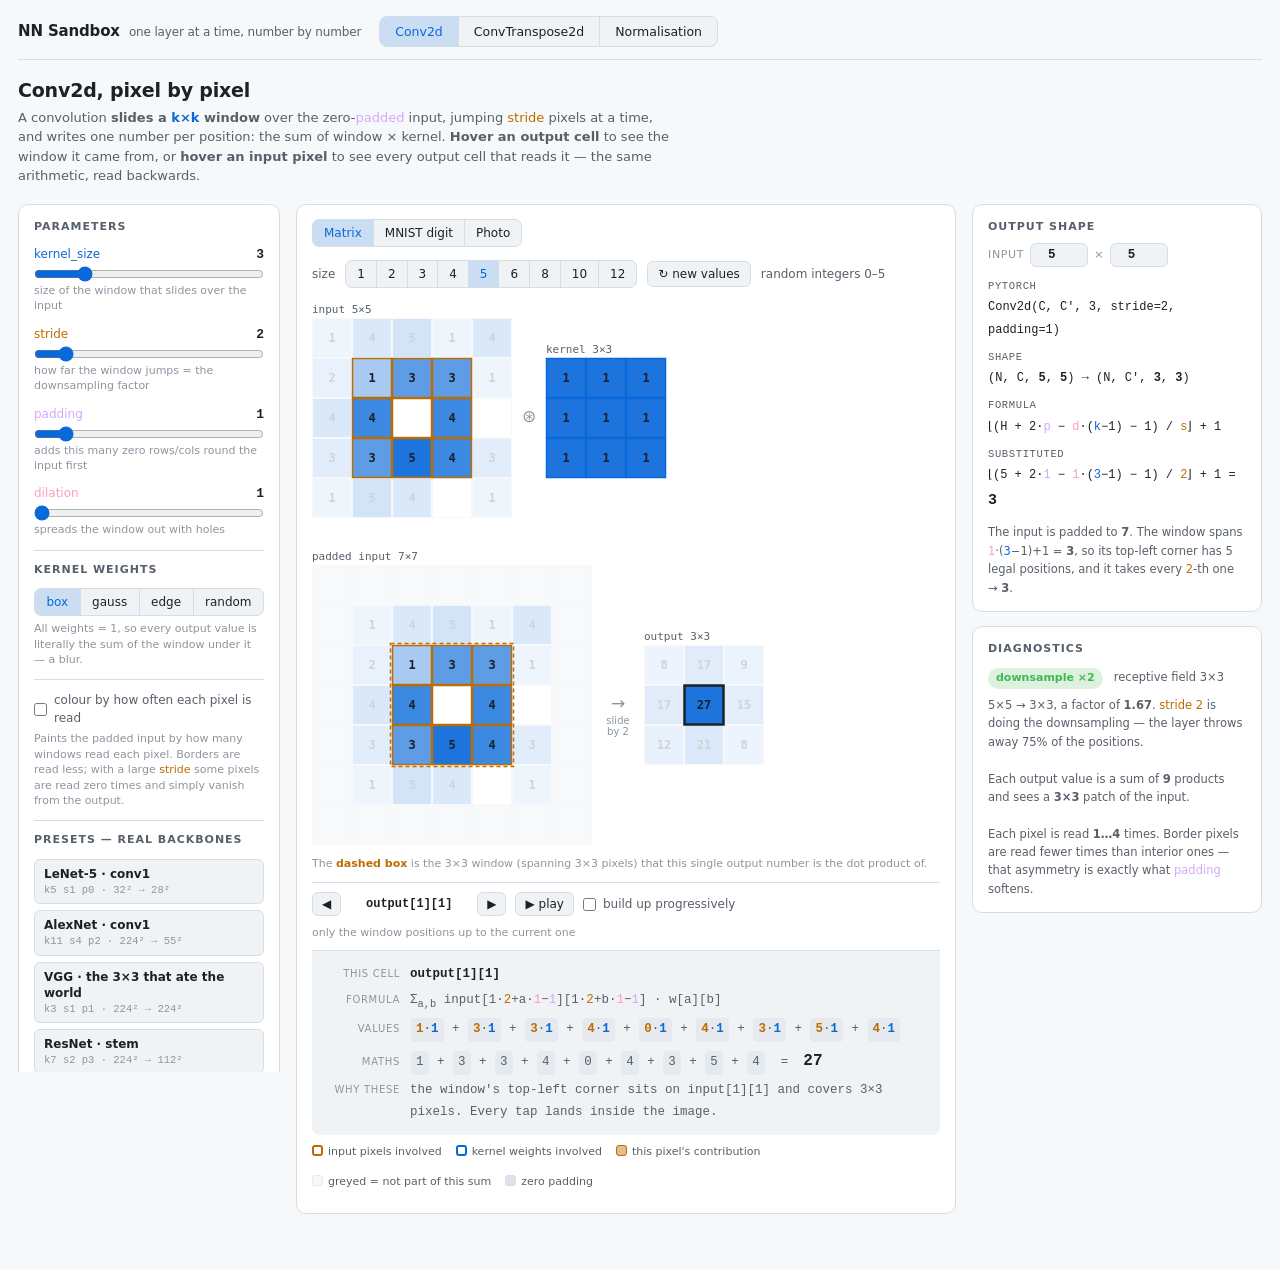
==== index.html @ d362e782 "Split the page into src/, move the references into verify/, trim the README index.html was a 129 KB " ====
<!doctype html>
<html lang="en">
<head>
<meta charset="utf-8">
<meta name="viewport" content="width=device-width, initial-scale=1">
<title>NN Sandbox — see what each layer actually does</title>
<style>
  :root{
    --bg:#0e1116; --panel:#161b22; --panel2:#1c222b; --line:#2a323d;
    --fg:#e6edf3; --dim:#8b949e; --dim2:#6e7681;
    --accent:#4aa3ff; --accent2:#f0a132; --ok:#3fb950; --bad:#f85149;
  }
  @media (prefers-color-scheme: light){
    :root{
      --bg:#f6f8fa; --panel:#ffffff; --panel2:#f0f3f6; --line:#d6dde5;
      --fg:#1c2128; --dim:#57606a; --dim2:#8c959f;
      --accent:#0969da; --accent2:#bc6c00;
    }
  }
  *{box-sizing:border-box}
  body{
    margin:0; padding:16px 18px 56px;
    background:var(--bg); color:var(--fg);
    font:13px/1.5 ui-sans-serif,system-ui,-apple-system,"Segoe UI",Roboto,sans-serif;
  }
  h1{font-size:19px;margin:0 0 3px;letter-spacing:-.01em}
  h2{font-size:11px;text-transform:uppercase;letter-spacing:.09em;color:var(--dim);margin:0 0 10px;font-weight:600}
  .sub{color:var(--dim);margin:0 0 18px;max-width:80ch;font-size:13px}
  code,.mono{font-family:ui-monospace,SFMono-Regular,Menlo,monospace}
  a{color:var(--dim)}

  /* ---------- top bar ---------- */
  .topbar{max-width:1600px;margin:0 auto 16px;display:flex;gap:14px 18px;align-items:center;
          flex-wrap:wrap;border-bottom:1px solid var(--line);padding-bottom:12px}
  .brand{font-weight:700;font-size:15px;letter-spacing:-.01em;white-space:nowrap}
  .brand span{font-weight:400;color:var(--dim);font-size:12px;margin-left:9px}
  .tabs{display:inline-flex;border:1px solid var(--line);border-radius:8px;overflow:hidden;background:var(--panel2)}
  .tabs button{border:0;border-radius:0;padding:7px 15px;background:transparent;font-size:12.5px}
  .tabs button+button{border-left:1px solid var(--line)}
  .tabs button.on{background:color-mix(in srgb,var(--accent) 16%,transparent);color:var(--accent)}
  .view.hidden{display:none}
  .hero{max-width:1600px;margin:0 auto}

  /* ---------- 3-column shell ---------- */
  .app{
    max-width:1600px;margin:0 auto;
    display:grid;grid-template-columns:262px minmax(0,1fr) 290px;
    gap:16px;align-items:start;
  }
  .side{position:sticky;top:16px;max-height:calc(100vh - 32px);overflow-y:auto;overscroll-behavior:contain}
  @media (max-width:900px){
    .app{grid-template-columns:minmax(0,1fr)}
    .side{position:static;max-height:none;overflow:visible}
    .col-mid{order:1} .col-left{order:2} .col-right{order:3}
  }
  .panel{background:var(--panel);border:1px solid var(--line);border-radius:10px;padding:14px 15px;margin-bottom:14px}
  .panel:last-child{margin-bottom:0}

  /* ---------- controls ---------- */
  .ctrl{margin-bottom:11px}
  .ctrl.off{opacity:.35;pointer-events:none}
  .ctrl label{display:flex;justify-content:space-between;align-items:baseline;font-size:12px;color:var(--dim);margin-bottom:3px}
  .ctrl label b{color:var(--fg);font:600 13px/1 ui-monospace,SFMono-Regular,Menlo,monospace}
  .ctrl input[type=range]{width:100%;accent-color:var(--accent);margin:0;display:block}
  .hint{font-size:11px;color:var(--dim2);margin-top:1px;line-height:1.4}
  .k{color:var(--accent)} .s{color:var(--accent2)} .p{color:#d2a8ff}
  .op{color:#7ee787} .d{color:#ff9bc8}
  .N{color:var(--accent2)} .C{color:var(--accent)} .HW{color:#d2a8ff}

  button,.btn{
    background:var(--panel2);color:var(--fg);border:1px solid var(--line);
    border-radius:6px;padding:5px 10px;font-size:12px;cursor:pointer;font-family:inherit;
  }
  button:hover,.btn:hover{border-color:var(--accent);color:var(--accent)}
  button.on{border-color:var(--accent);color:var(--accent);background:color-mix(in srgb,var(--accent) 12%,transparent)}
  button:disabled{opacity:.4;cursor:default}
  button:disabled:hover{border-color:var(--line);color:var(--fg)}
  .stack-btns{display:flex;flex-direction:column;gap:6px;margin-top:4px}
  .stack-btns button{text-align:left;line-height:1.35;padding:6px 9px}
  .stack-btns button b{display:block;font-weight:600}
  .stack-btns button i{display:block;font-style:normal;font-size:10.5px;color:var(--dim2);
                       font-family:ui-monospace,Menlo,monospace;margin-top:1px}
  .stack-btns button:hover i{color:inherit;opacity:.75}
  .seg{display:inline-flex;border:1px solid var(--line);border-radius:7px;overflow:hidden;background:var(--panel2);flex-wrap:wrap}
  .seg button{border:0;border-radius:0;padding:6px 11px;background:transparent;flex:1 1 auto}
  .seg button+button{border-left:1px solid var(--line)}
  .seg button.on{background:color-mix(in srgb,var(--accent) 16%,transparent)}
  .seg.wide{width:100%}
  .divider{border-top:1px solid var(--line);margin:12px 0 11px}
  .chk{display:flex;align-items:center;gap:7px;font-size:12px;color:var(--dim);cursor:pointer}
  .chk input{accent-color:var(--accent);margin:0}
  .row{display:flex;gap:8px;align-items:center;flex-wrap:wrap}

  /* ---------- centre ---------- */
  .modebar{display:flex;gap:12px;align-items:center;flex-wrap:wrap;margin-bottom:12px}
  .subbar{display:flex;gap:10px;align-items:center;flex-wrap:wrap;font-size:12px;color:var(--dim);min-height:30px}
  #vizwrap,#bn_vizwrap,#bn_distwrap{overflow-x:auto}
  #vizwrap{margin-top:6px}
  #bn_distwrap{margin-top:4px}
  #viz,#bn_viz{display:block;cursor:crosshair}
  #bn_dist{display:block}
  .stepbar{display:flex;gap:9px;align-items:center;flex-wrap:wrap;margin-top:10px;padding-top:9px;
           border-top:1px solid var(--line);font-size:12px}
  .stepbar button{padding:4px 9px}
  #sellabel{min-width:118px;text-align:center;color:var(--fg);font-weight:600}
  #readout,#bn_readout{font-family:ui-monospace,SFMono-Regular,Menlo,monospace;font-size:12.5px;color:var(--dim);
           min-height:34px;margin-top:10px;padding:11px 12px 9px;border-top:1px solid var(--line);
           background:var(--panel2);border-radius:0 0 8px 8px}
  #readout b,#bn_readout b{color:var(--fg)}
  .mrow{display:flex;gap:10px;align-items:baseline;padding:2px 0}
  .mlbl{flex:none;width:76px;text-align:right;font-size:10px;text-transform:uppercase;
        letter-spacing:.07em;color:var(--dim2);font-family:ui-sans-serif,system-ui}
  .mval{flex:1;min-width:0;line-height:1.75;word-break:break-word}
  .iv{color:var(--accent2);font-weight:700}       /* input values   */
  .wv{color:var(--accent);font-weight:700}        /* kernel weights */
  .xv{color:var(--accent2);font-weight:700}       /* raw values           */
  .sv{color:#d2a8ff;font-weight:700}              /* the pooled statistic */
  .pv{color:var(--accent);font-weight:700}        /* gamma / beta         */
  .term{padding:1px 5px;margin:1px 1px;border-radius:4px;white-space:nowrap;display:inline-block;
        background:color-mix(in srgb,var(--line) 42%,transparent)}
  .term.on{background:color-mix(in srgb,var(--accent2) 30%,transparent);color:var(--fg)}
  .term.pad{opacity:.45}
  .res{font-size:16px;font-weight:700;color:var(--fg)}
  .more{color:var(--dim2)}
  .legend{display:flex;gap:14px;align-items:center;flex-wrap:wrap;font-size:11px;color:var(--dim);margin-top:9px}
  .sw{width:11px;height:11px;border-radius:3px;display:inline-block;vertical-align:-1px;margin-right:5px}
  .drop{outline:2px dashed var(--accent);outline-offset:5px;border-radius:8px}
  .credit{font-size:10.5px;color:var(--dim2);margin-top:8px;line-height:1.45}

  /* ---------- right ---------- */
  .dims{display:flex;gap:6px;align-items:center;font-size:11px;color:var(--dim2);
        margin:-2px 0 10px;text-transform:uppercase;letter-spacing:.06em;flex-wrap:wrap}
  .dims input{width:58px;background:var(--panel2);color:var(--fg);border:1px solid var(--line);
              border-radius:6px;padding:4px 6px;text-align:center;
              font:700 12.5px ui-monospace,SFMono-Regular,Menlo,monospace}
  #bn_dN,#bn_dC,#bn_dH,#bn_dW{width:44px;padding:4px 3px}
  .dims input:focus{outline:none;border-color:var(--accent)}
  .dims button{padding:3px 7px;font-size:11px}
  .formula{font-family:ui-monospace,SFMono-Regular,Menlo,monospace;font-size:12px;line-height:1.85}
  .formula .lbl{color:var(--dim);display:block;font-size:10.5px;text-transform:uppercase;letter-spacing:.06em;margin-top:7px}
  .big{font-size:15px;font-weight:700}
  .note{color:var(--dim);font-size:11.5px;margin-top:9px;line-height:1.6}
  .flag{display:inline-block;padding:2px 8px;border-radius:99px;font-size:11px;font-weight:600}
  .flag.ok{background:color-mix(in srgb,var(--ok) 18%,transparent);color:var(--ok)}
  .flag.bad{background:color-mix(in srgb,var(--bad) 18%,transparent);color:var(--bad)}
  .err{color:var(--bad);font-weight:600}
  table.stats{width:100%;border-collapse:collapse;font-family:ui-monospace,Menlo,monospace;font-size:11px}
  table.stats th{color:var(--dim2);font-weight:600;text-align:right;padding:2px 4px;font-size:10px;
                 letter-spacing:.03em;white-space:nowrap}
  table.stats td{text-align:right;padding:2px 4px;border-top:1px solid var(--line);color:var(--dim)}
  table.stats td:first-child,table.stats th:first-child{text-align:left;color:var(--fg)}
  table.stats tr.on td{background:color-mix(in srgb,var(--accent) 13%,transparent);color:var(--fg)}
</style>
</head>
<body>

<div class="topbar">
  <div class="brand">NN Sandbox<span>one layer at a time, number by number</span></div>
  <div class="tabs" id="tabs">
    <button data-view="conv">Conv2d</button>
    <button data-view="convT">ConvTranspose2d</button>
    <button data-view="norm">Normalisation</button>
  </div>
</div>

<!-- ================================================================
     VIEW 1 + 2 — Conv2d and ConvTranspose2d share this whole page,
     the only difference is which direction the arithmetic runs.
     ================================================================ -->
<section class="view" id="view-conv">
  <div class="hero">
    <h1 id="cv_title"></h1>
    <p class="sub" id="cv_sub"></p>
  </div>

  <div class="app">

    <!-- ============ LEFT: parameters ============ -->
    <div class="col-left side">
      <div class="panel">
        <h2>Parameters</h2>
        <div id="ctrls"></div>

        <div class="divider"></div>
        <h2>Kernel weights</h2>
        <div class="seg wide" id="kernelseg">
          <button data-kernel="box">box</button>
          <button data-kernel="gauss">gauss</button>
          <button data-kernel="edge">edge</button>
          <button data-kernel="rand">random</button>
        </div>
        <div class="hint" id="kernelhint" style="margin-top:5px"></div>

        <div class="divider"></div>
        <label class="chk"><input type="checkbox" id="showcounts"> <span id="countlabel"></span></label>
        <div class="hint" id="counthint" style="margin-top:4px"></div>
        <div class="hint" id="countscale" style="margin-top:7px;line-height:2"></div>

        <div class="divider"></div>
        <h2 id="presethead">Presets</h2>
        <div class="stack-btns" id="presets"></div>
      </div>
    </div>

    <!-- ============ CENTRE: the image ============ -->
    <div class="col-mid">
      <div class="panel" id="stage">
        <div class="modebar">
          <div class="seg" id="modeseg">
            <button data-mode="matrix">Matrix</button>
            <button data-mode="mnist">MNIST digit</button>
            <button data-mode="photo">Photo</button>
          </div>
          <div class="subbar" id="subbar"></div>
        </div>

        <div id="vizwrap"><canvas id="viz"></canvas></div>
        <div class="hint" id="vizcap" style="margin-top:7px;min-height:16px;line-height:1.5"></div>

        <div class="stepbar">
          <button id="prev" title="previous cell">◀</button>
          <span id="sellabel" class="mono"></span>
          <button id="next" title="next cell">▶</button>
          <button id="play">▶ play</button>
          <label class="chk"><input type="checkbox" id="prog"> build up progressively</label>
          <span class="hint" id="proghint" style="margin:0"></span>
        </div>

        <div id="readout"></div>
        <div class="legend" id="legend"></div>
        <div class="credit" id="credit"></div>
      </div>
    </div>

    <!-- ============ RIGHT: shape + diagnostics ============ -->
    <div class="col-right side">
      <div class="panel">
        <h2>Output shape</h2>
        <div class="dims">
          <span>input</span>
          <input type="number" id="ch" min="1" max="4096" step="1" title="input height — any value, it does not have to be drawable">
          <span>×</span>
          <input type="number" id="cw" min="1" max="4096" step="1" title="input width">
          <button id="csync" title="bring the calculator back to the size of the grids">↺ grid</button>
        </div>
        <div class="formula" id="formula"></div>
        <div class="note" id="shapenote"></div>
      </div>
      <div class="panel">
        <h2>Diagnostics</h2>
        <div id="diag"></div>
      </div>
    </div>

  </div>
</section>

<!-- ================================================================
     VIEW 3 — normalisation layers
     ================================================================ -->
<section class="view hidden" id="view-norm">
<div class="hero">
  <h1>BatchNorm, and what it averages over</h1>
  <p class="sub">
    Every normalisation layer does the same arithmetic — subtract a mean, divide by a standard deviation,
    then rescale with <span class="pv">γ</span> and <span class="pv">β</span>. The only thing that changes
    between BatchNorm, LayerNorm, InstanceNorm and GroupNorm is <b>which numbers get pooled into one mean</b>.
    <b>Hover any cell</b>: everything outside its pooling group is greyed out, and the maths is written underneath.
  </p>
</div>

<div class="app">

  <!-- ============ LEFT: parameters ============ -->
  <div class="col-left side">
    <div class="panel">
      <h2>Tensor</h2>
      <div id="bn_ctrls"></div>

      <div class="divider"></div>
      <h2>Normalisation</h2>
      <div class="seg wide" id="bn_normseg">
        <button data-norm="batch">Batch</button>
        <button data-norm="layer">Layer</button>
        <button data-norm="instance">Instance</button>
        <button data-norm="group">Group</button>
      </div>
      <div class="hint" id="bn_normhint" style="margin-top:5px"></div>
      <div id="bn_groupwrap" style="margin-top:8px">
        <label style="font-size:12px;color:var(--dim)">num_groups</label>
        <div class="seg wide" id="bn_groupseg" style="margin-top:3px"></div>
      </div>

      <div class="divider"></div>
      <h2>eps</h2>
      <div class="seg wide" id="bn_epsseg">
        <button data-eps="-8">1e-8</button>
        <button data-eps="-5">1e-5</button>
        <button data-eps="-2">1e-2</button>
        <button data-eps="0">1</button>
      </div>
      <div class="hint" style="margin-top:5px">Guards the division when a group has (almost) no variance.
        Tick <em>constant channel</em> below to make it matter.</div>

      <div class="divider"></div>
      <h2>affine — γ, β</h2>
      <div class="seg wide" id="bn_affseg">
        <button data-aff="off">off</button>
        <button data-aff="init">γ=1, β=0</button>
        <button data-aff="learned">learned</button>
      </div>
      <div class="hint" id="bn_affhint" style="margin-top:5px"></div>

      <div class="divider"></div>
      <h2>Mode</h2>
      <div class="seg wide" id="bn_modeseg">
        <button data-mode="train">train()</button>
        <button data-mode="eval">eval()</button>
      </div>
      <div id="bn_runwrap">
        <div class="row" style="margin-top:8px">
          <span style="font-size:12px;color:var(--dim)">momentum</span>
          <div class="seg" id="bn_momseg" style="flex:1">
            <button data-mom="0.01">.01</button>
            <button data-mom="0.1">.1</button>
            <button data-mom="0.5">.5</button>
            <button data-mom="1">1</button>
          </div>
        </div>
        <div class="stack-btns">
          <button id="bn_feed">▶ feed another batch</button>
          <button id="bn_reset">↺ reset running stats</button>
        </div>
        <div class="hint" id="bn_runhint" style="margin-top:6px"></div>
      </div>

      <div class="divider"></div>
      <label class="row" style="font-size:12px;color:var(--dim);cursor:pointer">
        <input type="checkbox" id="bn_dead" style="accent-color:var(--accent)"> channel 0 is constant (σ² = 0)
      </label>

      <div class="divider"></div>
      <h2>Presets</h2>
      <div class="stack-btns">
        <button data-preset='{"norm":"batch","N":3,"C":4,"H":3,"Wd":3}'>BatchNorm2d(4)</button>
        <button data-preset='{"norm":"batch","N":1,"C":4,"H":3,"Wd":3}'>BatchNorm, batch of 1</button>
        <button data-preset='{"norm":"layer","N":3,"C":4,"H":3,"Wd":3}'>LayerNorm</button>
        <button data-preset='{"norm":"instance","N":3,"C":4,"H":3,"Wd":3}'>InstanceNorm — style transfer</button>
        <button data-preset='{"norm":"group","G":2,"N":3,"C":4,"H":3,"Wd":3}'>GroupNorm(2, 4)</button>
        <button data-preset='{"norm":"group","G":4,"N":3,"C":4,"H":3,"Wd":3}'>GroupNorm(C) ≡ InstanceNorm</button>
      </div>
    </div>
  </div>

  <!-- ============ CENTRE: the tensor ============ -->
  <div class="col-mid">
    <div class="panel">
      <div id="bn_vizwrap"><canvas id="bn_viz"></canvas></div>
      <div id="bn_readout"></div>
      <div class="legend">
        <span><span class="sw" style="background:var(--accent2)"></span>positive</span>
        <span><span class="sw" style="background:var(--accent)"></span>negative</span>
        <span><span class="sw" style="background:var(--panel2);border:1px solid var(--line);opacity:.6"></span>greyed = pooled into a different mean</span>
        <span>colour scale is shared inside each tensor</span>
      </div>
    </div>
    <div class="panel">
      <h2>Every value on one axis — before and after</h2>
      <div id="bn_distwrap"><canvas id="bn_dist"></canvas></div>
      <div class="note" id="bn_distnote"></div>
    </div>
  </div>

  <!-- ============ RIGHT: shape, cost, diagnostics ============ -->
  <div class="col-right side">
    <div class="panel">
      <h2>Shape &amp; cost</h2>
      <div class="dims">
        <span>N</span><input type="number" id="bn_dN" min="1" max="8192" step="1">
        <span>C</span><input type="number" id="bn_dC" min="1" max="8192" step="1">
        <span>H</span><input type="number" id="bn_dH" min="1" max="8192" step="1">
        <span>W</span><input type="number" id="bn_dW" min="1" max="8192" step="1">
        <button id="bn_dsync" title="bring the calculator back to the drawn tensor">↺ drawn</button>
      </div>
      <div class="formula" id="bn_formula"></div>
      <div class="note" id="bn_shapenote"></div>
    </div>
    <div class="panel">
      <h2>Statistics</h2>
      <div id="bn_stattable"></div>
    </div>
    <div class="panel">
      <h2>Diagnostics</h2>
      <div id="bn_diag"></div>
    </div>
  </div>

</div>
</section>

<script>
"use strict";

/* ==================================================================
   Bundled assets — everything is inline, the page works offline.
   MNIST: 4 samples from the official t10k test set (public domain,
   Yann LeCun & Corinna Cortes). Photo: Yann LeCun by Jeremy Barande,
   CC BY-SA 2.0 via Wikimedia Commons, cropped + greyscaled to 112x112.
   Both stored as base64 of raw 8-bit greyscale bytes.
   ================================================================== */
const DIGIT_B64 = [
  {label:3, b64:"[base64]/gP+/gEAAAAAAAAAAAAAAAAAAAAAAAED//7//////////QAAAAAAAAAAAAAAAAAAAAACA//////////////9AAAAAAAAAAAAAAAAAAAAAQICAgIBAAIC/////gAAAAAAAAAAAAAAAAAAAAAAAAAAAAAAAgP///4AAAAAAAAAAAAAAAAAAAAAAAAAAAECAgL////9AAAAAAAAAAAAAAAAAAAAAAAAAAID///////+/AAAAAAAAAAAAAAAAAAAAAAAAAED///////+/QAAAAAAAAAAAAAAAAAAAAAAAAID/////////AAAAAAAAAAAAAAAAAAAAAAAAAAD//////////79AAAAAAAAAAAAAAAAAAAAAAAAAv///////////vwAAAAAAAAAAAAAAAAAAAAAAAACAgICAgP////+AAAAAAAAAAAAAAAAAAAAAAAAAAAAAAABA////vwAAAAAAAAAAAAAAAAAAAAAAAAAAAAAAAP////8AAAAAAAAAAAAAAAAAAAAAAAAAQAAAAAD/////AAAAAAAAAAAAAAAAAAAAAAAAgP+/AED/////gAAAAAAAAAAAAAAAAAAAAAAAgL///7///////wAAAAAAAAAAAAAAAAAAAAAAAAD//////////4AAAAAAAAAAAAAAAAAAAAAAAAAA/////////0AAAAAAAAAAAAAAAAAAAAAAAAAAAAC/////gEAAAAAAAAAAAAAAAAAAAAAAAAAAAAAAAAAAAAAAAAAAAAAAAAAAAAAAAAAAAAAAAAAAAAAAAAAAAAAAAAAAAAAAAAAAAAAAAAAAAAAAAAAAAAAAAAAAAAAAAAAAAAAAAA=="},
  {label:5, b64:"[base64]/Yx5eSYAAAAAAAAAAAAAAAAAAFvU8PDw9vb9/Pz8/PxPAAAAAAAAAAAAAAAAAIX4/Mr8/Pz8/fz8/Pz8xgAAAAAAAAAAAAAAAADi/Pyh76ysZm4nJyel/PZOAAAAAAAAAAAAAAAA4vz8aCwAAAAAAAAADjU1FAAAAAAAAAAAAAAAAID8/EIAAAAAAAAAAAAAAAAAAAAAAAAAAAAAAABe/PxgKSkTEwAAAAAAAAAAAAAAAAAAAAAAAAAAI9X8/Pz8y8uhaBEAAAAAAAAAAAAAAAAAAAAAAABR/Pz8/Pz8/fzVaQoAAAAAAAAAAAAAAAAAAAAAUfz8/Pz8/P38/Py5AAAAAAAAAAAAAAAAAAAAAAAknuqSt8W//f39/YEAAAAAAAAAAAAAAAAAAAAAAAMLAgYHBovx/Pz5TAAAAAAAAAAAAAAAAAAAAAAAAAAAAAAAF9n8/IAAAAAAAAAAAAAAAAAAAAAAAAAAAAAAAADV/Pz2TgAAAAAAAAAAAAAAAAAAAAAAAAAAAABu9Pz83BQAAAAAAAAAAAAAAAAAAA8OAAAgNru69fz8/NQAAAAAAAAAAAAAAAAAAACewa2t2/z9/Pz8/PNsAAAAAAAAAAAAAAAAAAAAbfX8/Pz8/fz8/PVsAAAAAAAAAAAAAAAAAAAAAACx8fz8/P327u5qAAAAAAAAAAAAAAAAAAAAAAAAABOE/Px4RQAAAAAAAAAAAAAAAAAAAAAAAAAAAAAAAAAAAAAAAAAAAAAAAAAAAAAAAAAAAAAAAAAAAAAAAAAAAAAAAAAAAAAAAAAAAAAAAAAAAAAAAAAAAAAAAAAAAAAAAAAAAAAAAA=="},
  {label:7, b64:"[base64]/+/v7//ooAAAAAAAAAAAAAAAAASnTq6urq7/39/f39/f3kJQAAAAAAAAAAAAAdv/T9/f39/f39/f39/f39/WAAAAAAAAAAAAAAYf39/f39/f39/f39/f39/d4XAAAAAAAAAAAAAFT4/f39/f399Nvbkf39/f3UAAAAAAAAAAAAAAAAVoPdZ2dnZ0sAAA/9/f391AAAAAAAAAAAAAAAAAAAAAAAAAAAAFbI/f39/Y0AAAAAAAAAAAAAAAAAAAAAAAAAABXL/f39/YUCAAAAAAAAAAAAAAAAAAAAAAAAABnD/f39/f02AAAAAAAAAAAAAAAAAAAAAAAAABnC/f39/eGLCgAAAAAAAAAAAAAAAAAAAAAAAAC+/f39/eYvAAAAAAAAAAAAAAAAAAAAAAAAAABX9P39/fkuAAAAAAAAAAAAAAAAAAAAAAAAAAiQ+/39/fmlAAAAAAAAAAAAAAAAAAAAAAAAAABS/f39/f1ZAAAAAAAAAAAAAAAAAAAAAAAAAABZ+P39/f2XBQAAAAAAAAAAAAAAAAAAAAAAAABd8/39/f3BCQAAAAAAAAAAAAAAAAAAAAAAAAAAwP39/f3nQQAAAAAAAAAAAAAAAAAAAAAAAAAAAFfw/f391BoAAAAAAAAAAAAAAAAAAAAAAAAAAAAAof39/U4AAAAAAAAAAAAAAAAAAAAAAAAAAAAAABB8/XcMAAAAAAAAAAAAAAAAAAAAAAAAAAAAAAAAAAAAAAAAAAAAAAAAAAAAAAAAAA=="},
  {label:0, b64:"[base64]/Xs8v7+/v7161QAAAAAAAAAAAAAAAAAAAAAl/7+/tXAsrK0/v7xLgAAAAAAAAAAAAAAAAAAK+v+4kAcDAAAAoD8/60RAAAAAAAAAAAAAAAAADj+/WsAAAAAAAAAhvr+SwAAAAAAAAAAAAAAAAA//p4AAAAAAAAAAADd/p0AAAAAAAAAAAAAAAAAwv5nAAAAAAAAAAAAlv7VAAAAAAAAAAAAAAAAItzvOgAAAAAAAAAAAFT+1QAAAAAAAAAAAAAAAH7+qwAAAAAAAAAAAABU/tUAAAAAAAAAAAAAAADW7zwAAAAAAAAAAAAAVP7VAAAAAAAAAAAAAAAA1scAAAAAAAAAAAAAAFT+1QAAAAAAAAAAAAAAC9vHAAAAAAAAAAAAAABU/tUAAAAAAAAAAAAAAGL+xwAAAAAAAAAAAAAAov7RAAAAAAAAAAAAAABi/scAAAAAAAAAAAAAM+7+SwAAAAAAAAAAAAAAYv7HAAAAAAAAAAAAM6X+wwQAAAAAAAAAAAAAAELxxwAAAAAAAAAAA6f+4zcAAAAAAAAAAAAAAAAA1tUUAAAAAAAumMr+/j8AAAAAAAAAAAAAAAAAANb+zLS0tLS06/7+6pwKAAAAAAAAAAAAAAAAAABRzf7+/v7+/v786ngAAAAAAAAAAAAAAAAAAAAAABrS/v7+/v6ZaAAAAAAAAAAAAAAAAAAAAAAAAAAAAAAAAAAAAAAAAAAAAAAAAAAAAAAAAAAAAAAAAAAAAAAAAAAAAAAAAAAAAAAAAAAAAAAAAAAAAAAAAAAAAAAAAAAAAAAAAAAAAAAAAAAAAAAAAAAAAAAAAAAAAAAAAAAAAAAAAAAAAA=="}
];
const PHOTO_B64 = "ubKsqKWhnJOQipbY8/v79/n9//////39//D09/Tw/f//////3JJzbombgmpYcYlna15vTS9AUUlITVBUXl14h42CksDV4uXY0dHNv6zG5dLQz6yym7/1/c3e3er/w83s0cKjufT8/f/////86LuQnbqyramkoJuTj42U1fP7+Pf5/f/////9/f3y9PX18/3//f/8wGZZh4WBenR8emZmZF1STVpALSIxLzEoKVA+RV9dWmtvgbXe5+bd2sy+tbu/0M+xpoZ+nKym2NrC3arA3NDVqMD8//////////PQloC6sq2qpaGbk46Ok9j0+/n1+Pz//////f397/Dz9PL4/fzylFSAnZyal6yfoaiQdWhOS1hRTjolKCYyOi4yJCRAUE43UE5efbbe4dm/ubWyqazJ3Z2FgnBZcYSOgIeUw8zH1rXP///////////42ZpzubKuqKSgm5OQjZTU9Pv59ff9//////39/fLy8/fy+PnYm3CQn6G3v7+xrZ2PhGhkX0hHW0dASDwgHyYmIS8mMks4OEtIQkxeja3MzcvAwrqz5f/ErKikkmyTy8OYt9rL3efP3f//////////++KufrmyrKiloJySj4uQ0vT5+fT5/f/////8/f/y8/Lw6ua+naSlxMDQzbq8pLCjnIRxWU1RRT5WRUVhSCwfJCwxRE1LVXR8bm9wfGx9kr/SyMnJteX90cTZrbCpt9zrzdHWv8S8oL/7//3////////swom5s66opKCdko+Kj9H0+/n0+Pz//////fz98Ozy4saho9DY0M3DuayjoZiSmJuFeGhZREQ1OEk/XWphTC5CWHdxW01baG9kTWdUX2aN0OPP1rnE0bvZ67zH58u7zdHcxpfL1aHL//3/////////89Cct7KtqKWfmpOPi47R9Pn59ff8//////38/e7146ik0ubi3NGdmqGcl5CFcXNvb350WElDRzhCUjxegpJuVVt3kopvTURYaHFZVlFreZLGwLa5sbbAyMSlxtbDzfPl3cS3v9S22f/8/P///////PXfyLezramkn5uTjoqNz/T5+/T4/P/////9+/v04aqw3N6+qKCQhX6Qjo+KkJOLfHF1hIBrUllQQEtibnh0dYBjXWFod3RjcIFxZ2dwcEJkZ5q+xMLmyZCHW4W/1LCsxpilx8/jy97//Pz9/////Pn37+G5sq2ppKCbkI6Ljcv0+fv1+Pv//////Pj/8rWQpdDPxM3GoIR6gH6PqaSpsayjlJKHj4WLkGpYYltoc3doaF9ZWVpMXmh4kIZvZ3FVWFV0gLPe0ZeLgHq+1r+wlHFwt8nJ0Kay7Pn8////+/v39fTvurOtpqGgm5OOi4vL8/n79Pf7//////v9z5yCpOPcw7ysrrmhoIuNi5yYi36BeWtsZ2NvfIWPeVtDVkxYYlFNUWZjNzs/OD9sbkRefGs3WFl8v66WmJSuw76cyNG6xLqttsu/rrnA5fv//Pj39PT087eyrKajoJySjYqNyPP5+fT3+//////7pG9qo+ezl4mJfG94cYqOnZ+opZukrrKtpaCXkIeHd3B8al5dWF5kVTg7STMxOEI1Nlg6QmFwVFtvZIKQy7DM1rB+Uprayb6ypamzyLqBYY3A4/T38/Lz9PO5sayopZ2ck46Ki8Tw+fn19/v////qfWZzjc2hgIJ+Zltkb3FwfoR+eXp8homNkIB9d3x8empjcHxqam9jSElHRyoqLygsLiU1UTcsMzEuWISBfJPI6uzWhHqSvrKpnK7AvMzJeERMW3mz5/Py8/PyubKtqKOfm5KNiovD8Pj79Pf7/f/YeHN9k35ubGFeYl1VQ1JSTXNvc4SWlod8fXRfSEVeYmRoXV1ucGc/My8oNzcsID8pIiofIDs3QkU2Qj9elo9jrN//2Y3VsdH02cPAu7e8m2I+OjxEaK7c6vDz7rmyramkn5uQjYqKv+75+/T3+//wi3qBh3BUQkQ/N0ROTD86R2Rwb3Fsa316cYCGhHVnXlVHTVhfWmxmYzwhJhsiLSIkMhQoIQ4fJS44LR84Mm+WUo2uxpdwz8zj8tzc0ZqYzKVeOjY4RVZvlLPc7OW5sq6oo52bkIuKh7zu+fnz9fn/t4eNfl0zOi4qNjctMTo/LzJHWHV9eXVsc2thZGxoaGJdRz5DS1ZbUmF+SDIgGS0xJSYXIBYTExIHBwkoJilOhmhqoamcqLWzt6mjqsnIu7a/bz8zMTVFUmR0qtrZurGspaCfm5KLh4e87vj78/T4/KVkaFEuNjgsLzw3LDY7UF5ZZmJdXVFYWF5mXmNoY3BrY2RRSEJJWFlWVm5LKh8vLzM+HxwcKjUsIhsOLR8+OlSFb2ipyLnIyI6ClJSmraq70nU7NjItNjxIWHGsx7exqqahnZuTjYmJu+z4+/T0/O93P05YR0lAKiYvNlVkW1BOSzgfKjYvMjc2Oi0tRFlVWl5hX1tQVGNVUEhUXTosQi81OzIxJRwcHyQTFh8XOCYoZ4lMeaSpw7V5c6mphoCLmLF4Pzs3Li4xMzxUeam3sKqlo52ako2Kh7vu+fzz8//lVGtuZkdFRUI1PFRWRD46PDcvLSkhHBYmMSUxODpAQkBLUEdfX1RqYl9bX2ReTlFLUj9CRDMsKBcXHSIhJjEbBjuLcViEmpqdn7Gzscuhtq6oa0A4Li0tMjY3SWOFt7CqpqGdm5KNiYe67Pj89PT/vH2Gk3NSWD8yO0I6LiwxMykmIRsiKTUsFh82JjZMUlJYZmhnX2t3a2tzenh6hXR8c2hVUlJERD8uGxktKRclICYqYo5ZVoV6lKO7pKrSqMjSvG48LyomJCwxMUJVXbewqqOgnZuQi4mHtu74+/D3voeLiWdORTs3PzU2NywlHBsZIB8WExkYJS4lLkNMWV1xd3mCgY+Nko6OiZeUk5SQqZyPioR0Z15HQCkvMxkLHRgTIkuFiVhiio2TkJ2gh2q75cuPQyklHyAfICQxR1S5sKykoJyakIuHhbXr9/n03o9iTFhVWEw/[base64]/913Q1E/NkBFOENAPykhHRkYFhw4RUdJXm9rcHyOioKGk5+sqq23trG2v8bIwL7EvsDDurm3trKtpJqLgVo2IRsTFCAiIR1Ib3eOa6GbpoBxrd795dHSiigmJiEdHB0hHSW3saymoZ2akIqHha3f9P/UWjs/MktRR0s+OyogKi43Nzs6TWR4eYCYnJSTo6mboaOss7a6u8C+v8bHycnIxsLDxLu5t7qzsK6ml4p0QyAhIRQlICYkLWqFj25qxq5ueJ3V7PDSsZA2Ih8iIiEdHyAoubCspaGdmpCKhoWs4fX/vlIuMlFrUUA+MSgdKjdCSVVibH2SmKCjrrKxrra6ubWwtr+/wsbJzc3LycbMy8nHxMO/vL66ube1qaaahVkuKB0UJjImKCFAfZOwZ6HEcHGlnKOqpX1jLiYgISIhIB0iKrqwqaafnZqQioWCrej1/MlVRXBnSUMpLyQLKTxQVWqQoZ2hrK28wL6+wL+/x8vIw8zQzdDN0M/NyczJy8zIxsfEvru8vL+7tq6qpZNrQCYZDxIqKigsNlhsin6Nx4Fvl5p1XpSTWi8sJR8gHBwiJii5sKqloJyYkIqHhanm9P/aZ3x3SDogKiYGGz5WcIWlsbm2u7vDx8bJycS/v8jRz9DQz83N0NLPzM3MycvJxMLEwLq8u7u8urq1rKWXc0gvIiIXGBkpLzJSbI13fZyCgY/Ls5u3xmcyJiUhIBwcHyEgubCspaGcmJCJh4So4/X96pN1UjYtEyQbDjtbhJOpsrnEwMDDvr6+xMPJz83P0M3Q0M/R0NDNzMvMy8nIxMPAw768u76/vry5trKqmoZbPy4dIS4ZKC41TWFubIWprbyd3N3Zx9qNMiUlHRwZGR8fGbuxqaShnZiQioaBpeH0/+edYkMcFykcECRUh5ioubzAxMnHxMK/wMPGz9HS0tTP0MzMz9HLy8nMycnJx8TDwMC8u7q8vLu8u7mzsKOPdUksLSIhJSUoNj9CQ15+m9bdyd/N1czMoTshJR0dHx8fHRu5sqqmoJuakIeGgaPe8/3mjV4zFhggHxIxfaGms7/Cw8jMyMnMzdDQ0NHQ0dTRzdDPzM3MzMfIycvLycfCxsS+vru/wru7vru6ubGumoBnSCUcJiIlKDZFPkdWc5TGrc3o0cnU0cRZLiIgIB8hJCAbubCppJ+cmJKHhYGh3/L94ZxhJSEqHBwmXp+qt7/Dx8fJ0c3Nz8/Nz9HR0dDRz9DPzM3P0MnDyM3Nzc/DwsjGv7y/vsC+vr+8vLuzrqiPaFQ+KhwiISQ3RFZCTm6lwLOXqKyptbrMj3AoHB0gHyElH7ewqqSfmpeSiYSAoeHw/92GWDcoIB8lR4mxu8THyczPzdDQzM3R0c/Q0dDRz83PzczPz8/JwsnPycnIwsPCwL68vr+/v76/vsC+tbKtl3RSSDUcHSIsOEJMVUlehrXJil2YkoSdsIBEJh0bIiYoKSK5samkn5uXkImGgJ/a7vvLhFoqIB8iM2GfvsbIyM/N0dTQzMvNz83Mz83Py8/MzM/NzczJx8PCxMfGwsLDwLq7vLu7vLy8v8TCvrq3sqGKa1Q/Jh0lLT5QPFZNVoa6upOPvMfJ0Z1VLC0qHSQsLSwmurCpo6Cal46FhYGd2Oz4xmY+IiYkMUh8ssfLzNHR0tbU0MzM0MzPycfLyM3QzczQ0szHwL7DwsDHxL/Cv7y8u7u7ury+u7zAwMK5t7Kfkn5dSTYhKjI+TEhJWlGW0uPEvt7mxMehsUwpMSwlKi8sKLeuqaSdm5aOhoWAnNbq/LtqVDcqMj9ejbrMz9HS0tTS0dDJz9bV0M/Q0c/U1NDPzMvJw7zAwMDExMS/vMC8trq8ubm6u7m/vrzAvr6yoJJ4VURAOzVEST5NUFRYbs30z77n3o2qqrBeJjU4NTI1Ly+3rqihm5eUjYaCgJrU6PXDhFE2NTtIapbCzdLS1NbUz83MzMnIyMjIx8TCxsbIx8fDxMC/vrzCxMC/u7e6u7e3urm5u7q3u7q5wMTCuqiYdU47OkM6TVU7SEhAVnPA+ci3v7Odrs+AMjIzOzg2Mi0ytqyln5qXkouGgX6a1Ofy0oBDPjxCSXOmxtDR0tXW0cnLy8vHxMLCwr++v76/w8PEw8DAw76+ury7ubq7t7a3sbW1tra3t7q6urm8urmpknVRNS42OzxdUTxEX0141fu5i5fQzI2bUDI1MTM3MTIuKrespp+alJCLhYSBm9Hm+dqOUjY7OlGJts3S0tLV0NDP0M3Ix8TDxsLAv8K/vr/CwsLAwMLAu7u5urm5ube2s7K1tba3tbO2u766tra6rY1sST8xJExRRWpZSV5Wd9X8vpOl5dBrTC8sLS8yMS0sKiS1qqWcl5COi4aCfpfS5vTapWM1OEJnk7rN1NHR0NTSzcvHyMbCxL++vLq/v7q5vMLAwL6/vL/Aur67uru3srm1tbu1tre1tbm5t7ezs7WjfFE2OiE2TEVaVk46WXjH+cm/ttLIl0QlKigoLS4oKCUgtamkm5aQjomFgH2TzOX02KRiPDxRb6HCzdTV0NXY0M/Nx8TCwMO8u766wr+5vL7Avr/CwMC/v768u7m2s7GzsbW6ubq3s7e7trWzs7KwqY5iPiktM0lIWE5JSUJvrfLRzcPSt5o/GyQhISUsJSIkILaoo5uUj42KhYKAkMfj8NCjVjtJUWehw9HS1dbR0NHU0sa/v7/Auru/wMK/vLq7ur7AwsDEwsC/vrq1sLCsqq2ytba3srGxurK2tbG1samad04tIS8/UlpaS1RIUq300sbMvLqaMRgiISEgJiQXHCGzqKCblJKPh4WCfZDH4fPepVBHTElklsPS1NjYz9Ha1M/Ewru7v7y+vsC/vry7u7q8wsDAvry/vLatpaiwrrOxsrKxrZ+hjo2gqK2xsrCmnJtfPiElKEJaSD84S2aj78iztaSWqEMZJSYiJiEiFxgftaWgmpKPi4eEfn2Qx9/07KBnYUhLWYW/0tjc1tna2NHPxsC8vMC8u7u/wL/AvLy3ur6/vL66s66mo6awsLGzoZSal5aJh4GGk5als7a1rKyxhzYmEA4mTUI8QEdrqevEqcbVkno3GBsmJCAcGRYZHLOooJqUj4uHhYF9j8Td9OakglVRR016wtbd3t/a1M3Gw761tba1s7a5t7q/[base64]/Qvry7t7e5sqScnKCorrW2trCqqqqmsKmbhoB0VTwvKi0gDxgDAAEFCQoHAQAAAAAKChQJFAw7NTEZGUc1JUtzrOrQ0ea8eC4kKSwqIBsZEBMXGbamnZiTjYqGgn59ib/[base64]/[base64]/PkA/WW9vuaadlo6LiYWBfXl+rMff4d6CTWcWACwhcYJrY4CgoK6ysrKsoY6GfYKNkjEAD5ejpqSdkDwAAFCEenV4gn56gomNj46QkpCPk5qOlB8AdaWck5KXm4d4cECBpKSdjXqxwNTGczIyLzY/RUtQUmRxcLulnZaQjYeFgX55fqzH3t/[base64]/[base64]/wI5aNx0OAwYKDhstLzhIW4RhP3GCc25zc3Fublg+MjdIVGFeam96hnFmfpCUk5qXk5CWmpeSoZ+Wk5OTjpCYnJ+Qjcvi2LLHt6NOCxAPCwoLBgkKBwMCvqiclJCJhYR+eXV3nL/S4dnd4+bwx7HMu7GkqaGakIqLhHp1VVFzgXVjWElVYV9YUE1QRDE4UmZhb3NiY2tncH6EfGN6jo+Njo+Pj4+WkpujnJOUjo+OmJaan6jI2t2wxNW6WhMbGRQTFA8PDgkJC76om5aOh4WAfnl3d5q80d/Z3eXn7N+1yb+wmJ2dnZ2jnYuEX1SHioqFgIGJgm9qYlZNSUVWa2xxd3l4fHRuY256gYZxWnOFhoR9iYuKlJSXnZeXlo+QjZycmKC20NresLaxi0cXHRsXFhMTFhMQEBK/[base64]/1dWsvrmaSBIgGRkXFhQTFBcTEr6onZaPiYaAfXp1dJa60N/Z3ePm6OzmwLqmk6aklJaKa12ChYGLkI6PnZ2XmJuckJignJifoJiamJSYkI6JfHRzbnR4fHpdfZacoIt0i5eOlJqPkJCPk4ebpaC7x9XRsdjRplYXHxcYFxQWExMSDxC/qZ+Wj4eGgXp4dXCSvM3e2d3i5ujr8M+zqpSmpJONb1WHhoSKi5KTnZygpKWlrJyYnJibpJyUk5KSlJOTjoB4d29sfYeEbH2amJaGdYuYjouUlI+TipCAhJegyNHZ1bDJrYVOExgSEhMUEBASEBASv6iclJCJhIF6eXR0krnP3tnd4+bo6+/[base64]/[base64]/n2sLP2dW52t+pThYSDwwMDw4MCgsKCsKonJaOh4WBenhzcI+3zN7Z3eHl5+jq5r+mraGqra2amqGhnIBhUlFYRExjVGxmeI2bepi8to6Ejo+Fi5qjn42Eh4+jpaizsZ+JjoSGk4qHioeLjomGhs/j39zS0trRx9rcqVIQDg4OEA4MDAwMDw/[base64]/[base64]/[base64]/2NDSzdat0dzd6O7a0OLl0casnZaPiYV+fHdxboWwxNrW2N3h4+bl4trc0p+Yl4+NkJaOmqWckJShpqShm5CLj4uTkIWEgIKFjpSQnKSopqSjqaSXiXd3dXd0fnl5c29vcHx+foGa2dDAvr/DwrC2vrnJ2NnUs8LJzdLZ1dHU1tHErJyUjoaEgHp3c26BsMPZ1tjd4eLm5eLa2dm3lpeQgYmQi5Kst6iooKiqqqafkJaFgoF6eoSUl5uhprG1qqaoo6OglIV1gX56dXR3a251b3N8fH6HmtzQt7azsbKyzMu7ydbVs7nR0c/[base64]/GrZ2Xj4eCfXp0cW+AqsPY1tba3+Pl4+Ha2ti+vqaKmo54goqUqrO3t62mpaGprKyqpqampKahnaGakJaPn6OloJyThX1zdXF1d3RqYmdrdXl6gIKOnLPYydbf5+PWz93q69Gzv9Xe49zC1dXQ1M/Gx66dl4+JgX55d3NvgKnA2NXW3OHi5ePi2tnWvLrAnIaQhIKOkpuxrrCln6akpqmpraypqaqlpp2clouNlpykqKGWioFzbnFvfHlnX2dobHp1goGGmKWU2MnH1eHj1Nnn9O/Ru9Hm6+zlz9re1svDxMeunZeQiYB+eXVwbn2qwNnW1drh4+Xj4tnZ1bu6wLWGjpeKgIWdqqWlqaOgqKSssLCytrCuo6GhkouOkJCUm5uWjYd+bGxxdHFuZ2NmZ3F1gYaEj5iohMzLyc3a1cff7/jw2cvY5urq6uHS0tLCv8fHrp+Wj4mCfnl0cW58qr/[base64]/vfy+Hr7O7v3tjq7u/m4siunJaPh4F9eXNwbHyovtbU1Nre4uLi39nY1L65t8a/oYqCgop6i5qhqqSbl5umpqSkn5ujnZOHi4V+jY2Jin54bl1bX19bX2djYmh0eIWHiomPkqOsZ5jerjXdzM/W7v3/58nV6+7v7t7f7u/s6+zIrZ2Xj4eCfHl1cWx5qL/W1dTZ3uHh4uHZ1tS7trbIyKiQfYKAgXiLlp+ampOOkJeam5aXmo+PhHN5gISAhXRsZ1tUWFFaW2FiZGZqeICHhIKSlo6prlaQ1ssYoN7a4eb///Tj0OHr6ujf3+fl5/PwybCflo+Hgn56c3Bseqi/1dTU2d3h4uLh2NXUurezxtGwmIKEgnd1eYmSlJeNj4eJjYaOkpKCfXpzeXdwdHVnUlRVUlZVWGFiZ2dmdHmEhYeQkpOaqqxRj9LPKT7Z6OHU8/j1/d/Q3u7s4eXi3Oz19cmwn5aQh4F9eXRwbHqov9TV1Njd4eHh4dbU0bq1t8bPsJqYfH6Ac2pzhY2LioJ5gnp9foR4cHFoZ2ZqZmdYTExRS0xVWV9kZ2dscHh1gYWKi5iToKqoUZjRzUACmNC1vNbZz9/Wx97z4+Pn7Ofl5uzJsJ+Uj4eAfXl0cGx5pb/[base64]/[base64]/m0tbi4drM4ePhy7Gfl46HhHx6dXBsd6DA2c+ogmJFMi0tLB1AWkKP/9qtu7Gmn4+Lh4eJgXl3dXFnWllYUFJbXWZoa3F3bGhmZ2twdHRxcG51hIqOjY+XnZuXnayghE6N1MawOAAQJhsUHCBVqbCq1ti/vs/LyM3Q0suyn5aOh4F9eXVxa3ijrY9mSzsyKB0YEw8+UktDwv/Vo6mzpKWak4eKi4mAeHd1eWxoZGZocG5vdHp9dG5raGt3dXh1eHBxhYmTio+SlpiXkKGoknNQtda+qC8ADB0cEBQZFjuFnbu6qZqjpK62trXJsZ+Wj4eBfXp0cHB0blJCNiodFBcXBwo7SEJCY/jy0qGPtqylo5qHh46JiYWEgHx5dHR4d3h8eIKHgnVzbGpzenx8fYB6fo+NjZOUmJyUmJitl4dfbtTPup8mAQwZGRASExQUKkxifp+co5ygsru6ybKflo2HgXx6dXFiTEA1JRQLCQwSBQw+QzpDQJP/4sidcbKuqamlmo6Hjo2LhouChIB8gYGEgoaHgn11bm5veoSAfYR+gomOipqfn5qjoJakn5OBVZzfyLeTHAIOExgPEAwPExIdICk+WoapusLDw8mzn5eQioWAdF5IODEoFgoFBQcKAxI+Pjo7REjM/[base64]";
const PHOTO_N = 112;

/* ==================================================================
   MODULE 1 — Conv2d / ConvTranspose2d
   ================================================================== */
const CONV = (function(){

function unb64(s){
  const bin = atob(s), out = new Uint8Array(bin.length);
  for(let i=0;i<bin.length;i++) out[i] = bin.charCodeAt(i);
  return out;
}
const DIGITS = DIGIT_B64.map(o => ({label:o.label, px:unb64(o.b64), n:28}));
let PHOTO = {px:unb64(PHOTO_B64), n:PHOTO_N, credit:true};

/* ================================ state ================================ */
const S = {
  layer:"conv",                 // "conv" (gather) | "convT" (scatter)
  n:5, k:3, s:2, p:1, opad:0, d:1,
  mode:"matrix", kernel:"box", showCounts:false,
  digit:0, res:28,
  sel:{i:1, j:1},        // the cell the stepper / progressive build-up is on
  focus:null,            // {stage,r,c} — the cell whose maths is on show
  tap:null,              // {a,b} — kernel weight under the mouse
  progressive:false,
  matSeed:1,
  calc:{h:null, w:null},  // shape calculator dims; null = follow the drawn grid
};
const isT = () => S.layer === "convT";

const calcH = () => S.calc.h === null ? S.n : S.calc.h;
const calcW = () => S.calc.w === null ? S.n : S.calc.w;
const calcLinked = () => S.calc.h === null && S.calc.w === null;

// every slider spans the same 10 steps so the thumbs line up across parameters
const PARAMS = [
  {id:"k",  name:"kernel_size", min:1, max:11, cls:"k",
   hint:{conv:"size of the window that slides over the input",
         convT:"size of the stamp each input pixel leaves"}},
  {id:"s",  name:"stride", min:1, max:10, cls:"s",
   hint:{conv:"how far the window jumps = the downsampling factor",
         convT:"gap between stamps = the upsampling factor"}},
  {id:"p",  name:"padding", min:0, max:9, cls:"p",
   hint:{conv:"adds this many zero rows/cols round the input first",
         convT:"crops this many rows/cols off every side"}},
  {id:"opad", name:"output_padding", min:0, max:9, cls:"op", only:"convT",
   hint:{conv:"", convT:"adds rows/cols back on bottom & right only"}},
  {id:"d",  name:"dilation", min:1, max:10, cls:"d",
   hint:{conv:"spreads the window out with holes",
         convT:"spreads the stamp out with holes"}},
];

/* --------- presets: parameters lifted straight out of real networks --------- */
const PRESETS = {
  conv:[
    {t:"LeNet-5 · conv1",              q:{k:5,s:1,p:0,d:1},  n:8,  in:32},
    {t:"AlexNet · conv1",              q:{k:11,s:4,p:2,d:1}, n:12, in:224},
    {t:"VGG · the 3×3 that ate the world", q:{k:3,s:1,p:1,d:1}, n:6, in:224},
    {t:"ResNet · stem",                q:{k:7,s:2,p:3,d:1},  n:8,  in:224},
    {t:"Inception · 1×1 bottleneck",   q:{k:1,s:1,p:0,d:1},  n:6,  in:28},
    {t:"MobileNet · depthwise, s2",    q:{k:3,s:2,p:1,d:1},  n:6,  in:112},
    {t:"DeepLab · dilated 3×3",        q:{k:3,s:1,p:2,d:2},  n:7,  in:28},
  ],
  convT:[
    {t:"DCGAN · first layer (z → 4×4)", q:{k:4,s:1,p:0,opad:0,d:1}, n:1, in:1},
    {t:"DCGAN / pix2pix · ×2 block",    q:{k:4,s:2,p:1,opad:0,d:1}, n:4, in:32},
    {t:"U-Net · up-conv 2×2",           q:{k:2,s:2,p:0,opad:0,d:1}, n:4, in:28},
    {t:"Odena et al. · checkerboard",   q:{k:3,s:2,p:1,opad:1,d:1}, n:4, in:32},
    {t:"FSRCNN · ×3 deconv",            q:{k:9,s:3,p:3,opad:0,d:1}, n:4, in:28},
    {t:"size-preserving 3×3",           q:{k:3,s:1,p:1,opad:0,d:1}, n:5, in:32},
  ],
};

const el = id => document.getElementById(id);
let D  = {};        // derived geometry
let IN = null;      // Float32Array n*n     — the input values
let W  = null;      // Float32Array k*k     — the kernel weights
let CAN = null;     // Float32Array ext*ext — the middle grid, as displayed
let FULLCAN = null; // Float32Array ext*ext — the middle grid, complete
let OUT = null;     // Float32Array out*out — conv only; convT reads its output off CAN
let CNT = null;     // Int32Array ext — per-axis count (stamps landing / windows reading)
let MX = {};        // per-stage max, for colour normalisation
let L = {};         // pixel layout
let baseCv = null;  // cached background render

// the stepper walks input pixels for a transposed conv (one stamp at a time)
// and output pixels for a plain conv (one window position at a time)
const stepStage = () => isT() ? "in" : "out";
const stepN     = () => isT() ? S.n : Math.max(D.out, 0);
const selIdx    = () => S.sel.i*stepN() + S.sel.j;

/* ============================== geometry ==============================
   Both layers are described by the same four grids:
     input  →  (kernel)  →  middle grid  →  output
   convT: the middle grid is the canvas every input pixel stamps into,
          and the output is that canvas cropped by `padding`.
   conv:  the middle grid is the zero-padded input, and the output is what
          the sliding window computes from it.
   `contrib[r]` is, per axis, the list of {i, tap} pairs linking a middle-grid
   position to the input pixels that write it (convT) or the output pixels
   that read it (conv). Everything else is derived from that one table.
   ====================================================================== */
function derive(){
  const {n,k,s,p,opad,d} = S;
  const span = d*(k-1)+1;
  const contrib = [];
  let full, out, ext;

  if(isT()){
    full = (n-1)*s + span;
    out  = full - 2*p + opad;
    ext  = Math.max(full, p + Math.max(out,0));
    CNT  = new Int32Array(ext);
    for(let r=0;r<ext;r++){
      const list = [];
      const lo = Math.max(0, Math.ceil((r - d*(k-1))/s));
      const hi = Math.min(n-1, Math.floor(r/s));
      for(let i=lo;i<=hi;i++){ const t = r - i*s; if(t % d === 0) list.push({i, tap:t/d}); }
      contrib.push(list); CNT[r] = list.length;
    }
  } else {
    full = n + 2*p;                              // the padded input
    out  = Math.floor((full - span)/s) + 1;
    ext  = full;
    CNT  = new Int32Array(ext);
    for(let r=0;r<ext;r++){
      const list = [];
      for(let a=0;a<k;a++){
        const t = r - a*d;
        if(t < 0 || t % s) continue;
        const R = t/s;
        if(R >= 0 && R < out) list.push({i:R, tap:a});
      }
      contrib.push(list); CNT[r] = list.length;
    }
  }

  // how many products land on / read each cell — the checkerboard & coverage story
  let mn = Infinity, mx = 0;
  if(out > 0){
    if(isT()){
      for(let r=p;r<p+out;r++) for(let c=p;c<p+out;c++){
        const v = (r<full?CNT[r]:0) * (c<full?CNT[c]:0);
        if(v<mn) mn=v; if(v>mx) mx=v;
      }
    } else {
      for(let r=p;r<p+n;r++) for(let c=p;c<p+n;c++){
        const v = CNT[r]*CNT[c];
        if(v<mn) mn=v; if(v>mx) mx=v;
      }
    }
  }
  D = {span, full, out, ext, contrib,
       valid: out > 0, opOk: !isT() || opad < Math.max(s,d),
       min: mn===Infinity?0:mn, max: mx};
}

// one axis of the same geometry for any input length — the shape calculator
// works on sizes far too big to draw, so it cannot lean on derive().
function axisStats(hin){
  const {k,s,p,opad,d} = S;
  const span = d*(k-1)+1;
  if(isT()){
    const full = (hin-1)*s + span;
    return {span, full, out: full - 2*p + opad, valid: full - 2*p + opad > 0, drop:0};
  }
  const full = hin + 2*p;
  const out  = Math.floor((full - span)/s) + 1;
  return {span, full, out, valid: out > 0, drop: out > 0 ? (full - span) % s : 0};
}

/* =============================== kernel =============================== */
let seed = 7;
function rnd(){ seed = (seed*1664525 + 1013904223) >>> 0; return seed / 4294967296; }
function buildKernel(){
  const k = S.k; W = new Float32Array(k*k);
  if(S.kernel === "box"){ W.fill(1); }
  else if(S.kernel === "gauss"){
    const c = (k-1)/2, sig = Math.max(k/3, .5);
    for(let a=0;a<k;a++) for(let b=0;b<k;b++)
      W[a*k+b] = Math.round(10*Math.exp(-(((a-c)**2 + (b-c)**2)/(2*sig*sig))))/10;
  } else if(S.kernel === "edge"){
    W.fill(-1);
    const c = Math.floor((k-1)/2);
    W[c*k+c] = k*k - 1;
    if(k === 1) W[0] = 1;
  } else {
    seed = 7 + k*97;
    for(let i=0;i<k*k;i++) W[i] = Math.floor(rnd()*4);      // small integers, readable arithmetic
    if(W.every(v => v === 0)) W[(k*k-1)>>1] = 1;
  }
  el("kernelhint").innerHTML = ({
    box:  isT() ? "All weights = 1, so a canvas value is literally the sum of the input pixels that landed on it."
                : "All weights = 1, so every output value is literally the sum of the window under it — a blur.",
    gauss:isT() ? "Bell-shaped weights — the smooth, bilinear-ish upsample."
                : "Bell-shaped weights — a Gaussian blur.",
    edge: "Negative surround, positive centre — a Laplacian. Flat regions cancel to 0, edges survive."
          + (S.mode === "matrix" ? "" : " Switch to Matrix to read the signs."),
    rand: "Arbitrary small integers, closer to what a trained layer holds.",
  })[S.kernel];
}

/* =============================== input ================================ */
function boxResample(src, sn, dn){
  const out = new Float32Array(dn*dn), scale = sn/dn;
  for(let r=0;r<dn;r++){
    const y0 = r*scale, y1 = (r+1)*scale;
    for(let c=0;c<dn;c++){
      const x0 = c*scale, x1 = (c+1)*scale;
      let acc = 0, wsum = 0;
      for(let y=Math.floor(y0); y<Math.min(sn, Math.ceil(y1)); y++){
        const wy = Math.min(y+1,y1) - Math.max(y,y0);
        for(let x=Math.floor(x0); x<Math.min(sn, Math.ceil(x1)); x++){
          const wx = Math.min(x+1,x1) - Math.max(x,x0);
          acc += src[y*sn+x]*wy*wx; wsum += wy*wx;
        }
      }
      out[r*dn+c] = wsum ? acc/wsum : 0;
    }
  }
  return out;
}

function buildInput(){
  const n = S.n;
  if(S.mode === "matrix"){
    seed = S.matSeed*7919 + 13;                            // deterministic per reroll
    IN = new Float32Array(n*n);
    for(let i=0;i<n*n;i++) IN[i] = Math.floor(rnd()*6);    // integers 0…5
    return;
  }
  const src = S.mode === "mnist" ? DIGITS[S.digit] : PHOTO;
  const f = new Float32Array(src.n*src.n);
  for(let i=0;i<f.length;i++) f[i] = src.px[i]/255;
  IN = (src.n === n) ? f : boxResample(f, src.n, n);
}

/* ============================== the maths ============================== */
// convT — scatter: every input pixel adds value * kernel into the canvas at i*stride.
// `limit` stops after that many input pixels, for the progressive build-up.
function scatterInto(limit){
  const {n,k,s,d} = S, ext = D.ext;
  const acc = new Float32Array(ext*ext);
  const stop = limit === undefined ? n*n : limit;
  for(let t=0; t<stop; t++){
    const i = (t/n)|0, j = t%n, v = IN[t];
    if(v === 0) continue;
    for(let a=0;a<k;a++){
      const r = i*s + a*d;
      for(let b=0;b<k;b++) acc[r*ext + j*s + b*d] += v*W[a*k+b];
    }
  }
  return acc;
}

function compute(){
  const ext = D.ext;
  if(isT()){
    FULLCAN = scatterInto();
    CAN = S.progressive ? scatterInto(selIdx()+1) : FULLCAN;
    OUT = null;
  } else {
    // conv — gather: the middle grid is just the zero-padded input
    CAN = new Float32Array(ext*ext);
    for(let i=0;i<S.n;i++) for(let j=0;j<S.n;j++) CAN[(i+S.p)*ext + j+S.p] = IN[i*S.n+j];
    FULLCAN = CAN;
    const o = Math.max(D.out, 0);
    OUT = new Float32Array(o*o);
    for(let r=0;r<o;r++) for(let c=0;c<o;c++){
      let acc = 0;
      for(let a=0;a<S.k;a++){
        const rr = (r*S.s + a*S.d)*ext;
        for(let b=0;b<S.k;b++) acc += CAN[rr + c*S.s + b*S.d] * W[a*S.k+b];
      }
      OUT[r*o+c] = acc;
    }
  }
  const amax = arr => { let m = 0; for(let i=0;i<arr.length;i++) m = Math.max(m, Math.abs(arr[i])); return m || 1; };
  MX = {in: amax(IN), ker: amax(W),
        can: isT() ? amax(FULLCAN) : amax(IN),
        out: isT() ? amax(FULLCAN) : amax(OUT)};
  D.vmax = MX.can;
}

// convT — every (input pixel, kernel tap) pair that feeds canvas[R][C]
function termsFor(R, C){
  const out = [];
  if(R >= D.full || C >= D.full) return out;
  for(const a of (D.contrib[R] || [])) for(const b of (D.contrib[C] || []))
    out.push({i:a.i, j:b.i, a:a.tap, b:b.tap,
              v:IN[a.i*S.n + b.i], w:W[a.tap*S.k + b.tap]});
  return out;
}

/* ============================== rendering ============================== */
const dark = () => matchMedia("(prefers-color-scheme: dark)").matches;
function palette(){
  const d = dark();
  return {
    line:  d ? "#2a323d" : "#d6dde5",
    dim:   d ? "#8b949e" : "#57606a",
    dim2:  d ? "#6e7681" : "#8c959f",
    fg:    d ? "#e6edf3" : "#1c2128",
    panel: d ? "#161b22" : "#ffffff",
    void_: d ? "#3a4552" : "#dbe2ea",
    accent:d ? "#4aa3ff" : "#0969da",
    amber: d ? "#f0a132" : "#bc6c00",
    amberRGB: d ? "240,161,50" : "188,108,0",
    ok:    "#3fb950",
    veil:  d ? "rgba(22,27,34,.82)" : "rgba(255,255,255,.80)",
  };
}
function heat(v, max){
  if(!v) return null;
  const t = Math.min(1, Math.abs(v)/(max || 1));
  const rgb = v > 0 ? (dark()?"74,163,255":"9,105,218") : (dark()?"248,81,73":"207,34,46");
  return `rgba(${rgb},${(0.16 + 0.74*t).toFixed(3)})`;
}
function grey(v){
  const g = Math.max(0, Math.min(255, Math.round(255*v)));
  return `rgb(${g},${g},${g})`;
}
const fmt = v => Number.isInteger(v) ? String(v)
               : Math.abs(v) >= 10 ? v.toFixed(0) : String(Math.round(v*10)/10);

function cellValue(stage, r, c){
  if(stage === "in")  return IN[r*S.n+c];
  if(stage === "ker") return W[r*S.k+c];
  if(isT()){
    const R = stage === "out" ? r + S.p : r;
    const C = stage === "out" ? c + S.p : c;
    if(R >= D.full || C >= D.full) return null;           // beyond the canvas: exact zero
    return CAN[R*D.ext + C];
  }
  if(stage === "can"){
    const i = r - S.p, j = c - S.p;
    if(i < 0 || j < 0 || i >= S.n || j >= S.n) return null;  // the zero padding
    return IN[i*S.n + j];
  }
  if(!OUT || !D.valid) return null;
  if(S.progressive && r*D.out + c > selIdx()) return null;   // not computed yet
  return OUT[r*D.out + c];
}
function cellCount(stage, r, c){
  if(isT()){
    const R = stage === "out" ? r + S.p : r;
    const C = stage === "out" ? c + S.p : c;
    if(R >= D.full || C >= D.full) return null;
    return CNT[R]*CNT[C];
  }
  return CNT[r]*CNT[c];
}
function cellFill(stage, r, c, P){
  const counted = S.showCounts && (stage === "can" || (isT() && stage === "out"));
  if(counted){
    const n = cellCount(stage, r, c);
    return n === null ? P.void_ : (n === 0 ? P.void_ : heat(n, D.max || 1));
  }
  const v = cellValue(stage, r, c);
  if(v === null) return P.void_;
  if(S.mode === "matrix" || stage === "ker") return heat(v, MX[stage] ?? 1);
  return grey(v / (MX[stage] ?? 1));
}

function layout(){
  const avail = Math.max(300, el("vizwrap").clientWidth - 2);
  const gOp = 34, gArrow = 52, capH = 17, rowGap = 30;
  const outCols = Math.max(D.out, 0);
  const r1 = S.n + S.k, r2 = D.ext + outCols;
  const cs = Math.max(3, Math.min(40, Math.min(
    Math.floor((avail - gOp - 4) / Math.max(r1,1)),
    Math.floor((avail - gArrow - 4) / Math.max(r2,1)))));

  const h1 = Math.max(S.n, S.k)*cs, h2 = Math.max(D.ext, outCols)*cs;
  const y1 = capH, y2 = capH + h1 + rowGap + capH;
  const m1 = n => y1 + (h1 - n*cs)/2, m2 = n => y2 + (h2 - n*cs)/2;
  const xK = S.n*cs + gOp, xO = D.ext*cs + gArrow;

  L = {cs, gOp, gArrow, y1, y2, h1, h2,
    w: Math.max(xK + S.k*cs, xO + outCols*cs),
    h: y2 + h2 + 4,
    stages: [
      {key:"in",  x:0,  y:m1(S.n),   cols:S.n,   label:`input ${S.n}×${S.n}`},
      {key:"ker", x:xK, y:m1(S.k),   cols:S.k,   label:`kernel ${S.k}×${S.k}`},
      {key:"can", x:0,  y:m2(D.ext), cols:D.ext,
       label: isT() ? `canvas ${D.full}×${D.full}` : `padded input ${D.full}×${D.full}`},
      {key:"out", x:xO, y:m2(outCols), cols:outCols,
       label:`output ${Math.max(D.out,0)}×${Math.max(D.out,0)}`},
    ]};
}
const stage = key => L.stages.find(s => s.key === key);

function fitCanvas(cv, w, h){
  const dpr = window.devicePixelRatio || 1;
  cv.width = Math.round(w*dpr); cv.height = Math.round(h*dpr);
  cv.style.width = w+"px"; cv.style.height = h+"px";
  const c = cv.getContext("2d"); c.setTransform(dpr,0,0,dpr,0,0);
  return c;
}

function renderBase(){
  const P = palette(), cs = L.cs;
  baseCv = baseCv || document.createElement("canvas");
  const g = fitCanvas(baseCv, L.w, L.h);
  g.clearRect(0,0,L.w,L.h);
  const showNums = cs >= 15;

  for(const st of L.stages){
    if(st.cols <= 0) continue;
    g.textAlign = "left"; g.textBaseline = "alphabetic";
    g.font = "11px ui-monospace,Menlo,monospace"; g.fillStyle = P.dim;
    g.fillText(st.label, st.x, Math.max(11, st.y - 5));
    g.textAlign = "center"; g.textBaseline = "middle";

    for(let r=0;r<st.cols;r++) for(let c=0;c<st.cols;c++){
      const x = st.x + c*cs, y = st.y + r*cs;
      const f = cellFill(st.key, r, c, P);
      if(f){ g.fillStyle = f; g.fillRect(x, y, cs, cs); }
      if(cs >= 7){ g.strokeStyle = P.line; g.lineWidth = 1; g.strokeRect(x+.5, y+.5, cs-1, cs-1); }
      if(!showNums) continue;
      // the number in a cell is ALWAYS its value — `showCounts` only repaints the background
      const v = cellValue(st.key, r, c);
      if(v === null || v === 0) continue;
      const txt = fmt(v);
      g.font = `600 ${Math.min(12, Math.max(7, Math.floor(cs*0.92/Math.max(txt.length,1.6))))}px ui-monospace,Menlo,monospace`;
      const isGrey = S.mode !== "matrix" && !S.showCounts && st.key !== "ker";
      g.fillStyle = isGrey ? (v/(MX[st.key] ?? 1) > 0.55 ? "#000" : "#fff") : P.fg;
      g.fillText(txt, x + cs/2, y + cs/2 + .5);
    }
  }

  if(isT() && D.valid){                                   // the crop rectangle
    const st = stage("can");
    g.strokeStyle = P.ok; g.lineWidth = 2;
    g.strokeRect(st.x + S.p*cs - 1, st.y + S.p*cs - 1, D.out*cs + 2, D.out*cs + 2);
  }

  g.fillStyle = P.dim2; g.textAlign = "center"; g.textBaseline = "middle";
  g.font = "17px ui-sans-serif,system-ui";
  g.fillText(isT() ? "×" : "⊛", S.n*cs + L.gOp/2, L.y1 + L.h1/2);
  g.fillText("→", D.ext*cs + L.gArrow/2, L.y2 + L.h2/2);
  g.font = "10px ui-sans-serif,system-ui";
  g.fillText(isT() ? "crop" : "slide",   D.ext*cs + L.gArrow/2, L.y2 + L.h2/2 + 16);
  g.fillText(isT() ? "−"+S.p : "by "+S.s, D.ext*cs + L.gArrow/2, L.y2 + L.h2/2 + 27);
  g.textAlign = "left"; g.textBaseline = "alphabetic";
}

/* ---------- what is relevant to the cell under the mouse ----------
   Two shapes of answer, and both layers have both:
     "scatter"  hovering an input pixel  → where does this number GO
     "gather"   hovering an output cell  → where does this number COME FROM
   `contrib` holds, per destination cell, the single product this source pixel
   puts there — that is what gets drawn in amber, so a stamp is never confused
   with the running total underneath it.
   ------------------------------------------------------------------ */
function relevance(){
  const f = S.focus;
  if(!f) return null;
  const key = (r,c) => r+","+c;
  const R = {in:new Set(), ker:new Set(), can:new Set(), out:new Set(),
             terms:[], contrib:new Map(), kind:null};
  const put = (stg,r,c,v) => R.contrib.set(stg+":"+r+","+c, v);

  if(isT()){
    if(f.stage === "in"){
      R.kind = "scatter"; R.src = {i:f.r, j:f.c};
      const v = IN[f.r*S.n + f.c];
      R.in.add(key(f.r, f.c));
      for(let a=0;a<S.k;a++) for(let b=0;b<S.k;b++){
        const w = W[a*S.k+b], cr = f.r*S.s + a*S.d, cc = f.c*S.s + b*S.d;
        R.ker.add(key(a,b)); R.can.add(key(cr,cc)); put("can", cr, cc, v*w);
        if(D.valid && cr>=S.p && cc>=S.p && cr-S.p<D.out && cc-S.p<D.out){
          R.out.add(key(cr-S.p, cc-S.p)); put("out", cr-S.p, cc-S.p, v*w);
        }
        R.terms.push({a, b, w, v, R:cr, C:cc});
      }
      return R;
    }
    R.kind = "gather";
    const cr = f.stage === "out" ? f.r + S.p : f.r;
    const cc = f.stage === "out" ? f.c + S.p : f.c;
    R.can.add(key(cr,cc));
    if(D.valid && cr>=S.p && cc>=S.p && cr-S.p<D.out && cc-S.p<D.out) R.out.add(key(cr-S.p, cc-S.p));
    R.terms = termsFor(cr, cc);
    for(const t of R.terms){ R.in.add(key(t.i,t.j)); R.ker.add(key(t.a,t.b)); }
    R.dst = {R:cr, C:cc};
    return R;
  }

  /* ---- plain convolution ---- */
  if(f.stage === "out"){
    R.kind = "gather"; R.dst = {r:f.r, c:f.c};
    R.out.add(key(f.r, f.c));
    for(let a=0;a<S.k;a++) for(let b=0;b<S.k;b++){
      const cr = f.r*S.s + a*S.d, cc = f.c*S.s + b*S.d;
      const i = cr - S.p, j = cc - S.p;
      const inside = i>=0 && j>=0 && i<S.n && j<S.n;
      R.ker.add(key(a,b)); R.can.add(key(cr,cc));
      if(inside) R.in.add(key(i,j));
      R.terms.push({a, b, w:W[a*S.k+b], v: inside ? IN[i*S.n+j] : 0, i, j, R:cr, C:cc, pad:!inside});
    }
    return R;
  }

  // input pixel (or a padding cell of the middle grid) — where does it go
  const i = f.stage === "in" ? f.r : f.r - S.p;
  const j = f.stage === "in" ? f.c : f.c - S.p;
  const inside = i>=0 && j>=0 && i<S.n && j<S.n;
  const cr = i + S.p, cc = j + S.p;
  const v = inside ? IN[i*S.n+j] : 0;
  R.kind = "scatter"; R.src = {i, j, cr, cc, pad:!inside};
  R.can.add(key(cr, cc));
  if(inside) R.in.add(key(i, j));
  for(const A of (D.contrib[cr] || [])) for(const B of (D.contrib[cc] || [])){
    const w = W[A.tap*S.k + B.tap];
    R.ker.add(key(A.tap, B.tap)); R.out.add(key(A.i, B.i));
    put("out", A.i, B.i, v*w);
    R.terms.push({a:A.tap, b:B.tap, w, v, R:A.i, C:B.i});
  }
  return R;
}

function paint(){
  const ctx = fitCanvas(el("viz"), L.w, L.h);
  const P = palette(), cs = L.cs, dpr = window.devicePixelRatio || 1;
  ctx.clearRect(0,0,L.w,L.h);
  ctx.drawImage(baseCv, 0, 0, L.w, L.h);

  const rel = relevance();
  renderMath(rel);
  el("vizcap").innerHTML = rel ? captionFor(rel) : "";
  if(!rel) return;

  // grey out everything, then punch the relevant cells back through
  ctx.fillStyle = P.veil;
  for(const st of L.stages){
    if(st.cols > 0) ctx.fillRect(st.x, st.y, st.cols*cs, st.cols*cs);
  }
  const inBox = (st,r,c) => st && st.cols>0 && r>=0 && c>=0 && r<st.cols && c<st.cols;
  const restore = (st, r, c) => {
    if(!inBox(st,r,c)) return;
    const x = st.x + c*cs, y = st.y + r*cs;
    ctx.drawImage(baseCv, x*dpr, y*dpr, cs*dpr, cs*dpr, x, y, cs, cs);
  };
  const outline = (st, r, c, col, wgt) => {
    if(!inBox(st,r,c)) return;
    ctx.strokeStyle = col; ctx.lineWidth = wgt;
    ctx.strokeRect(st.x + c*cs + .5, st.y + r*cs + .5, cs-1, cs-1);
  };
  const each = (set, fn) => set.forEach(k => { const [r,c] = k.split(",").map(Number); fn(r,c); });

  each(rel.in,  (r,c) => { restore(stage("in"),  r, c); outline(stage("in"),  r, c, P.amber, 1.5); });
  each(rel.ker, (r,c) => { restore(stage("ker"), r, c); outline(stage("ker"), r, c, P.accent, 1.5); });
  each(rel.can, (r,c) => restore(stage("can"), r, c));
  each(rel.out, (r,c) => restore(stage("out"), r, c));

  // ---- the one thing that makes a scatter readable: show the CONTRIBUTION,
  //      not the accumulated cell value, wherever this pixel writes.
  if(rel.contrib.size){
    let cmax = 0;
    rel.contrib.forEach(v => cmax = Math.max(cmax, Math.abs(v)));
    rel.contrib.forEach((val, kk) => {
      const [stg, rc] = kk.split(":");
      const [r, c] = rc.split(",").map(Number);
      const st = stage(stg);
      if(!inBox(st,r,c)) return;
      const x = st.x + c*cs, y = st.y + r*cs;
      const t = Math.min(1, Math.abs(val)/(cmax || 1));
      ctx.fillStyle = P.panel; ctx.fillRect(x, y, cs, cs);
      ctx.fillStyle = `rgba(${P.amberRGB},${(0.12 + 0.62*t).toFixed(3)})`;
      ctx.fillRect(x, y, cs, cs);
      ctx.strokeStyle = P.amber; ctx.lineWidth = 1.3;
      ctx.strokeRect(x + .5, y + .5, cs-1, cs-1);
      if(cs >= 15){
        const txt = fmt(val);
        ctx.font = `600 ${Math.min(12, Math.max(7, Math.floor(cs*0.92/Math.max(txt.length,1.6))))}px ui-monospace,Menlo,monospace`;
        ctx.fillStyle = P.fg; ctx.textAlign = "center"; ctx.textBaseline = "middle";
        ctx.fillText(txt, x + cs/2, y + cs/2 + .5);
        ctx.textAlign = "left"; ctx.textBaseline = "alphabetic";
      }
    });
  }

  // the cell being asked about gets the strong outline
  if(rel.kind === "scatter"){
    if(isT()) outline(stage("in"), rel.src.i, rel.src.j, P.fg, 2.5);
    else { outline(stage("in"), rel.src.i, rel.src.j, P.fg, 2.5);
           outline(stage("can"), rel.src.i + S.p, rel.src.j + S.p, P.fg, 2.5); }
  } else if(isT()){
    outline(stage("can"), rel.dst.R, rel.dst.C, P.fg, 2.5);
    each(rel.out, (r,c) => outline(stage("out"), r, c, P.fg, 2.5));
  } else {
    outline(stage("out"), rel.dst.r, rel.dst.c, P.fg, 2.5);
    each(rel.can, (r,c) => outline(stage("can"), r, c, P.amber, 1.5));
    // the whole window, dilation holes included
    const st = stage("can");
    ctx.strokeStyle = P.amber; ctx.lineWidth = 1.5; ctx.setLineDash([4,3]);
    ctx.strokeRect(st.x + rel.dst.c*S.s*cs - 1.5, st.y + rel.dst.r*S.s*cs - 1.5,
                   D.span*cs + 3, D.span*cs + 3);
    ctx.setLineDash([]);
  }

  // hovering a kernel weight isolates the single term that uses it
  if(S.tap){
    const t = rel.terms.find(t => t.a === S.tap.a && t.b === S.tap.b);
    outline(stage("ker"), S.tap.a, S.tap.b, P.fg, 2.5);
    if(t){
      if(rel.kind === "scatter") outline(stage(isT() ? "can" : "out"), t.R, t.C, P.fg, 2.5);
      else if(isT())             outline(stage("in"), t.i, t.j, P.fg, 2.5);
      else                       outline(stage("can"), t.R, t.C, P.fg, 2.5);
    }
  }

  if(isT() && D.valid){                                   // keep the crop box readable
    ctx.globalAlpha = .5; ctx.strokeStyle = P.ok; ctx.lineWidth = 2;
    const st = stage("can");
    ctx.strokeRect(st.x + S.p*cs - 1, st.y + S.p*cs - 1, D.out*cs + 2, D.out*cs + 2);
    ctx.globalAlpha = 1;
  }

}

// one line of plain English under the grids, so the amber is never a mystery
function captionFor(rel){
  const A = t => `<b style="color:var(--accent2);font-weight:600">${t}</b>`;
  if(rel.kind === "scatter"){
    if(rel.src.pad)
      return `This cell is ${A("zero padding")} — the window reads it like any other pixel,
              but 0·w = 0, so it contributes nothing anywhere.`;
    const at = `<b>input[${rel.src.i}][${rel.src.j}]</b>`;
    return isT()
      ? `${A("Amber")} = what ${at} <em>alone</em> adds to each of those cells. The grey numbers
         underneath are the running totals of all ${S.n*S.n} stamps, so they are normally
         <em>bigger</em> — tick <em>build up progressively</em> to watch them fill in one stamp at a time.`
      : `${A("Amber")} = ${at}'s <em>share</em> of each of those output cells. The rest of each of
         those sums comes from its ${D.span*D.span - 1} neighbours in the same window.`;
  }
  return isT()
    ? `${A("Amber")} = the input pixels whose stamps reached this one cell, blue = the weight each of
       them used. Every other pixel's stamp missed it.`
    : `The ${A("dashed box")} is the ${S.k}×${S.k} window (spanning ${D.span}×${D.span} pixels) that this
       single output number is the dot product of.`;
}

/* ======================= the formula, written out ======================= */
const iv = v => `<span class="iv">${fmt(v)}</span>`;
const wv = v => `<span class="wv">${fmt(v)}</span>`;
function row(label, html){ return `<div class="mrow"><span class="mlbl">${label}</span><span class="mval">${html}</span></div>`; }

function renderMath(rel){
  if(!rel){ el("readout").innerHTML = `<div class="mrow" style="color:var(--dim2)">
      Hover a number — in the input, the kernel, the middle grid or the output — to see the maths behind it.</div>`; return; }
  const chipOn = x => S.tap && S.tap.a === x.a && S.tap.b === x.b;
  const chip = (x, body, cls) => `<span class="term${chipOn(x)?' on':''}${cls?' '+cls:''}">${body}</span>`;

  /* ------------- scatter: where does this input pixel go ------------- */
  if(rel.kind === "scatter"){
    const {i,j} = rel.src;
    if(rel.src.pad){
      el("readout").innerHTML =
        row("this cell", `<b>padded_input[${rel.src.cr}][${rel.src.cc}]</b> — a zero added by
             <span class="p">padding ${S.p}</span>, not part of the image`) +
        row("maths", `<span style="color:var(--dim2)">The zeros <span class="p">padding</span> adds are read by
             the window just like real pixels, but 0·w = 0, so they only shrink nothing and shift everything.
             They are why the border of the output exists at all.</span>`);
      return;
    }
    const v = IN[i*S.n+j];
    const chips = rel.terms.map(t => isT()
      ? chip(t, `canvas[${t.R}][${t.C}] += ${iv(v)}·${wv(t.w)} = <b>${fmt(v*t.w)}</b>`)
      : chip(t, `output[${t.R}][${t.C}] += ${iv(v)}·${wv(t.w)} = <b>${fmt(v*t.w)}</b>`));
    const shown = chips.slice(0,9).join(" ") + (chips.length>9 ? ` <span class="more">+ ${chips.length-9} more</span>` : "");

    if(isT()){
      const r0 = i*S.s, c0 = j*S.s, r1 = r0+D.span-1, c1 = c0+D.span-1;
      el("readout").innerHTML =
        row("this cell", `<b>input[${i}][${j}] = ${iv(v)}</b> — it is <em>scattered</em>, not gathered`) +
        row("formula",   `canvas[${i}·<span class="s">${S.s}</span>+a·<span class="d">${S.d}</span>][${j}·<span class="s">${S.s}</span>+b·<span class="d">${S.d}</span>] &nbsp;+=&nbsp; input[${i}][${j}] · w[a][b] &nbsp; for all ${S.k}×${S.k} taps`) +
        row("maths",     shown) +
        row("lands on",  D.valid
            ? `canvas rows <b>${r0}…${r1}</b>, cols <b>${c0}…${c1}</b> &nbsp;→&nbsp; output rows <b>${r0-S.p}…${r1-S.p}</b>, cols <b>${c0-S.p}…${c1-S.p}</b>`
              + (r0-S.p<0||c0-S.p<0 ? ` <span class="err">— partly cropped away</span>` : "")
            : `<span class="err">no valid output</span>`);
      return;
    }

    const rs = rel.terms.map(t => t.R), cs2 = rel.terms.map(t => t.C);
    el("readout").innerHTML =
      row("this cell", `<b>input[${i}][${j}] = ${iv(v)}</b> — one pixel, <em>read</em> by ${rel.terms.length} output cell${rel.terms.length===1?"":"s"}`) +
      row("formula",   `output[R][C] &nbsp;+=&nbsp; input[${i}][${j}] · w[a][b] &nbsp; whenever
                        R·<span class="s">${S.s}</span>+a·<span class="d">${S.d}</span> = ${i}+<span class="p">${S.p}</span>`) +
      row("maths",     shown || `<span class="err">no window covers it</span>`) +
      row("read by",   rel.terms.length
          ? `output rows <b>${Math.min(...rs)}…${Math.max(...rs)}</b>, cols <b>${Math.min(...cs2)}…${Math.max(...cs2)}</b>
             — ${rel.terms.length} of the ${S.k*S.k} taps, because the rest of the windows fall off the image.`
          : `<span class="err">this pixel is never read</span> — with <span class="s">stride ${S.s}</span> wider than the
             window span ${D.span}, entire rows and columns are skipped and their information is lost.`);
    return;
  }

  /* ------------- gather: what is this output cell made of ------------- */
  if(!isT()){
    const {r,c} = rel.dst;
    const t = rel.terms;
    const total = t.reduce((a,x) => a + x.v*x.w, 0);
    const pads = t.filter(x => x.pad).length;
    const numeric  = t.map(x => chip(x, `${iv(x.v)}·${wv(x.w)}`, x.pad ? "pad" : "")).join(" + ");
    const products = t.map(x => chip(x, fmt(x.v*x.w), x.pad ? "pad" : "")).join(" + ") || "0";
    el("readout").innerHTML =
      row("this cell", `<b>output[${r}][${c}]</b>`) +
      row("formula",   `Σ<sub>a,b</sub> input[${r}·<span class="s">${S.s}</span>+a·<span class="d">${S.d}</span>−<span class="p">${S.p}</span>][${c}·<span class="s">${S.s}</span>+b·<span class="d">${S.d}</span>−<span class="p">${S.p}</span>] · w[a][b]`) +
      row("values",    numeric) +
      row("maths",     `${products} &nbsp;=&nbsp; <span class="res">${fmt(total)}</span>`) +
      row("why these", `the window's top-left corner sits on input[${r*S.s-S.p}][${c*S.s-S.p}] and covers
         ${D.span}×${D.span} pixels${S.d>1?` with <span class="d">dilation ${S.d}</span> holes`:""}.
         ${pads ? `<span style="color:var(--dim2)">${pads} of the ${S.k*S.k} taps land on the zero
          <span class="p">padding</span> and contribute nothing.</span>` : "Every tap lands inside the image."}`);
    return;
  }

  const {R, C} = rel.dst;
  const beyond = R >= D.full || C >= D.full;
  const inCrop = D.valid && R>=S.p && C>=S.p && R-S.p<D.out && C-S.p<D.out;
  const where = inCrop ? `<b>output[${R-S.p}][${C-S.p}]</b> &nbsp;=&nbsp; canvas[${R}][${C}]`
                       : `canvas[${R}][${C}] <span class="err">— cropped away by padding, never reaches the output</span>`;

  if(beyond){
    el("readout").innerHTML = row("this cell", where) +
      row("maths", `<span style="color:var(--dim2)">outside the canvas → exactly <b>0</b>. These are the rows/cols
           <span class="op">output_padding</span> tacks on; nothing ever stamps here.</span>`);
    return;
  }

  const t = rel.terms;
  const total = t.reduce((a,x) => a + x.v*x.w, 0);
  const symbolic = t.map(x => chip(x, `input[${x.i}][${x.j}]·w[${x.a}][${x.b}]`)).join(" + ") || "—";
  const numeric  = t.map(x => chip(x, `${iv(x.v)}·${wv(x.w)}`)).join(" + ") || "—";
  const products = t.map(x => chip(x, fmt(x.v*x.w))).join(" + ") || "0";

  el("readout").innerHTML =
    row("this cell", where) +
    row("formula",   symbolic) +
    row("values",    numeric) +
    row("maths",     `${products} &nbsp;=&nbsp; <span class="res">${fmt(total)}</span>`) +
    row("why these", t.length
      ? `only these ${t.length} input pixel${t.length===1?"":"s"} have a stamp — anchored at
         i·<span class="s">${S.s}</span> — that covers row ${R}, col ${C}. Every other one misses it.`
      : `no input pixel's stamp reaches row ${R}, col ${C}, so it stays <b>0</b>.`);
}

function renderCountScale(){
  const box = el("countscale");
  if(!S.showCounts || !D.valid){ box.innerHTML = ""; return; }
  const swatches = [];
  for(let n=D.min; n<=D.max && swatches.length<8; n++)
    swatches.push(`<span style="display:inline-flex;align-items:center;gap:3px;margin-right:7px">
      <i style="width:13px;height:13px;border-radius:3px;border:1px solid var(--line);
                background:${heat(n, D.max||1) || "transparent"}"></i>${n}</span>`);
  box.innerHTML = `<b style="color:var(--fg)">${isT() ? "terms summed per output cell" : "times each pixel is read"}</b><br>${swatches.join("")}`;
}

/* ============================== side panels ============================== */
function renderFormula(){
  const {k,s,p,opad,d} = S;
  const h = calcH(), w = calcW();
  const A = axisStats(h), B = (w === h) ? A : axisStats(w);

  const subT = (hin, r) =>
    `(${hin}−1)·<span class="s">${s}</span> − 2·<span class="p">${p}</span> + <span class="d">${d}</span>·(<span class="k">${k}</span>−1) + <span class="op">${opad}</span> + 1
     = <span class="big ${r.valid?'':'err'}">${Math.max(r.out,0)}</span>`;
  const subC = (hin, r) =>
    `⌊(${hin} + 2·<span class="p">${p}</span> − <span class="d">${d}</span>·(<span class="k">${k}</span>−1) − 1) / <span class="s">${s}</span>⌋ + 1
     = <span class="big ${r.valid?'':'err'}">${Math.max(r.out,0)}</span>`;
  const sub = isT() ? subT : subC;

  el("formula").innerHTML =
    `<span class="lbl">pytorch</span>${isT()
        ? `ConvTranspose2d(C, C', ${k}, stride=${s}, padding=${p}${opad?`, output_padding=${opad}`:""}${d>1?`, dilation=${d}`:""})`
        : `Conv2d(C, C', ${k}, stride=${s}, padding=${p}${d>1?`, dilation=${d}`:""})`}
     <span class="lbl">shape</span>(N, C, <b>${h}</b>, <b>${w}</b>) → (N, C', <b>${Math.max(A.out,0)}</b>, <b>${Math.max(B.out,0)}</b>)
     <span class="lbl">formula</span>${isT()
        ? `(H−1)·<span class="s">s</span> − 2·<span class="p">p</span> + <span class="d">d</span>·(<span class="k">k</span>−1) + <span class="op">op</span> + 1`
        : `⌊(H + 2·<span class="p">p</span> − <span class="d">d</span>·(<span class="k">k</span>−1) − 1) / <span class="s">s</span>⌋ + 1`}
     <span class="lbl">${w===h?"substituted":"height"}</span>${sub(h, A)}` +
    (w===h ? "" : `<span class="lbl">width</span>${sub(w, B)}`);

  const tail = calcLinked() ? "" :
    `<br><br><span style="color:var(--dim2)">The grids show <b>${S.n}×${S.n}</b> — too big or not square to draw
     cell by cell, so these numbers are for <b>${h}×${w}</b> only. <em>↺ grid</em> puts them back in sync.</span>`;

  if(isT()){
    el("shapenote").innerHTML = (A.valid && B.valid
      ? `The canvas before cropping is <b>${A.full}${w===h?"×"+A.full:" high"}</b>: ${h} stamps spaced by ${s}
         span ${(h-1)*s}, plus one stamp width ${A.span}. Cropping <span class="p">${p}</span> per side and adding
         <span class="op">${opad}</span> back on bottom/right leaves <b>${A.out}</b>${w===h?"":" rows; the width works the same way"}.`
      : `<span class="err">Invalid: padding removes more than the canvas holds
         (${A.full} − 2·${p} + ${opad} ≤ 0).</span> Lower <span class="p">padding</span>.`) + tail;
  } else {
    el("shapenote").innerHTML = (A.valid && B.valid
      ? `The input is padded to <b>${A.full}</b>. The window spans <span class="d">${d}</span>·(<span class="k">${k}</span>−1)+1
         = <b>${A.span}</b>, so its top-left corner has ${A.full - A.span + 1} legal positions, and it takes every
         <span class="s">${s}</span>-th one → <b>${A.out}</b>.` +
        (A.drop ? ` The division does not come out even: the last <b>${A.drop}</b> row(s)/col(s) are never covered
                    by any window — that is what the ⌊floor⌋ silently throws away.` : ``)
      : `<span class="err">Invalid: the ${A.span}×${A.span} window does not fit inside the padded
         ${A.full}×${A.full} input.</span> Raise <span class="p">padding</span> or lower
         <span class="k">kernel_size</span>.`) + tail;
  }
}

function renderDiag(){
  const {k,s,d,p,opad,n} = S;
  if(isT()){
    const even = (s === 1) || (k % s === 0);
    const uniform = D.valid && D.min === D.max;
    el("diag").innerHTML = `
      <div style="margin-bottom:7px">
        <span class="flag ${even?'ok':'bad'}">${even?'even overlap':'uneven overlap'}</span>
        <span style="color:var(--dim);font-size:11.5px;margin-left:7px">
          <span class="k">k</span> % <span class="s">s</span> = ${k%s}</span>
      </div>
      <div class="note" style="margin-top:0">
        ${even
          ? `Every interior output position receives the same number of stamps, so no periodic pattern is baked in.`
          : `<span class="k">kernel_size</span> is not a multiple of <span class="s">stride</span>: some output
             pixels sum more terms than their neighbours, in a repeating pattern — the classic
             <b>checkerboard artifact</b>. Turn on <em>colour by number of terms</em> to see it.
             Fix with <span class="k">k</span> = ${s*Math.max(1,Math.round(k/s))}, or upsample + plain conv.`}
        <br><br>
        Contributions per output pixel: <b>${D.min}…${D.max}</b>${uniform?" (uniform)":""}.
        Borders always get fewer — that part is normal.
        ${!D.opOk ? `<br><br><span class="err">output_padding must be &lt; max(stride, dilation) = ${Math.max(s,d)};
                     PyTorch would raise here.</span>` : ""}
        ${opad>p ? `<br><br><span style="color:var(--dim2)">output_padding (${opad}) exceeds padding (${p}), so the last
                  ${opad-p} row(s)/col(s) of the output fall outside the canvas and are exactly zero.</span>` : ""}
      </div>`;
    return;
  }

  const same = D.valid && D.out === n && s === 1;
  const skips = D.min === 0;
  const factor = D.valid ? (n/D.out) : 0;
  const notes = [];
  notes.push(same
    ? `Output size = input size: <span class="p">padding</span> ${p} exactly compensates a span of ${D.span}
       (the “same” convolution — it needs p = d·(k−1)/2, so it only works for odd effective kernels).`
    : `${D.valid ? `${n}×${n} → ${D.out}×${D.out}, a factor of <b>${factor % 1 ? factor.toFixed(2) : factor}</b>.` : ""}
       ${s > 1 ? `<span class="s">stride ${s}</span> is doing the downsampling — the layer throws away
                  ${(100*(1-1/(s*s))).toFixed(0)}% of the positions.` : ""}`);
  notes.push(`Each output value is a sum of <b>${k*k}</b> products and sees a
     <b>${D.span}×${D.span}</b> patch of the input${d>1?` — <span class="d">dilation ${d}</span> buys that
     receptive field with the same ${k*k} weights, at the cost of the holes in between`:``}.`);
  notes.push(skips
    ? `<span class="err">Some input pixels are read 0 times.</span> stride ${s} exceeds the window span ${D.span},
       so whole rows and columns never reach the output.`
    : `Each pixel is read <b>${D.min}…${D.max}</b> times. Border pixels are read fewer times than interior ones —
       that asymmetry is exactly what <span class="p">padding</span> softens.`);
  if(p > D.span/2)
    notes.push(`<span style="color:var(--dim2)">padding ${p} is larger than half the window span, so some output
       positions see only zeros. PyTorch allows it; it is rarely what you want.</span>`);

  el("diag").innerHTML = `
    <div style="margin-bottom:7px">
      <span class="flag ${skips?'bad':'ok'}">${skips ? 'pixels skipped' : same ? 'size preserved' : s>1 ? `downsample ×${s}` : 'full coverage'}</span>
      <span style="color:var(--dim);font-size:11.5px;margin-left:7px">receptive field ${D.span}×${D.span}</span>
    </div>
    <div class="note" style="margin-top:0">${notes.join("<br><br>")}</div>`;
}

/* ============================== controls ============================== */
function buildControls(){
  el("ctrls").innerHTML = PARAMS.map(P => `
    <div class="ctrl" id="ctrl_${P.id}">
      <label for="r_${P.id}"><span class="${P.cls||''}">${P.name}</span><b id="v_${P.id}"></b></label>
      <input type="range" id="r_${P.id}" min="${P.min}" max="${P.max}" step="1">
      <div class="hint" id="h_${P.id}"></div>
    </div>`).join("");

  PARAMS.forEach(P => el("r_"+P.id).addEventListener("input", e => {
    S[P.id] = +e.target.value;      // no cross-clamping: invalid combos are explained in Diagnostics
    S.tap = null;
    refresh();
  }));

  ["ch","cw"].forEach(id => el(id).addEventListener("change", () =>
    setCalc(+el("ch").value, +el("cw").value)));
  el("csync").addEventListener("click", () => { relink(); refresh(); });

  document.querySelectorAll("#kernelseg button").forEach(b => b.addEventListener("click", () => {
    S.kernel = b.dataset.kernel; refresh();
  }));
  document.querySelectorAll("#modeseg button").forEach(b =>
    b.addEventListener("click", () => setMode(b.dataset.mode)));

  el("showcounts").addEventListener("change", e => { S.showCounts = e.target.checked; refresh(); });
  el("prog").addEventListener("change", e => { S.progressive = e.target.checked; refresh(); });
  el("prev").addEventListener("click", () => step(-1));
  el("next").addEventListener("click", () => step(+1));
  el("play").addEventListener("click", play);
}

function presetOut(q, hin){
  const span = q.d*(q.k-1)+1;
  return isT() ? (hin-1)*q.s + span - 2*q.p + (q.opad||0)
               : Math.floor((hin + 2*q.p - span)/q.s) + 1;
}
function renderPresets(){
  const list = PRESETS[S.layer];
  el("presethead").textContent = `Presets — real ${isT() ? "generators" : "backbones"}`;
  el("presets").innerHTML = list.map((P,i) => {
    const q = P.q;
    return `<button data-i="${i}"><b>${P.t}</b><i>k${q.k} s${q.s} p${q.p}${q.opad?` op${q.opad}`:""}${q.d>1?` d${q.d}`:""}
            · ${P.in}² → ${presetOut(q, P.in)}²</i></button>`;
  }).join("");
  el("presets").querySelectorAll("button").forEach(b => b.addEventListener("click", () => {
    const P = list[+b.dataset.i];
    Object.assign(S, {opad:0}, P.q);
    if(S.mode === "matrix") S.n = Math.max(1, Math.min(P.n, 12));
    // the calculator carries the architecture's real input size, unless the
    // grid already happens to be that size
    if(P.in === S.n) relink(); else S.calc = {h:P.in, w:P.in};
    S.focus = null; S.tap = null;
    refresh(true);
  }));
}

function relink(){ S.calc = {h:null, w:null}; }

// a size the grids can actually draw is applied to them; anything else stays
// in the calculator alone.
function setCalc(h, w){
  const cl = v => Math.max(1, Math.min(4096, Math.round(v) || 1));
  h = cl(h); w = cl(w);
  const drawable = h === w &&
    (S.mode === "matrix" ? (h >= 1 && h <= 12) : [8,14,28].includes(h));
  if(drawable){
    relink();
    if(S.mode !== "matrix") S.res = h;
    S.n = h; S.focus = null; refresh(true);
  } else {
    S.calc = {h, w}; refresh();
  }
}

function step(dir){
  stop();
  const m = Math.max(stepN(), 1), total = m*m;
  const t = (selIdx() + dir + total) % total;
  S.sel = {i:(t/m)|0, j:t%m};
  S.focus = {stage:stepStage(), r:S.sel.i, c:S.sel.j}; S.tap = null;
  refresh();
}

let timer = null;
function stop(){ clearInterval(timer); timer = null; el("play").textContent = "▶ play"; el("play").classList.remove("on"); }
function play(){
  if(timer){ stop(); return; }
  const m = Math.max(stepN(), 1), total = m*m;
  el("play").textContent = "⏸ pause"; el("play").classList.add("on");
  S.sel = {i:0, j:0}; S.focus = {stage:stepStage(), r:0, c:0}; refresh();
  timer = setInterval(() => {
    const t = selIdx() + 1;
    if(t >= total){ stop(); return; }
    S.sel = {i:(t/m)|0, j:t%m};
    S.focus = {stage:stepStage(), r:S.sel.i, c:S.sel.j};
    refresh();
  }, Math.max(16, Math.round(7000/total)));
}

function setMode(m){
  stop();
  S.mode = m;
  S.n = m === "matrix" ? Math.min(S.n, 12) : S.res;
  S.focus = null; S.tap = null; relink();
  refresh(true);
}

function renderSubbar(){
  const b = el("subbar");
  if(S.mode === "matrix"){
    b.innerHTML = `<span>size</span><div class="seg" id="sizeseg">` +
      [1,2,3,4,5,6,8,10,12].map(v => `<button data-size="${v}" class="${v===S.n?'on':''}">${v}</button>`).join("") +
      `</div><button id="reroll">↻ new values</button><span>random integers 0–5</span>`;
  } else if(S.mode === "mnist"){
    b.innerHTML = `<span>digit</span><div class="seg" id="digseg">` +
      DIGITS.map((dg,i) => `<button data-dig="${i}" class="${i===S.digit?'on':''}">${dg.label}</button>`).join("") +
      `</div><button id="nextdig">next ›</button>` + resHTML();
  } else {
    b.innerHTML = `<button id="pick">upload image…</button>
      <span>or drop one anywhere on this panel</span>` + resHTML() +
      `<input type="file" id="file" accept="image/*" hidden>`;
  }

  if(el("reroll")) el("reroll").addEventListener("click", () => { S.matSeed++; refresh(true); });
  document.querySelectorAll("#sizeseg button").forEach(x =>
    x.addEventListener("click", () => { S.n = +x.dataset.size; S.focus = null; relink(); refresh(true); }));
  const dseg = el("digseg");
  if(dseg) dseg.querySelectorAll("button").forEach(x =>
    x.addEventListener("click", () => { S.digit = +x.dataset.dig; refresh(true); }));
  if(el("nextdig")) el("nextdig").addEventListener("click", () => {
    S.digit = (S.digit+1) % DIGITS.length; refresh(true); });
  if(el("pick")) el("pick").addEventListener("click", () => el("file").click());
  if(el("file")) el("file").addEventListener("change", e => {
    if(e.target.files && e.target.files[0]) loadPhoto(e.target.files[0]); });
  document.querySelectorAll("#resseg button").forEach(x =>
    x.addEventListener("click", () => { S.res = +x.dataset.res; S.n = S.res; relink(); refresh(true); }));

  el("credit").innerHTML = S.mode === "photo" && PHOTO.credit
    ? `Default photo: Yann LeCun by Jérémy Barande / Institut Polytechnique de Paris,
       <a href="https://creativecommons.org/licenses/by-sa/2.0" target="_blank" rel="noopener">CC BY-SA 2.0</a>,
       via Wikimedia Commons — cropped and converted to greyscale.`
    : S.mode === "mnist"
    ? `Digits: 4 samples from the MNIST test set (Yann LeCun &amp; Corinna Cortes), bundled as raw bytes.`
    : "";
}
function resHTML(){
  return `<span style="margin-left:6px">resolution</span><div class="seg" id="resseg">` +
    [8,14,28].map(r => `<button data-res="${r}" class="${r===S.res?'on':''}">${r}</button>`).join("") + `</div>`;
}

function loadPhoto(file){
  const fr = new FileReader();
  fr.onload = () => {
    const img = new Image();
    img.onload = () => {
      const cv = document.createElement("canvas");
      cv.width = cv.height = PHOTO_N;
      const g = cv.getContext("2d");
      const side = Math.min(img.width, img.height);
      g.drawImage(img, (img.width-side)/2, (img.height-side)/2, side, side, 0, 0, PHOTO_N, PHOTO_N);
      const px = g.getImageData(0,0,PHOTO_N,PHOTO_N).data;
      const grey = new Uint8Array(PHOTO_N*PHOTO_N);
      for(let i=0;i<grey.length;i++)
        grey[i] = (0.299*px[i*4] + 0.587*px[i*4+1] + 0.114*px[i*4+2])|0;
      PHOTO = {px:grey, n:PHOTO_N, credit:false};
      S.mode = "photo"; S.n = S.res; S.focus = null; refresh(true);
    };
    img.src = fr.result;
  };
  fr.readAsDataURL(file);
}

function renderHeader(){
  el("cv_title").textContent = isT() ? "ConvTranspose2d, pixel by pixel" : "Conv2d, pixel by pixel";
  el("cv_sub").innerHTML = isT()
    ? `A transposed convolution does <em>not</em> slide a kernel over its input. It does the opposite:
       every <b>input</b> pixel <b>stamps a copy of the kernel</b> into a bigger canvas, at spacing
       <span class="s">stride</span>. Overlapping stamps add up, then <span class="p">padding</span>
       <b>crops</b> the result.
       <b>Hover any number</b> and the page works out that number, greying out everything not involved in it.`
    : `A convolution <b>slides a <span class="k">k×k</span> window</b> over the zero-<span class="p">padded</span>
       input, jumping <span class="s">stride</span> pixels at a time, and writes one number per position: the sum
       of window × kernel. <b>Hover an output cell</b> to see the window it came from, or <b>hover an input pixel</b>
       to see every output cell that reads it — the same arithmetic, read backwards.`;

  el("legend").innerHTML = [
    `<span><span class="sw" style="border:2px solid var(--accent2)"></span>input pixels involved</span>`,
    `<span><span class="sw" style="border:2px solid var(--accent)"></span>kernel weights involved</span>`,
    `<span><span class="sw" style="background:color-mix(in srgb,var(--accent2) 45%,transparent);border:1px solid var(--accent2)"></span>this pixel's contribution</span>`,
    `<span><span class="sw" style="background:var(--panel2);border:1px solid var(--line);opacity:.6"></span>greyed = not part of this sum</span>`,
    isT() ? `<span><span class="sw" style="border:2px solid var(--ok)"></span>kept after <span class="p">padding</span> crop</span>` : "",
    `<span><span class="sw" style="background:#dbe2ea;border:1px solid var(--line)"></span>${isT() ? "outside the canvas — exact zero" : "zero padding"}</span>`,
  ].join("");

  el("countlabel").textContent = isT() ? "colour by number of terms" : "colour by how often each pixel is read";
  el("counthint").innerHTML = isT()
    ? `Cell <em>numbers</em> never change — only the background. Pale = few products summed into that cell,
       strong = many. When it is uneven across the output you get checkerboarding.`
    : `Paints the padded input by how many windows read each pixel. Borders are read less; with a large
       <span class="s">stride</span> some pixels are read zero times and simply vanish from the output.`;
  el("proghint").textContent = isT() ? "only the stamps up to the current pixel"
                                     : "only the window positions up to the current one";
}

function syncControls(){
  PARAMS.forEach(P => {
    el("r_"+P.id).value = S[P.id];
    el("v_"+P.id).textContent = S[P.id];
    el("h_"+P.id).textContent = P.hint[S.layer];
    el("ctrl_"+P.id).style.display = (P.only && P.only !== S.layer) ? "none" : "";
  });
  el("showcounts").checked = S.showCounts;
  renderCountScale();
  el("ch").value = calcH(); el("cw").value = calcW();
  el("csync").style.display = calcLinked() ? "none" : "";
  el("prog").checked = S.progressive;
  const lbl = isT() ? "input" : "output";
  el("sellabel").textContent = `${lbl}[${S.sel.i}][${S.sel.j}]`;
  document.querySelectorAll("#modeseg button").forEach(b =>
    b.classList.toggle("on", b.dataset.mode === S.mode));
  document.querySelectorAll("#kernelseg button").forEach(b =>
    b.classList.toggle("on", b.dataset.kernel === S.kernel));
}

/* ============================== interaction ============================== */
function hit(ev){
  const rect = el("viz").getBoundingClientRect();
  const x = ev.clientX - rect.left, y = ev.clientY - rect.top, cs = L.cs;
  for(const st of L.stages){
    if(st.cols <= 0) continue;
    const c = Math.floor((x - st.x)/cs), r = Math.floor((y - st.y)/cs);
    if(c>=0 && r>=0 && c<st.cols && r<st.cols) return {stage:st.key, r, c};
  }
  return null;
}

function wire(){
  const cv = el("viz");
  cv.addEventListener("mousemove", e => {
    const h = hit(e);
    if(!h) return;                                        // between grids: keep the last reading
    if(h.stage === "ker"){                                // kernel hover only picks out one term
      const t = {a:h.r, b:h.c};
      if(!S.tap || S.tap.a !== t.a || S.tap.b !== t.b){ S.tap = t; paint(); }
      return;
    }
    S.tap = null;
    const f = S.focus;
    if(f && f.stage === h.stage && f.r === h.r && f.c === h.c) return;
    S.focus = h;
    if(h.stage === stepStage()){                          // also drives the progressive build-up
      stop(); S.sel = {i:h.r, j:h.c};
      if(S.progressive){ compute(); syncControls(); renderBase(); }
      else syncControls();
    }
    paint();
  });

  const st = el("stage");
  ["dragenter","dragover"].forEach(t => st.addEventListener(t, e => {
    e.preventDefault(); st.classList.add("drop"); }));
  ["dragleave","drop"].forEach(t => st.addEventListener(t, e => {
    e.preventDefault(); st.classList.remove("drop"); }));
  st.addEventListener("drop", e => {
    const f = e.dataTransfer.files && e.dataTransfer.files[0];
    if(f && f.type.startsWith("image/")) loadPhoto(f);
  });

  addEventListener("keydown", e => {
    if(document.getElementById("view-conv").classList.contains("hidden")) return;
    const m = Math.max(stepN(), 1);
    const map = {ArrowLeft:-1, ArrowRight:1, ArrowUp:-m, ArrowDown:m};
    if(!(e.key in map) || e.target.tagName === "INPUT") return;
    e.preventDefault(); step(map[e.key]);
  });

  let t; addEventListener("resize", () => { clearTimeout(t); t = setTimeout(() => {
    if(!document.getElementById("view-conv").classList.contains("hidden")) refresh();
  }, 120); });
  matchMedia("(prefers-color-scheme: dark)").addEventListener("change", () => {
    if(!document.getElementById("view-conv").classList.contains("hidden")) refresh();
  });
}

/* ================================ main ================================ */
// the most instructive cell to open on: for convT the output cell with the most
// contributors, for conv a window sitting fully inside the image
function bestExample(){
  if(!D.valid) return null;
  const mid = (D.out-1)/2;
  if(!isT()){
    // prefer a window sitting entirely inside the image, as close to the middle
    // as that allows — a border window full of padding zeros explains nothing
    const lo = Math.ceil(S.p/S.s), hi = Math.floor((S.p + S.n - D.span)/S.s);
    let r = Math.round(mid);
    if(hi >= lo) r = Math.max(lo, Math.min(hi, r));
    r = Math.max(0, Math.min(D.out-1, r));
    return {stage:"out", r, c:r};
  }
  let best = null, bestScore = -1;
  for(let r=0;r<D.out;r++) for(let c=0;c<D.out;c++){
    const R = r+S.p, C = c+S.p;
    if(R>=D.full || C>=D.full) continue;
    const score = CNT[R]*CNT[C]*100 - (Math.abs(r-mid) + Math.abs(c-mid));
    if(score > bestScore){ bestScore = score; best = {stage:"out", r, c}; }
  }
  return best;
}

function clampFocus(){
  const f = S.focus;
  if(!f) return;
  const st = stage(f.stage);
  if(!st || st.cols <= 0 || f.r >= st.cols || f.c >= st.cols) S.focus = null;
}

function refresh(rebuildInput){
  derive();
  buildKernel();
  if(rebuildInput || !IN || IN.length !== S.n*S.n) buildInput();
  const m = Math.max(stepN(), 1);
  S.sel = {i: Math.min(S.sel.i, m-1), j: Math.min(S.sel.j, m-1)};
  compute();
  syncControls();
  renderSubbar();
  renderFormula();
  renderDiag();
  layout();
  clampFocus();
  if(!S.focus && D.valid) S.focus = bestExample();         // open on a real worked example
  renderBase();
  paint();
}

buildControls();
wire();

return {
  show(layer){
    stop();
    if(layer !== S.layer){
      S.layer = layer;
      S.focus = null; S.tap = null; S.sel = {i:0, j:0};
      relink();
    }
    renderHeader();
    renderPresets();
    refresh(true);
  }
};
})();

/* ==================================================================
   MODULE 2 — BatchNorm / LayerNorm / InstanceNorm / GroupNorm
   ================================================================== */
const NORM = (function(){


/* ================================ state ================================ */
const S = {
  N:3, C:4, H:3, Wd:3,
  norm:"batch", G:2,
  epsExp:-5, aff:"init", mode:"train", mom:0.1,
  dead:false,
  batch:1,                       // which sample of the data distribution we are showing
  steps:0,                       // training batches fed so far
  focus:null,                    // {t,n,c,h,w}
  calc:{N:null, C:null, H:null, W:null},
};

const DIMS = [
  {id:"N",  name:"batch N",   cls:"N",  hint:"how many samples are in the batch"},
  {id:"C",  name:"channels C", cls:"C",  hint:"num_features — one γ, β per channel"},
  {id:"H",  name:"height H",  cls:"HW", hint:"spatial size"},
  {id:"Wd", name:"width W",   cls:"HW", hint:"spatial size"},
];

const el = id => document.getElementById("bn_" + id);
const eps = () => Math.pow(10, S.epsExp);

let X = null, Y = null;          // Float32Array N*C*H*W
let MU = null, VA = null;        // per (n,c): the statistic actually used
let GRP = [], GID = null;        // pooling groups, and (n,c) -> group index
let RM = null, RV = null;        // running_mean, running_var
let GAM = null, BET = null;      // gamma, beta per channel
let L = {};                      // pixel layout

const idx  = (n,c,h,w) => ((n*S.C + c)*S.H + h)*S.Wd + w;
const nc   = (n,c) => n*S.C + c;
const calc = k => S.calc[k] === null ? S[k === "W" ? "Wd" : k] : S.calc[k];
const calcLinked = () => Object.values(S.calc).every(v => v === null);

/* ============================== the data ==============================
   Each channel has its own fixed distribution (mean, spread). A "batch" is
   a fresh sample from it — so running statistics converge to something real
   as you feed more batches.
   ====================================================================== */
function prng(s){ let x = s>>>0; return () => (x = (x*1664525 + 1013904223)>>>0) / 4294967296; }
function gauss(r){ const u = Math.max(r(), 1e-9); return Math.sqrt(-2*Math.log(u))*Math.cos(2*Math.PI*r()); }
const r1 = v => Math.round(v*10)/10;

function channelDist(c){
  const r = prng(9001 + c*7919);
  r(); r();
  return {mu: r1(r()*18 - 8), sd: r1(0.4 + r()*2.6)};
}

function buildData(){
  const {N,C,H,Wd} = S;
  X = new Float32Array(N*C*H*Wd);
  const r = prng(1234567 + S.batch*104729);
  for(let c=0;c<C;c++){
    const {mu, sd} = channelDist(c);
    const s = (S.dead && c === 0) ? 0 : sd;
    for(let n=0;n<N;n++) for(let h=0;h<H;h++) for(let w=0;w<Wd;w++)
      X[idx(n,c,h,w)] = r1(mu + s*gauss(r));
  }
}

function buildAffine(){
  GAM = new Float32Array(S.C).fill(1);
  BET = new Float32Array(S.C);
  if(S.aff !== "learned") return;
  const r = prng(555);
  for(let c=0;c<S.C;c++){ GAM[c] = r1(0.4 + r()*1.6); BET[c] = r1(r()*4 - 2); }
}

function resetRunning(){
  RM = new Float32Array(S.C);          // PyTorch initialises these to 0 and 1
  RV = new Float32Array(S.C).fill(1);
  S.steps = 0;
}

/* ============================ pooling groups ============================
   The one thing that separates the four normalisation layers.
   ====================================================================== */
function groupKey(n,c){
  switch(S.norm){
    case "batch":    return "c"+c;
    case "layer":    return "n"+n;
    case "instance": return "n"+n+"|c"+c;
    default:         return "n"+n+"|g"+Math.floor(c/(S.C/S.G));
  }
}
function groupLabel(g){
  const cs = [...new Set(g.members.map(m => m.c))].sort((a,b)=>a-b);
  const ns = [...new Set(g.members.map(m => m.n))].sort((a,b)=>a-b);
  const cpart = cs.length === S.C ? "all c" : cs.length === 1 ? "c"+cs[0] : `c${cs[0]}–${cs[cs.length-1]}`;
  const npart = ns.length === S.N ? "all n" : "n"+ns[0];
  return `${npart} · ${cpart}`;
}

function buildGroups(){
  const {N,C,H,Wd} = S;
  const map = new Map();
  GRP = []; GID = new Int32Array(N*C);
  for(let n=0;n<N;n++) for(let c=0;c<C;c++){
    const key = groupKey(n,c);
    if(!map.has(key)){ map.set(key, GRP.length); GRP.push({key, members:[]}); }
    const gi = map.get(key);
    GRP[gi].members.push({n,c});
    GID[nc(n,c)] = gi;
  }
  for(const g of GRP){
    let sum = 0, n = 0;
    for(const m of g.members) for(let h=0;h<H;h++) for(let w=0;w<Wd;w++){ sum += X[idx(m.n,m.c,h,w)]; n++; }
    const mean = sum/n;
    let ss = 0;
    for(const m of g.members) for(let h=0;h<H;h++) for(let w=0;w<Wd;w++){
      const d = X[idx(m.n,m.c,h,w)] - mean; ss += d*d;
    }
    g.count = n;
    g.mean  = mean;
    g.var   = ss/n;                       // biased — this is what normalises
    g.varU  = n > 1 ? ss/(n-1) : 0;       // unbiased — this is what running_var stores
    g.label = groupLabel(g);
  }
}

/* ============================== the maths ============================== */
function normalise(){
  const {N,C,H,Wd} = S;
  Y = new Float32Array(N*C*H*Wd);
  MU = new Float32Array(N*C); VA = new Float32Array(N*C);
  const frozen = S.norm === "batch" && S.mode === "eval";
  for(let n=0;n<N;n++) for(let c=0;c<C;c++){
    const g = GRP[GID[nc(n,c)]];
    const mu = frozen ? RM[c] : g.mean;
    const va = frozen ? RV[c] : g.var;
    MU[nc(n,c)] = mu; VA[nc(n,c)] = va;
    const inv = 1/Math.sqrt(va + eps());
    for(let h=0;h<H;h++) for(let w=0;w<Wd;w++){
      const i = idx(n,c,h,w);
      Y[i] = GAM[c]*(X[i] - mu)*inv + BET[c];
    }
  }
}

// one training step: a fresh batch moves the running estimates towards the truth
function feedBatch(){
  S.batch++;
  buildData(); buildGroups();
  if(S.mode === "train" && S.norm === "batch"){
    const m = S.mom;
    for(let c=0;c<S.C;c++){
      const g = GRP[GID[nc(0,c)]];
      RM[c] = (1-m)*RM[c] + m*g.mean;
      RV[c] = (1-m)*RV[c] + m*g.varU;      // note: unbiased here, biased above
    }
    S.steps++;
  }
  refresh();
}

/* ============================== rendering ============================== */
const dark = () => matchMedia("(prefers-color-scheme: dark)").matches;
function palette(){
  const d = dark();
  return {
    line:  d ? "#2a323d" : "#d6dde5",
    text:  d ? "#e6edf3" : "#1c2128",
    dim:   d ? "#8b949e" : "#57606a",
    dim2:  d ? "#6e7681" : "#8c959f",
    panel: d ? "#161b22" : "#ffffff",
    veil:  d ? "rgba(22,27,34,.80)" : "rgba(255,255,255,.80)",
    pos:   d ? [240,161,50]  : [188,108,0],
    neg:   d ? [74,163,255]  : [9,105,218],
    accent:d ? "#4aa3ff" : "#0969da",
    amber: d ? "#f0a132" : "#bc6c00",
  };
}
function tint(v, max, P){
  const t = Math.min(1, Math.abs(v)/(max || 1));
  const rgb = v >= 0 ? P.pos : P.neg;
  return `rgba(${rgb[0]},${rgb[1]},${rgb[2]},${0.10 + 0.80*t})`;
}
const fmt = (v, d=2) => {
  if(!isFinite(v)) return "∞";
  if(Math.abs(v) < 5e-3) v = 0;
  const s = Math.abs(v - Math.round(v)) < 1e-9 ? String(Math.round(v)) : v.toFixed(d);
  return s === "-0" ? "0" : s;
};

function fitCanvas(cv, w, h){
  const dpr = devicePixelRatio || 1;
  cv.width = Math.round(w*dpr); cv.height = Math.round(h*dpr);
  cv.style.width = w+"px"; cv.style.height = h+"px";
  const g = cv.getContext("2d");
  g.setTransform(dpr,0,0,dpr,0,0);
  return g;
}

const HEAD = 17, TOPLBL = 13, GUT = 24;

function layout(){
  const avail = Math.max(360, (el("vizwrap").clientWidth || 900) - 2);
  const {N,C,H,Wd} = S;
  let best = null;
  for(const side of [true,false]){
    for(let cs=34; cs>=3; cs--){
      const g  = Math.max(3, Math.round(cs*0.4));
      const tw = GUT + C*Wd*cs + (C-1)*g;
      const th = HEAD + TOPLBL + N*H*cs + (N-1)*g;
      const w  = side ? tw*2 + 54 : tw;
      if(w <= avail){ best = {cs, g, tw, th, side}; break; }
    }
    if(best) break;
  }
  if(!best){
    const cs = 3, g = 3;
    best = {cs, g, tw: GUT + C*Wd*cs + (C-1)*g, th: HEAD + TOPLBL + N*H*cs + (N-1)*g, side:false};
  }
  best.ax = 0; best.ay = 0;
  best.bx = best.side ? best.tw + 54 : 0;
  best.by = best.side ? 0 : best.th + 26;
  L = best;
  L.w = best.side ? best.tw*2 + 54 : best.tw;
  L.h = best.side ? best.th : best.th*2 + 26;
}

function blockXY(ox, oy, n, c){
  return {x: ox + GUT + c*(S.Wd*L.cs + L.g), y: oy + HEAD + TOPLBL + n*(S.H*L.cs + L.g)};
}

function drawTensor(g, T, ox, oy, title, max, P, live){
  const {N,C,H,Wd} = S, cs = L.cs;
  g.fillStyle = P.dim; g.font = "600 11px ui-sans-serif,system-ui";
  g.textAlign = "left"; g.textBaseline = "alphabetic";
  g.fillText(title, ox, oy + 11);

  g.font = "10px ui-monospace,Menlo,monospace"; g.fillStyle = P.dim2;
  for(let c=0;c<C;c++){
    const b = blockXY(ox, oy, 0, c);
    if(Wd*cs > 14) g.fillText("c"+c, b.x, oy + HEAD + TOPLBL - 3);
  }
  g.textAlign = "right";
  for(let n=0;n<N;n++){
    const b = blockXY(ox, oy, n, 0);
    if(H*cs > 11) g.fillText("n"+n, ox + GUT - 5, b.y + H*cs/2 + 3);
  }
  g.textAlign = "center"; g.textBaseline = "middle";

  const showNums = cs >= 17;
  for(let n=0;n<N;n++) for(let c=0;c<C;c++){
    const b = blockXY(ox, oy, n, c);
    const on = !live || live.has(nc(n,c));
    for(let h=0;h<H;h++) for(let w=0;w<Wd;w++){
      const v = T[idx(n,c,h,w)];
      const x = b.x + w*cs, y = b.y + h*cs;
      g.fillStyle = P.panel; g.fillRect(x, y, cs, cs);
      g.fillStyle = tint(v, max, P);
      g.globalAlpha = on ? 1 : 0.16;
      g.fillRect(x, y, cs, cs);
      g.globalAlpha = 1;
      if(showNums){
        const txt = fmt(v, 1);
        g.fillStyle = on ? P.text : P.dim2;
        g.globalAlpha = on ? 1 : 0.45;
        g.font = `600 ${Math.min(11, Math.max(6, Math.floor(cs*0.95/Math.max(txt.length, 1.7))))}px ui-monospace,Menlo,monospace`;
        g.fillText(txt, x + cs/2, y + cs/2 + 0.5);
        g.globalAlpha = 1;
      }
    }
    g.strokeStyle = on ? P.accent : P.line;
    g.lineWidth = on ? 1.6 : 1;
    g.globalAlpha = on ? 1 : 0.5;
    g.strokeRect(b.x - .5, b.y - .5, Wd*cs + 1, H*cs + 1);
    g.globalAlpha = 1;
  }
}

function paint(){
  const P = palette();
  layout();
  const g = fitCanvas(el("viz"), L.w, L.h);
  g.clearRect(0,0,L.w,L.h);

  let mx = 0, my = 0;
  for(let i=0;i<X.length;i++){ mx = Math.max(mx, Math.abs(X[i])); my = Math.max(my, Math.abs(Y[i])); }

  const f = S.focus;
  const live = f ? new Set(GRP[GID[nc(f.n,f.c)]].members.map(m => nc(m.n,m.c))) : null;

  drawTensor(g, X, L.ax, L.ay, `x — input (${S.N}, ${S.C}, ${S.H}, ${S.Wd})`, mx, P, live);
  drawTensor(g, Y, L.bx, L.by, `y — normalised`, my, P, live);

  // the arrow between the two tensors
  g.fillStyle = P.dim; g.font = "11px ui-sans-serif,system-ui";
  g.textAlign = "center"; g.textBaseline = "middle";
  if(L.side){
    const x = L.tw + 27, y = L.ay + L.th/2;
    g.fillText("→", x, y - 8);
    g.font = "10px ui-monospace,Menlo,monospace";
    g.fillText("γ·x̂+β", x, y + 8);
  } else {
    g.fillText("↓  γ·x̂ + β", L.tw/2, L.th + 13);
  }

  // ring the hovered cell
  if(f){
    const ox = f.t === "x" ? L.ax : L.bx, oy = f.t === "x" ? L.ay : L.by;
    const b = blockXY(ox, oy, f.n, f.c);
    g.strokeStyle = P.amber; g.lineWidth = 2;
    g.strokeRect(b.x + f.w*L.cs - 1, b.y + f.h*L.cs - 1, L.cs + 2, L.cs + 2);
  }
  renderMath();
  paintDist(P, mx, my);
}

/* --------- every value of every group on one axis, before and after --------- */
const DROWS = 12;
function paintDist(P, mx, my){
  const shown = Math.min(GRP.length, DROWS);
  const avail = Math.max(320, (el("distwrap").clientWidth || 700) - 2);
  const gut = 62, gap = 22;
  const pw = Math.floor((avail - gut - gap)/2);
  const rh = 15, top = 20;
  const h = top + shown*rh + 10;
  const g = fitCanvas(el("dist"), avail, h);
  g.clearRect(0,0,avail,h);

  const spanX = Math.max(mx, 1e-6), spanY = Math.max(my, 1e-6);
  const px = (v, x0, span) => x0 + pw/2 + (v/span)*(pw/2 - 6);

  g.font = "10px ui-sans-serif,system-ui"; g.fillStyle = P.dim2;
  g.textAlign = "center"; g.textBaseline = "middle";
  g.fillText(`before  (±${fmt(spanX,1)})`, gut + pw/2, 9);
  g.fillText(`after  (±${fmt(spanY,1)})`, gut + pw + gap + pw/2, 9);

  const fi = S.focus ? GID[nc(S.focus.n, S.focus.c)] : -1;
  for(let i=0;i<shown;i++){
    const grp = GRP[i], y = top + i*rh + rh/2;
    const on = i === fi || fi < 0;
    g.textAlign = "right"; g.fillStyle = on ? P.text : P.dim2;
    g.globalAlpha = on ? 1 : .45;
    g.font = "10px ui-monospace,Menlo,monospace";
    g.fillText(grp.label, gut - 6, y);

    [[0, X, spanX, P.pos], [1, Y, spanY, P.neg]].forEach(([side, T, span, rgb]) => {
      const x0 = gut + side*(pw + gap);
      g.strokeStyle = P.line; g.lineWidth = 1;
      g.beginPath(); g.moveTo(x0, y + 5.5); g.lineTo(x0 + pw, y + 5.5); g.stroke();
      g.strokeStyle = P.dim2;                              // the zero mark
      g.beginPath(); g.moveTo(px(0, x0, span), y - 5); g.lineTo(px(0, x0, span), y + 5.5); g.stroke();
      g.fillStyle = `rgba(${rgb[0]},${rgb[1]},${rgb[2]},${on ? .7 : .2})`;
      for(const m of grp.members) for(let hh=0;hh<S.H;hh++) for(let ww=0;ww<S.Wd;ww++){
        const v = T[idx(m.n, m.c, hh, ww)];
        g.beginPath(); g.arc(px(v, x0, span), y, 2.1, 0, 6.2832); g.fill();
      }
    });
    g.globalAlpha = 1;
  }

  const b = S.aff === "learned";
  el("distnote").innerHTML =
    `Each dot is one number of the tensor. Left: the raw values, one row per pooling group — the groups sit at
     different centres and have different spreads. Right: the same numbers after the layer${
       b ? `, rescaled by the learned <span class="pv">γ</span>, <span class="pv">β</span>` : ""}.
     ${b ? "Turn affine off" : "With affine off or at init"} every row is centred on 0 with variance 1 —
     that <em>is</em> the whole operation.
     ${GRP.length > DROWS ? `<br>Showing the first ${DROWS} of ${GRP.length} groups.` : ""}`;
}

/* ======================= the formula, written out ======================= */
const xv = v => `<span class="xv">${fmt(v)}</span>`;
const sv = v => `<span class="sv">${fmt(v)}</span>`;
const pv = v => `<span class="pv">${fmt(v)}</span>`;
function mrow(label, html){ return `<div class="mrow"><span class="mlbl">${label}</span><span class="mval">${html}</span></div>`; }

function groupWhy(g){
  const {N,C,H,Wd} = S;
  switch(S.norm){
    case "batch":
      return `channel <b>${g.members[0].c}</b> — one mean for the whole channel, pooling
              <b>N·H·W = ${N}·${H}·${Wd} = ${g.count}</b> values across every sample in the batch.`;
    case "layer":
      return `sample <b>${g.members[0].n}</b> — one mean for that sample's entire feature stack, pooling
              <b>C·H·W = ${C}·${H}·${Wd} = ${g.count}</b> values. No other sample is involved.`;
    case "instance":
      return `sample <b>${g.members[0].n}</b>, channel <b>${g.members[0].c}</b> — one mean per feature map,
              pooling <b>H·W = ${H}·${Wd} = ${g.count}</b> values.`;
    default: {
      const cs = g.members.map(m => m.c);
      return `sample <b>${g.members[0].n}</b>, channels <b>${Math.min(...cs)}…${Math.max(...cs)}</b> — one mean per
              group of ${S.C/S.G} channels, pooling <b>(C/G)·H·W = ${g.count}</b> values.`;
    }
  }
}

function renderMath(){
  const f = S.focus;
  if(!f){ el("readout").innerHTML = `<span style="color:var(--dim2)">Hover a cell to see the arithmetic that produced it.</span>`; return; }
  const {n,c,h,w} = f;
  const g  = GRP[GID[nc(n,c)]];
  const mu = MU[nc(n,c)], va = VA[nc(n,c)];
  const x  = X[idx(n,c,h,w)], y = Y[idx(n,c,h,w)];
  const sd = Math.sqrt(va + eps());
  const frozen = S.norm === "batch" && S.mode === "eval";
  const src = frozen ? "running_" : "";
  const E = S.epsExp === 0 ? "1" : `1e${S.epsExp}`;

  el("readout").innerHTML =
    mrow("this cell", `<b>y[${n}][${c}][${h}][${w}]</b>`) +
    mrow("formula",
      `<span class="pv">γ[${c}]</span> · ( <span class="xv">x[${n}][${c}][${h}][${w}]</span> −
       <span class="sv">${src}μ[${c}]</span> ) / √( <span class="sv">${src}σ²[${c}]</span> + ε )
       + <span class="pv">β[${c}]</span>`) +
    mrow("values",
      `${pv(GAM[c])} · ( ${xv(x)} − ${sv(mu)} ) / √( ${sv(va)} + ${E} ) + ${pv(BET[c])}`) +
    mrow("maths",
      `${pv(GAM[c])} · ${fmt(x-mu)} / ${fmt(sd, 3)} + ${pv(BET[c])}
       &nbsp;=&nbsp; <span class="res">${fmt(y)}</span>`) +
    mrow(frozen ? "eval" : "why these",
      frozen
        ? `<span style="color:var(--dim)">eval() ignores this batch entirely — <span class="sv">running_μ</span> and
           <span class="sv">running_σ²</span> come from the ${S.steps} batch${S.steps===1?"":"es"} fed so far.</span>`
        : `<span style="color:var(--dim)">${groupWhy(g)}</span>`);
}

/* ============================== side panels ============================== */
function counts(N,C,H,W){
  switch(S.norm){
    case "batch":    return {stats:C,   pool:N*H*W,       expr:"N·H·W"};
    case "layer":    return {stats:N,   pool:C*H*W,       expr:"C·H·W"};
    case "instance": return {stats:N*C, pool:H*W,         expr:"H·W"};
    default:         return {stats:N*S.G, pool:(C/S.G)*H*W, expr:"(C/G)·H·W"};
  }
}
const th = v => v.toLocaleString("en-US");

function renderFormula(){
  const N = calc("N"), C = calc("C"), H = calc("H"), W = calc("W");
  const q = counts(N,C,H,W);
  const learn = S.aff === "off" ? 0 : (S.norm === "layer" ? 2*C*H*W : 2*C);
  const buf   = S.norm === "batch" ? 2*C : 0;
  const name  = ({batch:`BatchNorm2d(${C})`, layer:`LayerNorm([${C}, ${H}, ${W}])`,
                  instance:`InstanceNorm2d(${C})`, group:`GroupNorm(${S.G}, ${C})`})[S.norm];

  el("formula").innerHTML =
    `<span class="lbl">pytorch</span>${name}
     <span class="lbl">shape</span>(<b>${N}</b>, <b>${C}</b>, <b>${H}</b>, <b>${W}</b>) →
       (<b>${N}</b>, <b>${C}</b>, <b>${H}</b>, <b>${W}</b>) <span style="color:var(--dim2)">unchanged</span>
     <span class="lbl">statistics</span><span class="big">${th(q.stats)}</span> pairs of (μ, σ²)
     <span class="lbl">each pools</span>${q.expr} = <b>${th(q.pool)}</b> values
     <span class="lbl">learnable</span>${learn ? `γ, β = ${th(learn)} floats` : "none (affine off)"}
     <span class="lbl">buffers</span>${buf ? `running_mean, running_var = ${th(buf)} floats` : "none"}`;

  const notes = [];
  if(S.norm === "batch")
    notes.push(`Normalisation never changes the shape — the interesting number is <b>${th(q.pool)}</b>,
                how many values each mean is estimated from. Halve the batch and that estimate gets noisier;
                that is the whole reason BatchNorm struggles with small batches.`);
  else
    notes.push(`Every statistic is computed inside one sample, so the batch size does not enter at all —
                each mean still pools <b>${th(q.pool)}</b> values whether N is 1 or 1000.`);
  if(S.norm === "layer")
    notes.push(`PyTorch's <code>LayerNorm</code> gives γ and β one entry per element of
                <code>normalized_shape</code>, hence ${th(learn)} and not ${th(2*C)}. This page applies
                per-channel γ, β for all four layers so the only thing that changes is the pooling.`);
  if(!calcLinked())
    notes.push(`<span style="color:var(--dim2)">The tensor drawn on the left is
                ${S.N}×${S.C}×${S.H}×${S.Wd} — these numbers are for the shape you typed.
                <em>↺ drawn</em> puts them back in sync.</span>`);
  el("shapenote").innerHTML = notes.join("<br><br>");
}

function renderStatTable(){
  const fi = S.focus ? GID[nc(S.focus.n, S.focus.c)] : -1;
  const showRun = S.norm === "batch";
  const rows = GRP.slice(0, 16).map((g,i) => `
    <tr class="${i===fi?'on':''}">
      <td>${g.label}</td><td>${g.count}</td><td>${fmt(g.mean)}</td><td>${fmt(g.var)}</td>
      ${showRun ? `<td>${fmt(RM[g.members[0].c])}</td><td>${fmt(RV[g.members[0].c])}</td>` : ""}
    </tr>`).join("");
  el("stattable").innerHTML = `
    <table class="stats">
      <tr><th>group</th><th>n</th><th>μ</th><th>σ²</th>
        ${showRun ? `<th>run μ</th><th>run σ²</th>` : ""}</tr>
      ${rows}
    </table>
    ${GRP.length > 16 ? `<div class="note">…and ${GRP.length-16} more.</div>` : ""}
    <div class="note">${showRun
      ? `<b>μ, σ²</b> are this batch's; <b>run μ, run σ²</b> are the running estimates after
         ${S.steps} training batch${S.steps===1?"":"es"}. <code>train()</code> uses the first pair,
         <code>eval()</code> the second.`
      : `There are no running statistics — this layer recomputes μ and σ² from whatever tensor it is given,
         so <code>train()</code> and <code>eval()</code> behave identically.`}</div>`;
}

function renderDiag(){
  const {N,C,H,Wd} = S;
  const q = counts(N,C,H,Wd);
  const batchDep = S.norm === "batch";
  const out = [];

  out.push(`<div style="margin-bottom:7px">
    <span class="flag ${batchDep?'bad':'ok'}">${batchDep?'batch-dependent':'per-sample'}</span>
    <span style="color:var(--dim);font-size:11.5px;margin-left:7px">${q.stats} statistic${q.stats===1?"":"s"},
      ${q.pool} value${q.pool===1?"":"s"} each</span></div>`);

  const notes = [];
  if(batchDep){
    notes.push(`Each output depends on the <em>other samples in the batch</em>. That is why the layer has to
                keep running statistics for inference, and why <code>train()</code> and <code>eval()</code>
                give different numbers for the same input.`);
    if(N*H*Wd === 1)
      notes.push(`<span class="err">N·H·W = 1 — PyTorch raises "Expected more than 1 value per channel when
                  training".</span> With a single value per channel the variance is 0 and the output is
                  entirely β.`);
    else if(q.pool < 8)
      notes.push(`Only ${q.pool} values per statistic: the estimates are noisy, and the layer effectively
                  injects that noise into training. This is the small-batch failure mode that GroupNorm was
                  designed for.`);
  } else {
    notes.push(`Nothing crosses the batch dimension, so inference on a single sample gives exactly the same
                answer as inference in a batch of 64. No running statistics, no train/eval divergence.`);
  }

  if(S.norm === "group"){
    if(S.G === 1)      notes.push(`<b>G = 1</b> pools all channels together — that is LayerNorm over (C, H, W).`);
    else if(S.G === C) notes.push(`<b>G = C</b> gives every channel its own group — that is InstanceNorm.`);
    else               notes.push(`GroupNorm interpolates: <b>G = 1</b> is LayerNorm, <b>G = C</b> is InstanceNorm.`);
  }

  const zero = GRP.find(g => g.var < 1e-9);
  if(zero)
    notes.push(`Group <b>${zero.label}</b> has σ² = 0, so x − μ = 0 for every one of its values and the output is
                exactly β no matter what ε is. ε only keeps the division finite —
                <b>1/√(0 + ${S.epsExp===0?"1":"1e"+S.epsExp})</b> = ${fmt(1/Math.sqrt(eps()),1)}.`);
  else if(S.epsExp >= -2)
    notes.push(`ε = ${S.epsExp===0?"1":"1e"+S.epsExp} is large enough to bite: it inflates the denominator, so
                the output variance lands below 1. At the default 1e-5 it is invisible.`);

  if(S.aff === "learned")
    notes.push(`γ and β are free parameters. They can undo the normalisation completely (γ = σ, β = μ), which is
                exactly why adding the layer cannot make the network less expressive.`);

  out.push(`<div class="note" style="margin-top:0">${notes.join("<br><br>")}</div>`);
  el("diag").innerHTML = out.join("");
}

/* ============================== controls ============================== */
function buildControls(){
  el("ctrls").innerHTML = DIMS.map(P => `
    <div class="ctrl">
      <label for="bn_r_${P.id}"><span class="${P.cls}">${P.name}</span><b id="bn_v_${P.id}"></b></label>
      <input type="range" id="bn_r_${P.id}" min="1" max="10" step="1">
      <div class="hint">${P.hint}</div>
    </div>`).join("");

  DIMS.forEach(P => el("r_"+P.id).addEventListener("input", e => {
    S[P.id] = +e.target.value;
    relink(); fixGroups(); S.focus = null;
    if(P.id === "C") resetRunning();
    refresh(true);
  }));

  const seg = (id, attr, fn) => document.querySelectorAll(`#bn_${id} button`).forEach(b =>
    b.addEventListener("click", () => { fn(b.dataset[attr]); }));

  seg("normseg", "norm", v => { S.norm = v; fixGroups(); S.focus = null; refresh(); });
  seg("epsseg",  "eps",  v => { S.epsExp = +v; refresh(); });
  seg("affseg",  "aff",  v => { S.aff = v; refresh(true); });
  seg("modeseg", "mode", v => { S.mode = v; refresh(); });
  seg("momseg",  "mom",  v => { S.mom = +v; refresh(); });

  el("feed").addEventListener("click", feedBatch);
  el("reset").addEventListener("click", () => { resetRunning(); refresh(); });
  el("dead").addEventListener("change", e => { S.dead = e.target.checked; refresh(true); });

  document.querySelectorAll("#view-norm [data-preset]").forEach(b => b.addEventListener("click", () => {
    Object.assign(S, JSON.parse(b.dataset.preset));
    relink(); fixGroups(); S.focus = null; resetRunning(); refresh(true);
  }));

  ["dN","dC","dH","dW"].forEach(id => el(id).addEventListener("change", () =>
    setCalc(+el("dN").value, +el("dC").value, +el("dH").value, +el("dW").value)));
  el("dsync").addEventListener("click", () => { relink(); refresh(); });
}

function relink(){ S.calc = {N:null, C:null, H:null, W:null}; }

// dims small enough to draw are applied to the tensor; anything else lives in
// the calculator alone.
function setCalc(N, C, H, W){
  const cl = v => Math.max(1, Math.min(8192, Math.round(v) || 1));
  [N,C,H,W] = [cl(N), cl(C), cl(H), cl(W)];
  if([N,C,H,W].every(v => v <= 10)){
    relink();
    Object.assign(S, {N, C, H, Wd:W});
    fixGroups(); S.focus = null; resetRunning(); refresh(true);
  } else {
    S.calc = {N, C, H, W};
    fixGroups(); refresh();
  }
}

const divisors = n => Array.from({length:n}, (_,i) => i+1).filter(d => n % d === 0);
function fixGroups(){
  const ds = divisors(calc("C"));
  if(!ds.includes(S.G)) S.G = ds.reduce((a,b) => Math.abs(b-S.G) < Math.abs(a-S.G) ? b : a, ds[0]);
}

function syncControls(){
  DIMS.forEach(P => { el("r_"+P.id).value = S[P.id]; el("v_"+P.id).textContent = S[P.id]; });
  const on = (id, attr, val) => document.querySelectorAll(`#bn_${id} button`).forEach(b =>
    b.classList.toggle("on", b.dataset[attr] === String(val)));
  on("normseg","norm",S.norm); on("epsseg","eps",S.epsExp);
  on("affseg","aff",S.aff);    on("modeseg","mode",S.mode); on("momseg","mom",S.mom);

  el("groupwrap").style.display = S.norm === "group" ? "" : "none";
  el("groupseg").innerHTML = divisors(calc("C")).map(d =>
    `<button data-g="${d}" class="${d===S.G?'on':''}">${d}</button>`).join("");
  document.querySelectorAll("#bn_groupseg button").forEach(b =>
    b.addEventListener("click", () => { S.G = +b.dataset.g; S.focus = null; refresh(); }));

  el("normhint").innerHTML = ({
    batch:    `<code>nn.BatchNorm2d</code> — one μ, σ² per <b>channel</b>, pooled over the batch and all pixels.`,
    layer:    `<code>nn.LayerNorm</code> — one μ, σ² per <b>sample</b>, pooled over channels and pixels.`,
    instance: `<code>nn.InstanceNorm2d</code> — one μ, σ² per <b>feature map</b>, pooled over pixels only.`,
    group:    `<code>nn.GroupNorm</code> — one μ, σ² per <b>group of channels</b>, inside one sample.`,
  })[S.norm];

  el("affhint").innerHTML = ({
    off:     `y is exactly the normalised x̂. PyTorch calls this <code>affine=False</code>.`,
    init:    `γ = 1, β = 0 — how PyTorch initialises them, so the layer starts as pure normalisation.`,
    learned: `Arbitrary trained values: the layer can now shift and stretch each channel back out again.`,
  })[S.aff];

  const isBN = S.norm === "batch";
  el("runwrap").style.display = isBN ? "" : "none";
  document.querySelectorAll("#bn_modeseg button").forEach(b => b.disabled = !isBN && b.dataset.mode === "eval");
  el("runhint").innerHTML = !isBN ? "" : S.mode === "train"
    ? `Each batch nudges the estimates: <span class="mono">running = (1−m)·running + m·batch</span>.
       ${S.steps} fed so far.`
    : `<b>eval() freezes them.</b> Feeding batches no longer changes running_mean or running_var — that is the
       point, inference must not depend on whatever else is in the batch.`;
  el("dead").checked = S.dead;

  const c = S.calc;
  el("dN").value = calc("N"); el("dC").value = calc("C");
  el("dH").value = calc("H"); el("dW").value = calc("W");
  el("dsync").style.display = calcLinked() ? "none" : "";
}

/* ============================== interaction ============================== */
function hit(ev){
  const rect = el("viz").getBoundingClientRect();
  const x = ev.clientX - rect.left, y = ev.clientY - rect.top;
  const cs = L.cs, bw = S.Wd*cs, bh = S.H*cs;
  for(const [t, ox, oy] of [["x", L.ax, L.ay], ["y", L.bx, L.by]]){
    const lx = x - (ox + GUT), ly = y - (oy + HEAD + TOPLBL);
    if(lx < 0 || ly < 0) continue;
    const c = Math.floor(lx/(bw + L.g)), n = Math.floor(ly/(bh + L.g));
    if(c >= S.C || n >= S.N) continue;
    const ix = lx - c*(bw + L.g), iy = ly - n*(bh + L.g);
    if(ix >= bw || iy >= bh) continue;
    return {t, n, c, h: Math.floor(iy/cs), w: Math.floor(ix/cs)};
  }
  return null;
}

function wire(){
  el("viz").addEventListener("mousemove", e => {
    const h = hit(e);
    if(!h) return;                                  // between blocks: keep the last reading
    const f = S.focus;
    if(f && f.t===h.t && f.n===h.n && f.c===h.c && f.h===h.h && f.w===h.w) return;
    S.focus = h; paint(); renderStatTable();
  });
  const hidden = () => document.getElementById("view-norm").classList.contains("hidden");
  let t; addEventListener("resize", () => { clearTimeout(t); t = setTimeout(() => { if(!hidden()) paint(); }, 120); });
  matchMedia("(prefers-color-scheme: dark)").addEventListener("change", () => { if(!hidden()) refresh(); });
}

/* ================================ main ================================ */
// open on the channel whose mean is furthest from zero — the one where
// subtracting μ visibly does something
function bestExample(){
  let best = 0, score = -1;
  for(let i=0;i<GRP.length;i++){
    const s = Math.abs(GRP[i].mean);
    if(s > score){ score = s; best = i; }
  }
  const m = GRP[best].members[0];
  return {t:"x", n:m.n, c:m.c, h:0, w:0};
}

function refresh(rebuild){
  if(!RM || RM.length !== S.C) resetRunning();
  if(rebuild || !X || X.length !== S.N*S.C*S.H*S.Wd) buildData();
  buildAffine();
  buildGroups();
  normalise();
  if(S.focus && (S.focus.n >= S.N || S.focus.c >= S.C || S.focus.h >= S.H || S.focus.w >= S.Wd)) S.focus = null;
  if(!S.focus) S.focus = bestExample();
  syncControls();
  renderFormula();
  renderStatTable();
  renderDiag();
  paint();
}

let started = false;
return {
  show(){
    if(!started){ started = true; buildControls(); wire(); refresh(true); }
    else refresh();
  }
};
})();

/* ==================================================================
   The menu — Conv2d and ConvTranspose2d are the same page in two
   directions, Normalisation is its own.
   ================================================================== */
const TABS = document.getElementById("tabs");
const VIEW_CONV = document.getElementById("view-conv");
const VIEW_NORM = document.getElementById("view-norm");

function setView(v){
  VIEW_CONV.classList.toggle("hidden", v === "norm");
  VIEW_NORM.classList.toggle("hidden", v !== "norm");
  TABS.querySelectorAll("button").forEach(b => b.classList.toggle("on", b.dataset.view === v));
  if(v === "norm") NORM.show(); else CONV.show(v);
  try{ history.replaceState(null, "", "#"+v); }catch(e){}
}
TABS.querySelectorAll("button").forEach(b =>
  b.addEventListener("click", () => setView(b.dataset.view)));
addEventListener("hashchange", () => {
  const h = location.hash.slice(1);
  if(["conv","convT","norm"].includes(h)) setView(h);
});

const start = location.hash.slice(1);
setView(["conv","convT","norm"].includes(start) ? start : "conv");
</script>
</body>
</html>
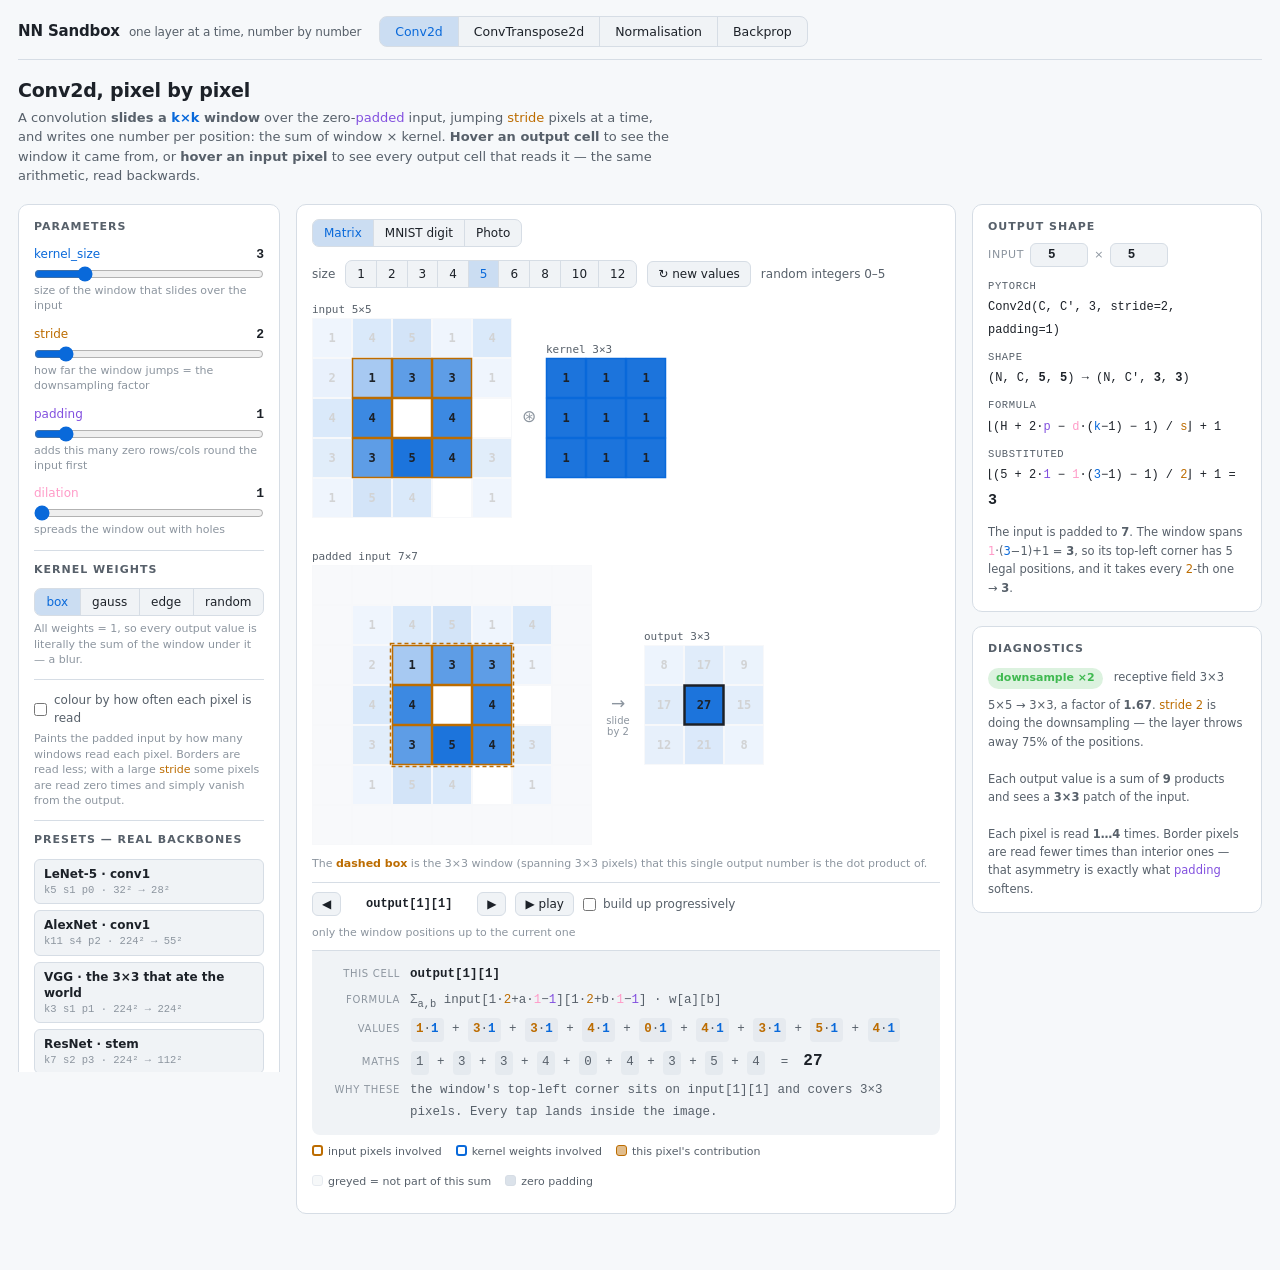
==== commit d5c6b442: "Update: Batchnorm, New: Backprop" ====
--- a/index.html
+++ b/index.html
@@ -9,12 +9,15 @@
     --bg:#0e1116; --panel:#161b22; --panel2:#1c222b; --line:#2a323d;
     --fg:#e6edf3; --dim:#8b949e; --dim2:#6e7681;
     --accent:#4aa3ff; --accent2:#f0a132; --ok:#3fb950; --bad:#f85149;
+    --violet:#d2a8ff;
   }
   @media (prefers-color-scheme: light){
     :root{
       --bg:#f6f8fa; --panel:#ffffff; --panel2:#f0f3f6; --line:#d6dde5;
       --fg:#1c2128; --dim:#57606a; --dim2:#8c959f;
       --accent:#0969da; --accent2:#bc6c00;
+      /* the violet the canvas uses for gradients — the dark tint is unreadable on white */
+      --violet:#8250df;
     }
   }
   *{box-sizing:border-box}
@@ -63,9 +66,9 @@
   .ctrl label b{color:var(--fg);font:600 13px/1 ui-monospace,SFMono-Regular,Menlo,monospace}
   .ctrl input[type=range]{width:100%;accent-color:var(--accent);margin:0;display:block}
   .hint{font-size:11px;color:var(--dim2);margin-top:1px;line-height:1.4}
-  .k{color:var(--accent)} .s{color:var(--accent2)} .p{color:#d2a8ff}
+  .k{color:var(--accent)} .s{color:var(--accent2)} .p{color:var(--violet)}
   .op{color:#7ee787} .d{color:#ff9bc8}
-  .N{color:var(--accent2)} .C{color:var(--accent)} .HW{color:#d2a8ff}
+  .N{color:var(--accent2)} .C{color:var(--accent)} .HW{color:var(--violet)}
 
   button,.btn{
     background:var(--panel2);color:var(--fg);border:1px solid var(--line);
@@ -94,28 +97,47 @@
   /* ---------- centre ---------- */
   .modebar{display:flex;gap:12px;align-items:center;flex-wrap:wrap;margin-bottom:12px}
   .subbar{display:flex;gap:10px;align-items:center;flex-wrap:wrap;font-size:12px;color:var(--dim);min-height:30px}
-  #vizwrap,#bn_vizwrap,#bn_distwrap{overflow-x:auto}
+  #vizwrap,#bn_vizwrap,#bn_distwrap,#bn_focuswrap,#bn_cswrap,#bp_vizwrap,#bp_fitwrap{overflow-x:auto}
   #vizwrap{margin-top:6px}
   #bn_distwrap{margin-top:4px}
   #viz,#bn_viz{display:block;cursor:crosshair}
-  #bn_dist{display:block}
+  #bn_dist,#bn_focus,#bn_cs,#bp_fit,#bp_viz{display:block}
+  #bn_focuswrap{margin:2px 0 4px}
+  .legend b{font-family:ui-monospace,Menlo,monospace}
   .stepbar{display:flex;gap:9px;align-items:center;flex-wrap:wrap;margin-top:10px;padding-top:9px;
            border-top:1px solid var(--line);font-size:12px}
   .stepbar button{padding:4px 9px}
-  #sellabel{min-width:118px;text-align:center;color:var(--fg);font-weight:600}
-  #readout,#bn_readout{font-family:ui-monospace,SFMono-Regular,Menlo,monospace;font-size:12.5px;color:var(--dim);
+  #sellabel,#bn_cslabel{min-width:118px;text-align:center;color:var(--fg);font-weight:600}
+  /* the five steps of one pass, as a rail across the top of the diagram */
+  .rail{display:flex;margin:0 0 10px}
+  .rail button{flex:1 1 0;min-width:0;border-radius:0;border-left-width:0;text-align:left;
+               padding:5px 8px;line-height:1.3}
+  .rail button:first-child{border-left-width:1px;border-radius:6px 0 0 6px}
+  .rail button:last-child{border-radius:0 6px 6px 0}
+  .rail button b{display:block;font-size:11px;font-weight:600}
+  .rail button i{display:block;font-style:normal;font-size:9.5px;color:var(--dim2);margin-top:1px;
+                 font-family:ui-monospace,Menlo,monospace;white-space:nowrap;overflow:hidden;
+                 text-overflow:ellipsis}
+  .rail button.done{color:var(--dim)}
+  .rail button.on{background:color-mix(in srgb,var(--accent) 16%,transparent);
+                  border-color:var(--accent);color:var(--accent)}
+  .rail button.on i{color:var(--accent);opacity:.75}
+  #readout,#bn_readout,#bp_readout{font-family:ui-monospace,SFMono-Regular,Menlo,monospace;font-size:12.5px;color:var(--dim);
            min-height:34px;margin-top:10px;padding:11px 12px 9px;border-top:1px solid var(--line);
            background:var(--panel2);border-radius:0 0 8px 8px}
-  #readout b,#bn_readout b{color:var(--fg)}
+  #readout b,#bn_readout b,#bp_readout b{color:var(--fg)}
   .mrow{display:flex;gap:10px;align-items:baseline;padding:2px 0}
+  .mrow.now{background:color-mix(in srgb,var(--accent) 10%,transparent);border-radius:5px}
   .mlbl{flex:none;width:76px;text-align:right;font-size:10px;text-transform:uppercase;
         letter-spacing:.07em;color:var(--dim2);font-family:ui-sans-serif,system-ui}
   .mval{flex:1;min-width:0;line-height:1.75;word-break:break-word}
   .iv{color:var(--accent2);font-weight:700}       /* input values   */
   .wv{color:var(--accent);font-weight:700}        /* kernel weights */
   .xv{color:var(--accent2);font-weight:700}       /* raw values           */
-  .sv{color:#d2a8ff;font-weight:700}              /* the pooled statistic */
+  .sv{color:var(--violet);font-weight:700}              /* the pooled statistic */
   .pv{color:var(--accent);font-weight:700}        /* gamma / beta         */
+  .fv{color:var(--accent2);font-weight:700}       /* a value going forward */
+  .gv{color:var(--violet);font-weight:700}              /* a gradient coming back */
   .term{padding:1px 5px;margin:1px 1px;border-radius:4px;white-space:nowrap;display:inline-block;
         background:color-mix(in srgb,var(--line) 42%,transparent)}
   .term.on{background:color-mix(in srgb,var(--accent2) 30%,transparent);color:var(--fg)}
@@ -124,6 +146,12 @@
   .more{color:var(--dim2)}
   .legend{display:flex;gap:14px;align-items:center;flex-wrap:wrap;font-size:11px;color:var(--dim);margin-top:9px}
   .sw{width:11px;height:11px;border-radius:3px;display:inline-block;vertical-align:-1px;margin-right:5px}
+  /* the one colour ramp the backprop page uses for every number */
+  .ramp{width:104px;height:11px;border-radius:3px;display:inline-block;vertical-align:-1px;
+        border:1px solid var(--line);
+        background:linear-gradient(90deg,var(--accent),
+                   color-mix(in srgb,var(--accent) 6%,transparent) 46%,
+                   color-mix(in srgb,var(--accent2) 6%,transparent) 54%,var(--accent2))}
   .drop{outline:2px dashed var(--accent);outline-offset:5px;border-radius:8px}
   .credit{font-size:10.5px;color:var(--dim2);margin-top:8px;line-height:1.45}
 
@@ -160,6 +188,7 @@
     <button data-view="conv">Conv2d</button>
     <button data-view="convT">ConvTranspose2d</button>
     <button data-view="norm">Normalisation</button>
+    <button data-view="backprop">Backprop</button>
   </div>
 </div>
 
@@ -266,6 +295,7 @@
     then rescale with <span class="pv">γ</span> and <span class="pv">β</span>. The only thing that changes
     between BatchNorm, LayerNorm, InstanceNorm and GroupNorm is <b>which numbers get pooled into one mean</b>.
     <b>Hover any cell</b>: everything outside its pooling group is greyed out, and the maths is written underneath.
+    At the bottom, the problem it was invented for — the input distribution moving under a layer while it trains.
   </p>
 </div>
 
@@ -305,11 +335,24 @@
       <div class="divider"></div>
       <h2>affine — γ, β</h2>
       <div class="seg wide" id="bn_affseg">
-        <button data-aff="off">off</button>
-        <button data-aff="init">γ=1, β=0</button>
-        <button data-aff="learned">learned</button>
+        <button data-aff="off">affine=False</button>
+        <button data-aff="init">at init</button>
+        <button data-aff="learned">trained</button>
       </div>
       <div class="hint" id="bn_affhint" style="margin-top:5px"></div>
+      <div id="bn_affctrl" style="margin-top:10px">
+        <div class="ctrl" style="margin-bottom:8px">
+          <label for="bn_rgam"><span class="pv" id="bn_gamlbl"></span><b id="bn_vgam"></b></label>
+          <input type="range" id="bn_rgam" min="-2" max="3" step="0.1">
+        </div>
+        <div class="ctrl" style="margin-bottom:4px">
+          <label for="bn_rbet"><span class="pv" id="bn_betlbl"></span><b id="bn_vbet"></b></label>
+          <input type="range" id="bn_rbet" min="-3" max="3" step="0.1">
+        </div>
+        <div class="hint">Drag these and watch the third curve stretch and slide. They act on the
+          channel you are pointing at.</div>
+        <div class="hint" id="bn_afftable" style="margin-top:7px;line-height:1.7"></div>
+      </div>
 
       <div class="divider"></div>
       <h2>Mode</h2>
@@ -356,18 +399,41 @@
   <div class="col-mid">
     <div class="panel">
       <div id="bn_vizwrap"><canvas id="bn_viz"></canvas></div>
+      <div class="legend">
+        <span><span class="sw" style="background:var(--accent2)"></span><b class="N">n</b> = one sample, in its own box</span>
+        <span><span class="sw" style="background:var(--accent)"></span><b class="C">c</b> = one channel, merely a gap apart</span>
+        <span><span class="sw" style="background:var(--panel2);border:1px solid var(--line);opacity:.6"></span>greyed = pooled into a different mean</span>
+      </div>
+    </div>
+    <div class="panel">
+      <h2>This value, step by step</h2>
+      <div class="formula" id="bn_stepformula" style="margin-bottom:10px"></div>
+      <div id="bn_focuswrap"><canvas id="bn_focus"></canvas></div>
+      <div class="note" id="bn_focusnote"></div>
       <div id="bn_readout"></div>
-      <div class="legend">
-        <span><span class="sw" style="background:var(--accent2)"></span>positive</span>
-        <span><span class="sw" style="background:var(--accent)"></span>negative</span>
-        <span><span class="sw" style="background:var(--panel2);border:1px solid var(--line);opacity:.6"></span>greyed = pooled into a different mean</span>
-        <span>colour scale is shared inside each tensor</span>
-      </div>
     </div>
     <div class="panel">
       <h2>Every value on one axis — before and after</h2>
       <div id="bn_distwrap"><canvas id="bn_dist"></canvas></div>
       <div class="note" id="bn_distnote"></div>
+    </div>
+    <div class="panel">
+      <h2>Covariate shift — the target the next layer is chasing</h2>
+      <div id="bn_cswrap"><canvas id="bn_cs"></canvas></div>
+      <div class="stepbar">
+        <button id="bn_csprev">◀</button>
+        <b id="bn_cslabel"></b>
+        <button id="bn_csnext">▶</button>
+        <button id="bn_csplay">▶ train</button>
+        <span class="hint" style="margin:0">watch the left stack walk out of the band while the right one
+          holds still</span>
+      </div>
+      <div class="note" id="bn_csnote"></div>
+      <div class="credit">Framing follows
+        <a href="https://medium.com/@piyushkashyap045/understanding-batch-normalization-in-deep-learning-a-beginners-guide-40917c5bebc8"
+           target="_blank" rel="noopener">Piyush Kashyap, <em>Understanding Batch Normalization in Deep
+           Learning</em></a>, and the original <a href="https://arxiv.org/abs/1502.03167" target="_blank"
+           rel="noopener">Ioffe &amp; Szegedy, 2015</a>.</div>
     </div>
   </div>
 
@@ -392,6 +458,127 @@
     <div class="panel">
       <h2>Diagnostics</h2>
       <div id="bn_diag"></div>
+    </div>
+  </div>
+
+</div>
+</section>
+
+<!-- ================================================================
+     VIEW 4 — backpropagation
+     ================================================================ -->
+<section class="view hidden" id="view-backprop">
+<div class="hero">
+  <h1>Backprop, one derivative at a time</h1>
+  <p class="sub">
+    One neuron fitted to a handful of points. The <b>forward pass</b> runs left to right along the top —
+    each station carries its own equation with this point's numbers already substituted in, and is filled
+    with the colour of the number it holds: <b>strong when it is large, faded as it approaches zero</b>.
+    The <b>backward pass</b> runs right to left directly underneath, station for station, so every
+    <span class="gv">gradient</span> sits below the <span class="fv">value</span> it came from. Inside the
+    neuron and the loss, the derivative being multiplied is drawn as a <span class="gv">tangent line</span> —
+    flat means the gradient dies there. <b>Drag a wire</b> to change its weight, or
+    <b>press play</b> and watch the curve settle onto the points as the error bars shrink.
+  </p>
+</div>
+
+<div class="app">
+
+  <!-- ============ LEFT: the problem ============ -->
+  <div class="col-left side">
+    <div class="panel">
+      <h2>Data</h2>
+      <div class="stack-btns" id="bp_setseg"></div>
+      <div class="hint" id="bp_setnote" style="margin-top:6px"></div>
+
+      <div class="divider"></div>
+      <h2>Parameters</h2>
+      <div id="bp_wctrls"></div>
+      <button id="bp_rand" style="width:100%">↺ re-initialise w, b</button>
+      <div class="hint" style="margin-top:5px">Uniform on ±1/√fan_in — what <code>nn.Linear</code> does.</div>
+
+      <div class="divider"></div>
+      <h2>Activation</h2>
+      <div class="seg wide" id="bp_actseg">
+        <button data-act="linear">linear</button>
+        <button data-act="sigmoid">sigmoid</button>
+        <button data-act="tanh">tanh</button>
+        <button data-act="relu">relu</button>
+      </div>
+      <div class="hint" id="bp_acthint" style="margin-top:5px"></div>
+
+      <div class="divider"></div>
+      <h2>Learning rate <span style="text-transform:none">&eta;</span></h2>
+      <div class="seg wide" id="bp_lrseg">
+        <button data-lr="0.05">.05</button>
+        <button data-lr="0.2">.2</button>
+        <button data-lr="1">1</button>
+        <button data-lr="1.5">1.5</button>
+      </div>
+      <div class="stack-btns">
+        <button id="bp_train">&#9654; train &times;50</button>
+        <button id="bp_reset">&#8634; reset weights and history</button>
+      </div>
+      <div class="hint" id="bp_trainhint" style="margin-top:6px"></div>
+    </div>
+  </div>
+
+  <!-- ============ CENTRE: the network, then the fit ============ -->
+  <div class="col-mid">
+    <div class="panel">
+      <div class="rail" id="bp_rail"></div>
+
+      <div class="stepbar" style="margin-top:0;padding-top:0;border:0">
+        <button id="bp_prev" title="previous step">&#9664;</button>
+        <button id="bp_next" title="next step">&#9654;</button>
+        <button id="bp_play">&#9654; play</button>
+        <span class="hint" id="bp_stephint" style="margin:0"></span>
+      </div>
+
+      <div id="bp_vizwrap"><canvas id="bp_viz"></canvas></div>
+      <div class="hint" id="bp_vizcap" style="margin-top:7px;min-height:32px;line-height:1.5"></div>
+
+      <div id="bp_readout"></div>
+
+      <div class="legend">
+        <span><span class="ramp"></span></span>
+        <span>negative &#8594; zero &#8594; positive, and how strongly</span>
+        <span><span class="sw" style="background:var(--violet)"></span>gradients, and the tangents they are read off</span>
+      </div>
+      <div class="legend" style="margin-top:3px">
+        <span>in the maths: <span class="fv">a value</span>, <span class="wv">a parameter</span>,
+          <span class="gv">a gradient</span> — each chip carries the colour its number has on the canvas</span>
+      </div>
+    </div>
+
+    <div class="panel">
+      <h2>The fit, and the loss it produces</h2>
+      <div id="bp_fitwrap"><canvas id="bp_fit"></canvas></div>
+      <div class="stepbar" style="margin-top:6px">
+        <button id="bp_sprev" title="previous point">&#9664;</button>
+        <span id="bp_slabel" class="mono" style="min-width:104px;text-align:center"></span>
+        <button id="bp_snext" title="next point">&#9654;</button>
+        <label class="chk"><input type="checkbox" id="bp_trails"> tails</label>
+        <span class="hint" style="margin:0">hover a point on the plot and the diagram above fills with it</span>
+      </div>
+      <div class="note" id="bp_fitnote"></div>
+    </div>
+  </div>
+
+  <!-- ============ RIGHT: shape, chain rule, diagnostics ============ -->
+  <div class="col-right side">
+    <div class="panel">
+      <h2>Shape &amp; cost</h2>
+      <div class="formula" id="bp_formula"></div>
+      <div class="note" id="bp_shapenote"></div>
+    </div>
+    <div class="panel">
+      <h2>Chain rule</h2>
+      <div class="formula" id="bp_chain"></div>
+    </div>
+    <div class="panel">
+      <h2>Diagnostics</h2>
+      <div id="bp_diag"></div>
     </div>
   </div>
 
@@ -1650,6 +1837,7 @@
   epsExp:-5, aff:"init", mode:"train", mom:0.1,
   dead:false,
   batch:1,                       // which sample of the data distribution we are showing
+  cs:0,                          // training step shown in the covariate-shift panel
   steps:0,                       // training batches fed so far
   focus:null,                    // {t,n,c,h,w}
   calc:{N:null, C:null, H:null, W:null},
@@ -1665,7 +1853,7 @@
 const el = id => document.getElementById("bn_" + id);
 const eps = () => Math.pow(10, S.epsExp);
 
-let X = null, Y = null;          // Float32Array N*C*H*W
+let X = null, XH = null, Y = null;   // Float32Array N*C*H*W — raw, normalised, after affine
 let MU = null, VA = null;        // per (n,c): the statistic actually used
 let GRP = [], GID = null;        // pooling groups, and (n,c) -> group index
 let RM = null, RV = null;        // running_mean, running_var
@@ -1704,12 +1892,24 @@
   }
 }
 
-function buildAffine(){
+// gamma and beta are state, not something recomputed every frame — otherwise the
+// sliders would spring back the moment anything else changed
+function buildAffine(reset){
+  if(!reset && GAM && GAM.length === S.C) return;
   GAM = new Float32Array(S.C).fill(1);
   BET = new Float32Array(S.C);
   if(S.aff !== "learned") return;
   const r = prng(555);
   for(let c=0;c<S.C;c++){ GAM[c] = r1(0.4 + r()*1.6); BET[c] = r1(r()*4 - 2); }
+}
+
+// dragging one channel's gamma or beta puts the control into "custom"
+function setAffine(which, v){
+  if(S.aff === "off") return;
+  const c = S.focus ? S.focus.c : 0;
+  if(which === "gam") GAM[c] = v; else BET[c] = v;
+  S.aff = "custom";
+  refresh();
 }
 
 function resetRunning(){
@@ -1767,7 +1967,8 @@
 /* ============================== the maths ============================== */
 function normalise(){
   const {N,C,H,Wd} = S;
-  Y = new Float32Array(N*C*H*Wd);
+  Y  = new Float32Array(N*C*H*Wd);
+  XH = new Float32Array(N*C*H*Wd);
   MU = new Float32Array(N*C); VA = new Float32Array(N*C);
   const frozen = S.norm === "batch" && S.mode === "eval";
   for(let n=0;n<N;n++) for(let c=0;c<C;c++){
@@ -1778,7 +1979,8 @@
     const inv = 1/Math.sqrt(va + eps());
     for(let h=0;h<H;h++) for(let w=0;w<Wd;w++){
       const i = idx(n,c,h,w);
-      Y[i] = GAM[c]*(X[i] - mu)*inv + BET[c];
+      XH[i] = (X[i] - mu)*inv;                // normalised, before the affine step
+      Y[i]  = GAM[c]*XH[i] + BET[c];
     }
   }
 }
@@ -1809,6 +2011,10 @@
     dim:   d ? "#8b949e" : "#57606a",
     dim2:  d ? "#6e7681" : "#8c959f",
     panel: d ? "#161b22" : "#ffffff",
+    frame: d ? "#12171e" : "#f7f9fb",
+    frameLine: d ? "#303a47" : "#cbd5df",
+    vio:   d ? [210,168,255] : [130, 80,223],
+    vioCss:d ? "#d2a8ff" : "#8250df",
     veil:  d ? "rgba(22,27,34,.80)" : "rgba(255,255,255,.80)",
     pos:   d ? [240,161,50]  : [188,108,0],
     neg:   d ? [74,163,255]  : [9,105,218],
@@ -1837,83 +2043,118 @@
   return g;
 }
 
-const HEAD = 17, TOPLBL = 13, GUT = 24;
-
+const HEAD = 17, TOPLBL = 14, GUT = 40, FPAD = 5;
+
+function roundRect(g, x, y, w, h, r){
+  r = Math.min(r, w/2, h/2);
+  g.beginPath();
+  g.moveTo(x+r, y);
+  g.arcTo(x+w, y, x+w, y+h, r);
+  g.arcTo(x+w, y+h, x, y+h, r);
+  g.arcTo(x, y+h, x, y, r);
+  g.arcTo(x, y, x+w, y, r);
+  g.closePath();
+}
+
+/* ---------- layout ----------
+   One tensor, not two. Each **sample** gets a box of its own; the **channels**
+   inside it only get a gap. That asymmetry is the whole picture: which numbers
+   live in the same sample, versus which merely live in the same channel across
+   different samples. Getting those two confused is what makes BatchNorm hard.
+   ---------------------------------------------------------------------- */
 function layout(){
   const avail = Math.max(360, (el("vizwrap").clientWidth || 900) - 2);
   const {N,C,H,Wd} = S;
   let best = null;
-  for(const side of [true,false]){
-    for(let cs=34; cs>=3; cs--){
-      const g  = Math.max(3, Math.round(cs*0.4));
-      const tw = GUT + C*Wd*cs + (C-1)*g;
-      const th = HEAD + TOPLBL + N*H*cs + (N-1)*g;
-      const w  = side ? tw*2 + 54 : tw;
-      if(w <= avail){ best = {cs, g, tw, th, side}; break; }
+  for(let cs=34; cs>=3; cs--){
+    const gc = Math.max(2, Math.round(cs*0.34));          // between channels — small
+    const gn = Math.max(10, Math.round(cs*0.8));          // between samples  — large
+    const fw = 2*FPAD + C*Wd*cs + (C-1)*gc;
+    if(GUT + fw <= avail){ best = {cs, gc, gn, fw, fh: 2*FPAD + H*cs}; break; }
+  }
+  if(!best){
+    const cs = 3, gc = 2;
+    best = {cs, gc, gn:10, fw: 2*FPAD + C*Wd*cs + (C-1)*gc, fh: 2*FPAD + H*cs};
+  }
+  best.w = Math.max(GUT + best.fw, 200);   // never clip the title on a tiny tensor
+  best.h = HEAD + TOPLBL + N*best.fh + (N-1)*best.gn;
+  L = best;
+}
+const frameXY = n => ({x: GUT, y: HEAD + TOPLBL + n*(L.fh + L.gn)});
+function blockXY(n, c){
+  const f = frameXY(n);
+  return {x: f.x + FPAD + c*(S.Wd*L.cs + L.gc), y: f.y + FPAD};
+}
+
+function drawX(g, P, live){
+  const {N,C,H,Wd} = S, cs = L.cs;
+  let max = 0;
+  for(let i=0;i<X.length;i++) max = Math.max(max, Math.abs(X[i]));
+
+  g.textAlign = "left"; g.textBaseline = "alphabetic";
+  g.fillStyle = P.dim; g.font = "600 11px ui-sans-serif,system-ui";
+  g.fillText(`x — input (${N}, ${C}, ${H}, ${Wd})`, 0, 11);
+
+  g.font = "600 10px ui-monospace,Menlo,monospace";           // the channel ruler
+  for(let c=0;c<C;c++){
+    const b = blockXY(0, c);
+    if(Wd*cs > 14){
+      const on = !live || Array.from({length:N}, (_,n) => nc(n,c)).some(k => live.has(k));
+      g.fillStyle = on ? P.accent : P.dim2;
+      g.globalAlpha = on ? 1 : .5;
+      g.fillText("c"+c, b.x, HEAD + TOPLBL - 5);
+      g.globalAlpha = 1;
     }
-    if(best) break;
-  }
-  if(!best){
-    const cs = 3, g = 3;
-    best = {cs, g, tw: GUT + C*Wd*cs + (C-1)*g, th: HEAD + TOPLBL + N*H*cs + (N-1)*g, side:false};
-  }
-  best.ax = 0; best.ay = 0;
-  best.bx = best.side ? best.tw + 54 : 0;
-  best.by = best.side ? 0 : best.th + 26;
-  L = best;
-  L.w = best.side ? best.tw*2 + 54 : best.tw;
-  L.h = best.side ? best.th : best.th*2 + 26;
-}
-
-function blockXY(ox, oy, n, c){
-  return {x: ox + GUT + c*(S.Wd*L.cs + L.g), y: oy + HEAD + TOPLBL + n*(S.H*L.cs + L.g)};
-}
-
-function drawTensor(g, T, ox, oy, title, max, P, live){
-  const {N,C,H,Wd} = S, cs = L.cs;
-  g.fillStyle = P.dim; g.font = "600 11px ui-sans-serif,system-ui";
+  }
+
+  const showNums = cs >= 17;
+  for(let n=0;n<N;n++){
+    const f = frameXY(n);
+    const anyLive = !live || Array.from({length:C}, (_,c) => nc(n,c)).some(k => live.has(k));
+
+    // the sample container — the batch dimension, made a physical object
+    g.globalAlpha = anyLive ? 1 : .5;
+    g.fillStyle = P.frame;
+    roundRect(g, f.x, f.y, L.fw, L.fh, 7); g.fill();
+    g.strokeStyle = anyLive ? P.frameLine : P.line; g.lineWidth = 1; g.stroke();
+    g.fillStyle = P.amber;                                    // batch-coloured spine
+    roundRect(g, f.x, f.y + 2, 3, L.fh - 4, 1.5); g.fill();
+    g.globalAlpha = 1;
+
+    g.textAlign = "right"; g.textBaseline = "middle";
+    g.font = "600 11px ui-monospace,Menlo,monospace";
+    g.fillStyle = anyLive ? P.amber : P.dim2;
+    g.fillText("n"+n, f.x - 8, f.y + L.fh/2);
+    g.textAlign = "center";
+
+    for(let c=0;c<C;c++){
+      const b = blockXY(n, c);
+      const on = !live || live.has(nc(n,c));
+      for(let h=0;h<H;h++) for(let w=0;w<Wd;w++){
+        const v = X[idx(n,c,h,w)];
+        const x = b.x + w*cs, y = b.y + h*cs;
+        g.fillStyle = P.panel; g.fillRect(x, y, cs, cs);
+        g.fillStyle = tint(v, max, P);
+        g.globalAlpha = on ? 1 : 0.14;
+        g.fillRect(x, y, cs, cs);
+        g.globalAlpha = 1;
+        if(showNums){
+          const txt = fmt(v, 1);
+          g.fillStyle = on ? P.text : P.dim2;
+          g.globalAlpha = on ? 1 : 0.4;
+          g.font = `600 ${Math.min(11, Math.max(6, Math.floor(cs*0.95/Math.max(txt.length, 1.7))))}px ui-monospace,Menlo,monospace`;
+          g.fillText(txt, x + cs/2, y + cs/2 + 0.5);
+          g.globalAlpha = 1;
+        }
+      }
+      g.strokeStyle = on ? P.accent : P.line;
+      g.lineWidth = on ? 1.6 : 1;
+      g.globalAlpha = on ? 1 : 0.5;
+      g.strokeRect(b.x - .5, b.y - .5, Wd*cs + 1, H*cs + 1);
+      g.globalAlpha = 1;
+    }
+  }
   g.textAlign = "left"; g.textBaseline = "alphabetic";
-  g.fillText(title, ox, oy + 11);
-
-  g.font = "10px ui-monospace,Menlo,monospace"; g.fillStyle = P.dim2;
-  for(let c=0;c<C;c++){
-    const b = blockXY(ox, oy, 0, c);
-    if(Wd*cs > 14) g.fillText("c"+c, b.x, oy + HEAD + TOPLBL - 3);
-  }
-  g.textAlign = "right";
-  for(let n=0;n<N;n++){
-    const b = blockXY(ox, oy, n, 0);
-    if(H*cs > 11) g.fillText("n"+n, ox + GUT - 5, b.y + H*cs/2 + 3);
-  }
-  g.textAlign = "center"; g.textBaseline = "middle";
-
-  const showNums = cs >= 17;
-  for(let n=0;n<N;n++) for(let c=0;c<C;c++){
-    const b = blockXY(ox, oy, n, c);
-    const on = !live || live.has(nc(n,c));
-    for(let h=0;h<H;h++) for(let w=0;w<Wd;w++){
-      const v = T[idx(n,c,h,w)];
-      const x = b.x + w*cs, y = b.y + h*cs;
-      g.fillStyle = P.panel; g.fillRect(x, y, cs, cs);
-      g.fillStyle = tint(v, max, P);
-      g.globalAlpha = on ? 1 : 0.16;
-      g.fillRect(x, y, cs, cs);
-      g.globalAlpha = 1;
-      if(showNums){
-        const txt = fmt(v, 1);
-        g.fillStyle = on ? P.text : P.dim2;
-        g.globalAlpha = on ? 1 : 0.45;
-        g.font = `600 ${Math.min(11, Math.max(6, Math.floor(cs*0.95/Math.max(txt.length, 1.7))))}px ui-monospace,Menlo,monospace`;
-        g.fillText(txt, x + cs/2, y + cs/2 + 0.5);
-        g.globalAlpha = 1;
-      }
-    }
-    g.strokeStyle = on ? P.accent : P.line;
-    g.lineWidth = on ? 1.6 : 1;
-    g.globalAlpha = on ? 1 : 0.5;
-    g.strokeRect(b.x - .5, b.y - .5, Wd*cs + 1, H*cs + 1);
-    g.globalAlpha = 1;
-  }
 }
 
 function paint(){
@@ -1922,41 +2163,418 @@
   const g = fitCanvas(el("viz"), L.w, L.h);
   g.clearRect(0,0,L.w,L.h);
 
-  let mx = 0, my = 0;
-  for(let i=0;i<X.length;i++){ mx = Math.max(mx, Math.abs(X[i])); my = Math.max(my, Math.abs(Y[i])); }
-
   const f = S.focus;
   const live = f ? new Set(GRP[GID[nc(f.n,f.c)]].members.map(m => nc(m.n,m.c))) : null;
-
-  drawTensor(g, X, L.ax, L.ay, `x — input (${S.N}, ${S.C}, ${S.H}, ${S.Wd})`, mx, P, live);
-  drawTensor(g, Y, L.bx, L.by, `y — normalised`, my, P, live);
-
-  // the arrow between the two tensors
-  g.fillStyle = P.dim; g.font = "11px ui-sans-serif,system-ui";
-  g.textAlign = "center"; g.textBaseline = "middle";
-  if(L.side){
-    const x = L.tw + 27, y = L.ay + L.th/2;
-    g.fillText("→", x, y - 8);
+  drawX(g, P, live);
+
+  if(f){                                                    // ring the hovered cell
+    const b = blockXY(f.n, f.c);
+    g.strokeStyle = P.text; g.lineWidth = 2;
+    g.strokeRect(b.x + f.w*L.cs - 1.5, b.y + f.h*L.cs - 1.5, L.cs + 3, L.cs + 3);
+  }
+  renderMath();
+  renderStepFormula();
+  paintFocus(P);
+  paintDist(P);
+  paintCS(P);
+}
+
+/* ================= covariate shift — the moving target =================
+   The problem BatchNorm was introduced to solve. Training changes the weights
+   of every layer at once, so the distribution a layer *receives* keeps moving
+   underneath it: it spends its updates chasing that instead of learning. The
+   original paper called this internal covariate shift.
+
+   Two things make it expensive, and both are on screen. The distribution
+   drifts off the range where the next non-linearity has any gradient left, and
+   it keeps moving, so nothing the layer learned about the old range still
+   holds. Normalising pins both: whatever arrives, what leaves is (β, γ).
+
+   (Honesty: later work — Santurkar et al., 2018 — showed BatchNorm helps even
+   when shift is injected deliberately, and credits a smoother loss surface.
+   The pinning below is real either way; the causal story is not settled.)
+   ====================================================================== */
+const CS_T = 16;              // training steps drawn
+const CS_BAND = 2.5;          // |z| where a sigmoid still keeps ~28% of its best gradient
+const CS_ROW = 13, CS_HEAD = 30, CS_FOOT = 24, CS_GUT = 54, CS_GAP = 26;
+
+// Abramowitz & Stegun 7.1.26 — good to 1.5e-7, plenty for a percentage
+function erf(x){
+  const s = x < 0 ? -1 : 1;
+  x = Math.abs(x);
+  const t = 1/(1 + 0.3275911*x);
+  const y = 1 - ((((1.061405429*t - 1.453152027)*t + 1.421413741)*t
+                  - 0.284496736)*t + 0.254829592)*t*Math.exp(-x*x);
+  return s*y;
+}
+const ncdf   = (v, m, sd) => 0.5*(1 + erf((v - m)/(sd*Math.SQRT2)));
+const inBand = (m, sd) => ncdf(CS_BAND, m, sd) - ncdf(-CS_BAND, m, sd);
+
+// what one channel hands the next layer at training step t. Not a model of a
+// real network — a seeded walk with a slow push outward, which is what a
+// layer's input does while the weights below it are still moving.
+function drift(t){
+  const r = prng(424242);
+  let mu = 0.15, sd = 1;
+  for(let i=0;i<t;i++){
+    mu += 0.45*gauss(r) + 0.10;
+    sd  = Math.max(0.15, sd*(1 + 0.09*gauss(r) + 0.09));
+  }
+  return {mu, sd};
+}
+
+function paintCS(P){
+  const W = Math.max(660, (el("cswrap").clientWidth || 900) - 2);
+  const pw = Math.floor((W - CS_GUT - CS_GAP)/2);
+  const H = CS_HEAD + CS_T*CS_ROW + CS_FOOT;
+  const g = fitCanvas(el("cs"), W, H);
+  g.clearRect(0, 0, W, H);
+
+  const c = S.focus ? S.focus.c : 0;
+  const gam = S.aff === "off" ? 1 : GAM[c], bet = S.aff === "off" ? 0 : BET[c];
+  const after = {mu: bet, sd: Math.max(Math.abs(gam), 0.05)};
+
+  // one range for both panels — comparing them is the whole point
+  let R = CS_BAND + 0.6;
+  for(let t=0;t<CS_T;t++){
+    const d = drift(t);
+    R = Math.max(R, Math.abs(d.mu) + 2.6*d.sd);
+  }
+  R = Math.max(R, Math.abs(after.mu) + 2.6*after.sd);
+
+  const sides = [
+    {x0: CS_GUT, head: "without BatchNorm", rgb: P.pos, at: t => drift(t)},
+    {x0: CS_GUT + pw + CS_GAP, head: `with BatchNorm  (γ ${fmt(gam)}, β ${fmt(bet)})`,
+     rgb: P.vio, at: () => after},
+  ];
+
+  g.textAlign = "center"; g.textBaseline = "alphabetic";
+  for(const s of sides){
+    const px = v => s.x0 + pw/2 + (v/R)*(pw/2 - 6);
+
+    g.font = "600 10px ui-sans-serif,system-ui"; g.fillStyle = P.dim;
+    g.fillText(s.head, s.x0 + pw/2, 11);
+
+    // the band where a sigmoid still has a gradient worth passing back
+    g.fillStyle = `rgba(${P.neg[0]},${P.neg[1]},${P.neg[2]},.10)`;
+    g.fillRect(px(-CS_BAND), CS_HEAD - 8, px(CS_BAND) - px(-CS_BAND), CS_T*CS_ROW + 10);
+    g.font = "9px ui-sans-serif,system-ui"; g.fillStyle = P.dim2;
+    g.fillText("gradient still flows here", s.x0 + pw/2, CS_HEAD - 12);
+
+    for(let t=0;t<CS_T;t++){
+      const {mu, sd} = s.at(t), y = CS_HEAD + t*CS_ROW + CS_ROW/2;
+      const on = t === S.cs;
+      const a = on ? .85 : .26;
+      g.fillStyle = `rgba(${s.rgb[0]},${s.rgb[1]},${s.rgb[2]},${a})`;
+      const lo = px(mu - 2*sd), hi = px(mu + 2*sd);
+      roundRect(g, lo, y - 3.5, Math.max(2, hi - lo), 7, 3.5); g.fill();
+      g.fillStyle = `rgba(${s.rgb[0]},${s.rgb[1]},${s.rgb[2]},${on ? 1 : .5})`;
+      g.fillRect(px(mu) - .5, y - 6, 1, 12);                  // where the centre sits
+    }
+
+    g.strokeStyle = P.line; g.lineWidth = 1;                  // the axis, and zero
+    const ay = CS_HEAD + CS_T*CS_ROW + 5;
+    g.beginPath(); g.moveTo(s.x0, ay); g.lineTo(s.x0 + pw, ay); g.stroke();
+    g.strokeStyle = P.dim2;
+    g.beginPath(); g.moveTo(px(0), ay - 3); g.lineTo(px(0), ay + 3); g.stroke();
+    g.font = "9px ui-monospace,Menlo,monospace"; g.fillStyle = P.dim2;
+    g.fillText("0", px(0), ay + 14);
+    g.fillText(`−${CS_BAND}`, px(-CS_BAND), ay + 14);
+    g.fillText(`+${CS_BAND}`, px(CS_BAND), ay + 14);
+  }
+
+  g.textAlign = "right"; g.font = "9.5px ui-monospace,Menlo,monospace";
+  for(let t=0;t<CS_T;t++){
+    const on = t === S.cs;
+    g.fillStyle = on ? P.text : P.dim2;
+    g.fillText(on ? `step ${t}` : String(t), CS_GUT - 8, CS_HEAD + t*CS_ROW + CS_ROW/2 + 3.5);
+  }
+  g.textAlign = "left";
+
+  const d = drift(S.cs), pb = inBand(d.mu, d.sd), pa = inBand(after.mu, after.sd);
+  el("csnote").innerHTML =
+    `Each row is one training step, and each bar is where <b>one channel's values</b> sit as they arrive
+     at the next layer — the bar spans μ ± 2σ, the tick is μ. Nothing below has been trained here; the
+     drift is a stand-in for what the layers underneath do to their output while <em>they</em> are being
+     trained.
+     <br><b style="color:var(--fg)">Left, the problem.</b> The bars walk off and widen. At step
+     <b>${S.cs}</b> this channel arrives at μ ${fmt(d.mu)}, σ ${fmt(d.sd)}, which leaves
+     <b class="${pb < 0.4 ? "err" : ""}">${fmt(100*pb, 1)}%</b> of its values in the shaded band — the
+     part of a sigmoid with a gradient worth passing back. It was ${fmt(100*inBand(0.15, 1), 1)}% at
+     step 0. The next layer is being asked to learn from a distribution that will not be there next
+     step, through a non-linearity that has gone flat.
+     <br><b style="color:var(--fg)">Right, the fix.</b> Every row is identical, because it has to be:
+     the output of the normalising step is <b>(β, γ)</b> = (${fmt(bet)}, ${fmt(gam)}) whatever came in,
+     so <b>${fmt(100*pa, 1)}%</b> stay in the band at <em>every</em> step. The layer above now sees the
+     same kind of input on step 15 as on step 0, which is what lets it use a larger learning rate and
+     stop re-adapting.
+     ${Math.abs(gam) > 2.2
+       ? `<br>γ = ${fmt(gam)} is wide enough to push values back out of the band by itself — the
+          protection is only as good as what training does with γ and β.`
+       : ""}`;
+}
+
+/* --------- the selected number, and only that one, on its way through ---------
+   The whole output tensor told you nothing you could read. One value, in its
+   three states, tells you the entire operation.
+   ------------------------------------------------------------------------- */
+function groupStats(T, grp){
+  let s = 0, k = 0;
+  for(const m of grp.members) for(let h=0;h<S.H;h++) for(let w=0;w<S.Wd;w++){ s += T[idx(m.n,m.c,h,w)]; k++; }
+  const mean = s/k;
+  let ss = 0;
+  for(const m of grp.members) for(let h=0;h<S.H;h++) for(let w=0;w<S.Wd;w++){
+    const d = T[idx(m.n,m.c,h,w)] - mean; ss += d*d;
+  }
+  return {mean, sd: Math.sqrt(ss/k)};
+}
+
+const COL_W = 150, ARROW_W = 138, TILE_W = 92, TILE_H = 46;
+const TITLE_Y = 11, TILE_Y = 17, NOTE_Y = TILE_Y + TILE_H + 14;
+const BELL_TOP = 92, AXIS_Y = 154, STATS_Y = 172, FOCUS_H = 186;
+
+/* ---------- what the numbers actually do, and what a normal would say ----------
+   The solid curve is a kernel density estimate: every value gets a small normal
+   dropped on it and they are summed. So it is bell-like, but it follows the real
+   numbers — a shoulder where three of them cluster, a thinner tail on the side
+   with fewer. Twenty-seven samples of a genuine normal never make a clean bell,
+   and pretending otherwise is the thing this replaced.
+
+   The bandwidth is the dial between the two pictures: narrow and every value
+   shows as its own spike, wide and it converges to the analytic bell. 0.85 of
+   Silverman's rule keeps one clear peak while leaving the asymmetry visible.
+
+   Smoothing adds width — the estimate carries variance s² + h², so the solid
+   curve sits a little lower and wider than the dashed one even when the data is
+   perfectly normal. The asymmetry is the data; that much of the height gap is
+   the estimator, which is why the note points at the shape and not the peak.
+   ------------------------------------------------------------------------- */
+const DSTEP = 2;                                  // pixels between density samples
+function kde(vals, sd, aw, ctr, hw){
+  const half = aw/2 - 4, n = vals.length;
+  const h = Math.max(0.85*sd*Math.pow(n, -0.2), hw/12);
+  const out = [];
+  for(let x=0; x<=aw; x+=DSTEP){
+    const v = ctr + (x - aw/2)/half*hw;
+    let d = 0;
+    for(let i=0;i<n;i++) d += Math.exp(-0.5*((v - vals[i])/h)**2);
+    out.push(d/(n*h*Math.sqrt(2*Math.PI)));
+  }
+  return out;
+}
+// drawn as a real density, so squeezing the spread makes the curve taller: the
+// area under it is always 1
+function curve(g, dens, ax, scale, fill, stroke){
+  const maxH = AXIS_Y - BELL_TOP;
+  g.beginPath();
+  for(let i=0;i<dens.length;i++){
+    const x = ax + i*DSTEP, y = AXIS_Y - Math.min(maxH, dens[i]*scale);
+    i ? g.lineTo(x, y) : g.moveTo(x, y);
+  }
+  g.strokeStyle = stroke; g.lineWidth = 1.4; g.stroke();
+  g.lineTo(ax + (dens.length - 1)*DSTEP, AXIS_Y); g.lineTo(ax, AXIS_Y); g.closePath();
+  g.fillStyle = fill; g.fill();
+}
+// the normal with the same μ and σ — the summary the layer actually works from,
+// dashed behind the data it is a summary of
+function bell(g, m, sd, ax, aw, ctr, hw, scale, stroke){
+  const half = aw/2 - 4, cx = ax + aw/2, maxH = AXIS_Y - BELL_TOP;
+  g.beginPath();
+  for(let x=ax, first=true; x<=ax+aw; x+=2, first=false){
+    const v = ctr + (x - cx)/half*hw;
+    const d = Math.exp(-0.5*((v-m)/sd)**2) / (sd*Math.sqrt(2*Math.PI));
+    const y = AXIS_Y - Math.min(maxH, d*scale);
+    first ? g.moveTo(x, y) : g.lineTo(x, y);
+  }
+  g.setLineDash([3,3]); g.strokeStyle = stroke; g.lineWidth = 1; g.stroke();
+  g.setLineDash([]);
+}
+
+function paintFocus(P){
+  const wpx = 3*COL_W + 2*ARROW_W;
+  const g = fitCanvas(el("focus"), wpx, FOCUS_H);
+  g.clearRect(0, 0, wpx, FOCUS_H);
+  const f = S.focus;
+  if(!f) return;
+
+  const {n,c,h,w} = f, i = idx(n,c,h,w);
+  const grp = GRP[GID[nc(n,c)]];
+  const mu = MU[nc(n,c)], va = VA[nc(n,c)], sd = Math.sqrt(va + eps());
+  const identity = GAM[c] === 1 && BET[c] === 0;
+
+  // ONE scale shared by all three axes, so the collapse onto zero is visible
+  // rather than normalised away
+  let span = 1e-6;
+  for(const T of [X, XH, Y]) for(const m of grp.members)
+    for(let hh=0;hh<S.H;hh++) for(let ww=0;ww<S.Wd;ww++)
+      span = Math.max(span, Math.abs(T[idx(m.n,m.c,hh,ww)]));
+
+  const stages = [
+    {T:X,  v:X[i],  head:"x — raw",        note:`x[${n}][${c}][${h}][${w}]`},
+    {T:XH, v:XH[i], head:"x̂ — normalised", note:"(x − μ) / √(σ² + ε)"},
+    {T:Y,  v:Y[i],  head:"y — after γ, β", note: identity ? "γ·x̂ + β  (identity)" : "γ·x̂ + β"},
+  ];
+  const st = stages.map(s => Object.assign(s, groupStats(s.T, grp)));
+
+  // Each axis is centred on its own μ, and all three cover the same number of
+  // values per pixel. That is what makes the squeeze visible: same units either
+  // side, so a smaller σ is a narrower curve, and taller, since the area is 1.
+  //
+  // Centring every axis on zero instead would shove the raw curve into a corner
+  // whenever μ is far from zero, while x̂ sat comfortably in the middle. The
+  // shift is shown by where the zero mark lands, which is the honest place.
+  const aw = COL_W - 16;
+  let reach = 0;
+  for(const s of st){
+    s.vals = [];
+    for(const m of grp.members) for(let hh=0;hh<S.H;hh++) for(let ww=0;ww<S.Wd;ww++)
+      s.vals.push(s.T[idx(m.n,m.c,hh,ww)]);
+    for(const v of s.vals) reach = Math.max(reach, Math.abs(v - s.mean));
+  }
+  // sized from the furthest value any stage reaches, so nothing is ever drawn
+  // off the end of its axis
+  const HW = Math.max(1.12*reach, span/40);                 // values either side of μ
+  const floor = HW/60;                                      // keeps a spike of 0 width drawable
+
+  // one vertical scale for all three columns, tall enough for whichever of the
+  // six curves peaks highest — so nothing is silently flattened against the top
+  let peak = 0;
+  for(const s of st){
+    s.dens = kde(s.vals, Math.max(s.sd, floor), aw, s.mean, HW);
+    for(const d of s.dens) peak = Math.max(peak, d);
+    peak = Math.max(peak, 1/(Math.max(s.sd, floor)*Math.sqrt(2*Math.PI)));
+  }
+  const scale = (AXIS_Y - BELL_TOP) / (peak || 1);
+
+  st.forEach((s, k) => {
+    const x0 = k*(COL_W + ARROW_W), mid = x0 + COL_W/2;
+    const ax = mid - aw/2, px = v => ax + aw/2 + ((v - s.mean)/HW)*(aw/2 - 4);
+    const last = k === 2;
+
+    g.textAlign = "center"; g.textBaseline = "alphabetic";
+    g.font = "600 10px ui-sans-serif,system-ui";
+    g.fillStyle = last && identity ? P.dim2 : P.dim;
+    g.fillText(s.head, mid, TITLE_Y);
+
+    const tx = mid - TILE_W/2;                              // the value itself
+    g.fillStyle = P.panel; roundRect(g, tx, TILE_Y, TILE_W, TILE_H, 7); g.fill();
+    g.fillStyle = tint(s.v, span, P); roundRect(g, tx, TILE_Y, TILE_W, TILE_H, 7); g.fill();
+    if(last && identity){ g.setLineDash([4,3]); g.strokeStyle = P.dim2; }
+    else g.strokeStyle = P.frameLine;
+    g.lineWidth = 1.2; g.stroke(); g.setLineDash([]);
+    g.fillStyle = P.text; g.font = "700 17px ui-monospace,Menlo,monospace";
+    g.textBaseline = "middle";
+    g.fillText(fmt(s.v), mid, TILE_Y + TILE_H/2 + 1);
+
+    g.font = "9.5px ui-monospace,Menlo,monospace"; g.fillStyle = P.dim2;
+    g.textBaseline = "alphabetic";
+    g.fillText(s.note, mid, NOTE_Y);
+
+    // what the values do, the normal that summarises them, then the values
+    // themselves on the axis beneath
+    const rgb = k === 0 ? P.pos : k === 1 ? P.neg : P.vio;
+    curve(g, s.dens, ax, scale,
+          `rgba(${rgb[0]},${rgb[1]},${rgb[2]},.16)`, `rgba(${rgb[0]},${rgb[1]},${rgb[2]},.85)`);
+    bell(g, s.mean, Math.max(s.sd, floor), ax, aw, s.mean, HW, scale, P.dim2);
+
+    g.strokeStyle = P.line; g.lineWidth = 1;
+    g.beginPath(); g.moveTo(ax, AXIS_Y); g.lineTo(ax + aw, AXIS_Y); g.stroke();
+
+    // where zero falls. On the raw axis it is usually off the end — which is
+    // precisely the distance − μ is about to close. On x̂ it lands dead centre.
+    g.strokeStyle = P.dim2; g.fillStyle = P.dim2;
+    const z = px(0);
+    if(z >= ax && z <= ax + aw){
+      g.beginPath(); g.moveTo(z, AXIS_Y - 4); g.lineTo(z, AXIS_Y + 4); g.stroke();
+    } else {
+      const dir = z < ax ? -1 : 1, edge = dir < 0 ? ax + 1 : ax + aw - 1;
+      g.beginPath();
+      g.moveTo(edge + dir*5, AXIS_Y); g.lineTo(edge - dir*2, AXIS_Y - 4);
+      g.lineTo(edge - dir*2, AXIS_Y + 4); g.closePath(); g.fill();
+    }
+    g.fillStyle = `rgba(${rgb[0]},${rgb[1]},${rgb[2]},.65)`;
+    for(const m of grp.members) for(let hh=0;hh<S.H;hh++) for(let ww=0;ww<S.Wd;ww++){
+      g.beginPath(); g.arc(px(s.T[idx(m.n,m.c,hh,ww)]), AXIS_Y + 4, 1.9, 0, 6.2832); g.fill();
+    }
+    g.fillStyle = P.amber;                                  // this one, marked
+    g.beginPath();
+    g.moveTo(px(s.v), AXIS_Y - 3); g.lineTo(px(s.v) - 4, AXIS_Y - 10);
+    g.lineTo(px(s.v) + 4, AXIS_Y - 10); g.closePath(); g.fill();
+
+    g.font = "9.5px ui-monospace,Menlo,monospace"; g.fillStyle = P.dim;
+    g.fillText(`μ ${fmt(s.mean)}   σ ${fmt(s.sd)}`, mid, STATS_Y);
+  });
+
+  // the two operations, written on the arrows
+  const E = S.epsExp === 0 ? "1" : `1e${S.epsExp}`;
+  const ops = [
+    [`− μ  (${fmt(mu)})`, `÷ √(σ² + ε)  (${fmt(sd,3)})`, P.vioCss],
+    [`× γ  (${fmt(GAM[c])})`, `+ β  (${fmt(BET[c])})`, P.accent],
+  ];
+  ops.forEach(([top, bot, col], k) => {
+    const x0 = COL_W + k*(COL_W + ARROW_W), x1 = x0 + ARROW_W, y = TILE_Y + TILE_H/2;
+    const dim = k === 1 && identity;
+    g.strokeStyle = dim ? P.line : P.dim2; g.lineWidth = 1.4;
+    g.beginPath(); g.moveTo(x0 + 12, y); g.lineTo(x1 - 16, y); g.stroke();
+    g.beginPath(); g.moveTo(x1 - 16, y); g.lineTo(x1 - 23, y - 4.5);
+    g.lineTo(x1 - 23, y + 4.5); g.closePath(); g.fillStyle = dim ? P.line : P.dim2; g.fill();
+    g.textAlign = "center"; g.textBaseline = "alphabetic";
     g.font = "10px ui-monospace,Menlo,monospace";
-    g.fillText("γ·x̂+β", x, y + 8);
-  } else {
-    g.fillText("↓  γ·x̂ + β", L.tw/2, L.th + 13);
-  }
-
-  // ring the hovered cell
-  if(f){
-    const ox = f.t === "x" ? L.ax : L.bx, oy = f.t === "x" ? L.ay : L.by;
-    const b = blockXY(ox, oy, f.n, f.c);
-    g.strokeStyle = P.amber; g.lineWidth = 2;
-    g.strokeRect(b.x + f.w*L.cs - 1, b.y + f.h*L.cs - 1, L.cs + 2, L.cs + 2);
-  }
-  renderMath();
-  paintDist(P, mx, my);
+    g.fillStyle = dim ? P.dim2 : col;
+    g.fillText(top, (x0 + x1)/2, y - 11);
+    g.fillText(bot, (x0 + x1)/2, y + 20);
+  });
+
+  el("focusnote").innerHTML =
+    `<b style="color:var(--fg)">Reading it.</b> The solid curve is the shape
+     <b>every number pooled into the same μ</b> actually makes — each value contributes a small bump and
+     they are added up, so it comes out bell-<em>like</em> but lopsided, with a real shoulder and tail.
+     The dashed line is the perfect normal with that same μ and σ: the <em>summary</em> the layer works
+     from. Twenty-seven values never make a clean bell — one side runs out further, the peak sits off to
+     one side — and everything μ and σ know about that is nothing.
+     The dots are those values and the triangle is the one you are pointing at.
+     The axes are centred on their own μ but cover the same
+     <b>values per pixel</b>, so the middle curve being narrower <em>and</em> taller is real and not a
+     change of zoom — squeezing the spread to 1 has to push the peak up, since the area under a density
+     is always 1. The small mark on each axis is <b>zero</b>: off the end on the raw axis, which is the
+     distance − μ closes, and dead centre once it has.
+     <br><b style="color:var(--fg)">Why − μ and ÷ σ.</b> They put every channel on the same footing.
+     Whatever this one happened to be doing — sitting at ${fmt(st[0].mean)}, ${fmt(st[0].sd)} wide — comes
+     out at 0 and 1, like all the others, and stays there however the layers below it change. The next
+     layer then gets an input it can count on instead of a moving one.
+     ${identity
+       ? `<br><b style="color:var(--fg)">Why γ and β.</b> Forcing 0 and 1 is a restriction: some channels
+          want to be wider, or off-centre, and a sigmoid handed only 0-and-1 inputs never leaves its
+          straight middle. γ and β buy the freedom back — <b>and only they are learned</b>, so the network
+          chooses the spread and centre while the normalising keeps them steady.
+          <b>Right now γ = 1 and β = 0, the identity</b>, so the third curve is the second one exactly.
+          That is what <em>at init</em> means. Drag γ or β, or press <em>trained</em>, to separate them.`
+       : `<br><b style="color:var(--fg)">Why γ and β.</b> Forcing 0 and 1 is a restriction: some channels
+          want to be wider, or off-centre, and a sigmoid handed only 0-and-1 inputs never leaves its
+          straight middle. γ and β buy the freedom back — <b>and only they are learned</b>, so the network
+          chooses the spread and centre while the normalising keeps them steady. Here it has stretched
+          the curve by <b>γ = ${fmt(GAM[c])}</b> and shifted it by <b>β = ${fmt(BET[c])}</b>.`}`;
+}
+
+/* ---------- the operation itself, spelled out once, always on screen ---------- */
+function renderStepFormula(){
+  const c = S.focus ? S.focus.c : 0;
+  const identity = GAM[c] === 1 && BET[c] === 0;
+  el("stepformula").innerHTML =
+    `<span class="lbl">1 · normalise — no parameters</span>
+     <b>x̂</b> = ( x − <span class="sv">μ</span> ) / √( <span class="sv">σ²</span> + ε )
+     <span style="color:var(--dim2)">→ always mean 0, variance 1</span>
+     <span class="lbl">2 · rescale — the learnable part</span>
+     <b>y</b> = <span class="pv">γ</span> · x̂ + <span class="pv">β</span>
+     <span style="color:var(--dim2)">→ one (<span class="pv">γ</span>, <span class="pv">β</span>) pair per channel</span>
+     <span class="lbl">for channel ${c}</span>
+     y = <span class="pv">${fmt(GAM[c])}</span> · x̂ ${BET[c] < 0 ? "−" : "+"} <span class="pv">${fmt(Math.abs(BET[c]))}</span>
+     ${identity ? `<span class="flag ok" style="margin-left:6px">identity</span>` : ""}`;
 }
 
 /* --------- every value of every group on one axis, before and after --------- */
 const DROWS = 12;
-function paintDist(P, mx, my){
+function paintDist(P){
   const shown = Math.min(GRP.length, DROWS);
   const avail = Math.max(320, (el("distwrap").clientWidth || 700) - 2);
   const gut = 62, gap = 22;
@@ -1966,6 +2584,8 @@
   const g = fitCanvas(el("dist"), avail, h);
   g.clearRect(0,0,avail,h);
 
+  let mx = 0, my = 0;
+  for(let i=0;i<X.length;i++){ mx = Math.max(mx, Math.abs(X[i])); my = Math.max(my, Math.abs(Y[i])); }
   const spanX = Math.max(mx, 1e-6), spanY = Math.max(my, 1e-6);
   const px = (v, x0, span) => x0 + pw/2 + (v/span)*(pw/2 - 6);
 
@@ -1998,13 +2618,10 @@
     g.globalAlpha = 1;
   }
 
-  const b = S.aff === "learned";
   el("distnote").innerHTML =
-    `Each dot is one number of the tensor. Left: the raw values, one row per pooling group — the groups sit at
-     different centres and have different spreads. Right: the same numbers after the layer${
-       b ? `, rescaled by the learned <span class="pv">γ</span>, <span class="pv">β</span>` : ""}.
-     ${b ? "Turn affine off" : "With affine off or at init"} every row is centred on 0 with variance 1 —
-     that <em>is</em> the whole operation.
+    `Each dot is one number of the tensor, one row per pooling group. Left: the raw values — the
+     groups sit at different centres with different spreads. Right: the same numbers after the layer,
+     every row lined up on one centre and one spread — which is the point.
      ${GRP.length > DROWS ? `<br>Showing the first ${DROWS} of ${GRP.length} groups.` : ""}`;
 }
 
@@ -2040,28 +2657,24 @@
   const {n,c,h,w} = f;
   const g  = GRP[GID[nc(n,c)]];
   const mu = MU[nc(n,c)], va = VA[nc(n,c)];
-  const x  = X[idx(n,c,h,w)], y = Y[idx(n,c,h,w)];
+  const i  = idx(n,c,h,w);
+  const x  = X[i], xh = XH[i], y = Y[i];
   const sd = Math.sqrt(va + eps());
   const frozen = S.norm === "batch" && S.mode === "eval";
   const src = frozen ? "running_" : "";
   const E = S.epsExp === 0 ? "1" : `1e${S.epsExp}`;
+  const flat = GAM[c] === 1 && BET[c] === 0;
 
   el("readout").innerHTML =
-    mrow("this cell", `<b>y[${n}][${c}][${h}][${w}]</b>`) +
-    mrow("formula",
-      `<span class="pv">γ[${c}]</span> · ( <span class="xv">x[${n}][${c}][${h}][${w}]</span> −
-       <span class="sv">${src}μ[${c}]</span> ) / √( <span class="sv">${src}σ²[${c}]</span> + ε )
-       + <span class="pv">β[${c}]</span>`) +
-    mrow("values",
-      `${pv(GAM[c])} · ( ${xv(x)} − ${sv(mu)} ) / √( ${sv(va)} + ${E} ) + ${pv(BET[c])}`) +
-    mrow("maths",
-      `${pv(GAM[c])} · ${fmt(x-mu)} / ${fmt(sd, 3)} + ${pv(BET[c])}
-       &nbsp;=&nbsp; <span class="res">${fmt(y)}</span>`) +
-    mrow(frozen ? "eval" : "why these",
-      frozen
-        ? `<span style="color:var(--dim)">eval() ignores this batch entirely — <span class="sv">running_μ</span> and
-           <span class="sv">running_σ²</span> come from the ${S.steps} batch${S.steps===1?"":"es"} fed so far.</span>`
-        : `<span style="color:var(--dim)">${groupWhy(g)}</span>`);
+    mrow("this cell", `<b>x[${n}][${c}][${h}][${w}] = ${xv(x)}</b> &nbsp;→&nbsp; <b>y = ${fmt(y)}</b>`) +
+    mrow("pooled with", frozen
+      ? `<span style="color:var(--dim)">nothing — eval() ignores this batch. <span class="sv">running_μ</span> and
+         <span class="sv">running_σ²</span> come from the ${S.steps} batch${S.steps===1?"":"es"} fed so far.</span>`
+      : `<span style="color:var(--dim)">${groupWhy(g)}</span>`) +
+    mrow("step 1", `x̂ = ( ${xv(x)} − <span class="sv">${src}μ</span> ${sv(mu)} ) / √( <span class="sv">${src}σ²</span> ${sv(va)} + ${E} )
+                    &nbsp;=&nbsp; ${fmt(x-mu)} / ${fmt(sd, 3)} &nbsp;=&nbsp; <span class="res">${fmt(xh)}</span>`) +
+    mrow("step 2", `y = ${pv(GAM[c])} · ${fmt(xh)} + ${pv(BET[c])} &nbsp;=&nbsp; <span class="res">${fmt(y)}</span>`
+                   + (flat ? ` <span style="color:var(--dim2)">— γ = 1, β = 0, so this step does nothing</span>` : ""));
 }
 
 /* ============================== side panels ============================== */
@@ -2198,7 +2811,7 @@
   DIMS.forEach(P => el("r_"+P.id).addEventListener("input", e => {
     S[P.id] = +e.target.value;
     relink(); fixGroups(); S.focus = null;
-    if(P.id === "C") resetRunning();
+    if(P.id === "C"){ resetRunning(); buildAffine(true); }
     refresh(true);
   }));
 
@@ -2207,9 +2820,15 @@
 
   seg("normseg", "norm", v => { S.norm = v; fixGroups(); S.focus = null; refresh(); });
   seg("epsseg",  "eps",  v => { S.epsExp = +v; refresh(); });
-  seg("affseg",  "aff",  v => { S.aff = v; refresh(true); });
+  seg("affseg",  "aff",  v => { S.aff = v; buildAffine(true); refresh(); });
+  el("rgam").addEventListener("input", e => setAffine("gam", +e.target.value));
+  el("rbet").addEventListener("input", e => setAffine("bet", +e.target.value));
   seg("modeseg", "mode", v => { S.mode = v; refresh(); });
   seg("momseg",  "mom",  v => { S.mom = +v; refresh(); });
+
+  el("csprev").addEventListener("click", () => { csStop(); csGo(S.cs - 1); });
+  el("csnext").addEventListener("click", () => { csStop(); csGo(S.cs + 1); });
+  el("csplay").addEventListener("click", csPlay);
 
   el("feed").addEventListener("click", feedBatch);
   el("reset").addEventListener("click", () => { resetRunning(); refresh(); });
@@ -2217,7 +2836,7 @@
 
   document.querySelectorAll("#view-norm [data-preset]").forEach(b => b.addEventListener("click", () => {
     Object.assign(S, JSON.parse(b.dataset.preset));
-    relink(); fixGroups(); S.focus = null; resetRunning(); refresh(true);
+    relink(); fixGroups(); S.focus = null; resetRunning(); buildAffine(true); refresh(true);
   }));
 
   ["dN","dC","dH","dW"].forEach(id => el(id).addEventListener("change", () =>
@@ -2235,7 +2854,7 @@
   if([N,C,H,W].every(v => v <= 10)){
     relink();
     Object.assign(S, {N, C, H, Wd:W});
-    fixGroups(); S.focus = null; resetRunning(); refresh(true);
+    fixGroups(); S.focus = null; resetRunning(); buildAffine(true); refresh(true);
   } else {
     S.calc = {N, C, H, W};
     fixGroups(); refresh();
@@ -2269,10 +2888,28 @@
   })[S.norm];
 
   el("affhint").innerHTML = ({
-    off:     `y is exactly the normalised x̂. PyTorch calls this <code>affine=False</code>.`,
-    init:    `γ = 1, β = 0 — how PyTorch initialises them, so the layer starts as pure normalisation.`,
-    learned: `Arbitrary trained values: the layer can now shift and stretch each channel back out again.`,
+    off:     `<code>affine=False</code> — there is no γ or β at all, so y <em>is</em> x̂.`,
+    init:    `<code>affine=True</code>, at PyTorch's initialisation. γ=1 and β=0 are the <b>identity</b>,
+              so the numbers are <b>exactly the same as affine=False</b> — nothing on screen will move.
+              The difference is that they are now parameters with gradients. Press <em>trained</em>, or
+              drag them below, to see where training takes them.`,
+    learned: `Where γ and β tend to land after training — each channel gets its own pair.`,
+    custom:  `Your own γ, β for this channel. Watch the third curve stretch by γ and slide by β.`,
   })[S.aff];
+
+  const affOff = S.aff === "off";
+  const fc = S.focus ? S.focus.c : 0;
+  el("affctrl").style.opacity = affOff ? .4 : 1;
+  el("rgam").disabled = el("rbet").disabled = affOff;
+  el("gamlbl").textContent = `γ · channel ${fc}`;
+  el("betlbl").textContent = `β · channel ${fc}`;
+  el("rgam").value = GAM[fc]; el("vgam").textContent = fmt(GAM[fc]);
+  el("rbet").value = BET[fc]; el("vbet").textContent = fmt(BET[fc]);
+  el("afftable").innerHTML = affOff ? "" :
+    `<b style="color:var(--fg)">every channel</b><br>` +
+    Array.from({length:S.C}, (_,c) =>
+      `<span class="mono" style="${c===fc?"color:var(--fg)":""}">c${c} &nbsp;γ ${fmt(GAM[c])} &nbsp;β ${fmt(BET[c])}</span>`
+    ).join("<br>");
 
   const isBN = S.norm === "batch";
   el("runwrap").style.display = isBN ? "" : "none";
@@ -2284,10 +2921,35 @@
        point, inference must not depend on whatever else is in the batch.`;
   el("dead").checked = S.dead;
 
+  el("cslabel").textContent = `step ${S.cs} of ${CS_T - 1}`;
+  el("csprev").disabled = S.cs === 0;
+  el("csnext").disabled = S.cs === CS_T - 1;
+  el("csplay").textContent = csTimer ? "❚❚ pause" : "▶ train";
+
   const c = S.calc;
   el("dN").value = calc("N"); el("dC").value = calc("C");
   el("dH").value = calc("H"); el("dW").value = calc("W");
   el("dsync").style.display = calcLinked() ? "none" : "";
+}
+
+/* ---------- walking the training steps ---------- */
+let csTimer = 0;
+function csGo(t){
+  S.cs = Math.max(0, Math.min(CS_T - 1, t));
+  paint(); syncControls();
+}
+function csStop(){
+  clearInterval(csTimer); csTimer = 0;
+  if(started) syncControls();               // the tab bar can stop this before wire() ever ran
+}
+function csPlay(){
+  if(csTimer) return csStop();
+  if(S.cs >= CS_T - 1) S.cs = 0;
+  csTimer = setInterval(() => {
+    if(S.cs >= CS_T - 1) return csStop();
+    csGo(S.cs + 1);
+  }, 420);
+  syncControls();
 }
 
 /* ============================== interaction ============================== */
@@ -2295,14 +2957,11 @@
   const rect = el("viz").getBoundingClientRect();
   const x = ev.clientX - rect.left, y = ev.clientY - rect.top;
   const cs = L.cs, bw = S.Wd*cs, bh = S.H*cs;
-  for(const [t, ox, oy] of [["x", L.ax, L.ay], ["y", L.bx, L.by]]){
-    const lx = x - (ox + GUT), ly = y - (oy + HEAD + TOPLBL);
-    if(lx < 0 || ly < 0) continue;
-    const c = Math.floor(lx/(bw + L.g)), n = Math.floor(ly/(bh + L.g));
-    if(c >= S.C || n >= S.N) continue;
-    const ix = lx - c*(bw + L.g), iy = ly - n*(bh + L.g);
-    if(ix >= bw || iy >= bh) continue;
-    return {t, n, c, h: Math.floor(iy/cs), w: Math.floor(ix/cs)};
+  for(let n=0;n<S.N;n++) for(let c=0;c<S.C;c++){
+    const b = blockXY(n, c);
+    const ix = x - b.x, iy = y - b.y;
+    if(ix >= 0 && iy >= 0 && ix < bw && iy < bh)
+      return {t:"x", n, c, h: Math.floor(iy/cs), w: Math.floor(ix/cs)};
   }
   return null;
 }
@@ -2353,34 +3012,1630 @@
   show(){
     if(!started){ started = true; buildControls(); wire(); refresh(true); }
     else refresh();
-  }
+  },
+  hide(){ csStop(); }
 };
 })();
 
 /* ==================================================================
+   MODULE 3 — Backpropagation
+
+   The page is one neuron drawn twice: a forward band along the top,
+   and the backward band directly underneath it, station by station,
+   so every gradient sits below the value it came from. Each station
+   carries its own equation with this point's numbers substituted in,
+   and is filled with the colour of the number it holds — so the whole
+   pass can be read as a picture first and as arithmetic second.
+   ================================================================== */
+const BP = (function(){
+
+/* =============================== engine ===============================
+   A scalar autograd graph, micrograd style. Every number this page shows —
+   every chip, every edge width, every colour — is read off one of these
+   nodes, and nothing is recomputed in the drawing code. That is the only way
+   the picture and the arithmetic cannot drift apart.
+   ====================================================================== */
+function NOOP(){}
+
+function V(d, prev, op){
+  return {d, g:0, prev: prev || [], op: op || "", local:0, back:NOOP};
+}
+function add(a, b){
+  const o = V(a.d + b.d, [a,b], "+");
+  o.back = () => { a.g += o.g; b.g += o.g; };
+  return o;
+}
+function sub(a, b){
+  const o = V(a.d - b.d, [a,b], "−");
+  o.back = () => { a.g += o.g; b.g -= o.g; };
+  return o;
+}
+function mul(a, b){
+  const o = V(a.d * b.d, [a,b], "·");
+  o.back = () => { a.g += b.d*o.g; b.g += a.d*o.g; };   // a === b is fine, both lines fire
+  return o;
+}
+// the local derivative is stored, not re-derived later, so the chain-rule chip
+// prints the exact number the backward pass used
+function unary(z, val, der, op){
+  const o = V(val, [z], op);
+  o.local = der;
+  o.back = () => { z.g += der*o.g; };
+  return o;
+}
+
+function backward(root){
+  const topo = [], seen = new Set();
+  (function visit(n){
+    if(seen.has(n)) return;
+    seen.add(n);
+    for(const p of n.prev) visit(p);
+    topo.push(n);
+  })(root);
+  for(const n of topo) n.g = 0;
+  root.g = 1;                                  // dL/dL
+  for(let i = topo.length - 1; i >= 0; i--) topo[i].back();
+}
+
+/* ============================= activations ============================= */
+const ACT = {
+  linear: {
+    lbl:"linear", call:"z", der:"1",
+    raw: z => z,
+    f: z => unary(z, z.d, 1, "id"),
+    hint:`No nonlinearity at all — a bare <code>nn.Linear</code>. ∂a/∂z is 1, so the gradient reaches the
+          weights undamped, and the fit is a straight line.`,
+  },
+  sigmoid: {
+    lbl:"sigmoid", call:"σ(z)", der:"a·(1 − a)",
+    raw: z => 1/(1 + Math.exp(-z)),
+    f: z => { const s = 1/(1 + Math.exp(-z.d)); return unary(z, s, s*(1 - s), "σ"); },
+    hint:`Squashes into (0, 1). ∂a/∂z = a(1−a) peaks at <b>0.25</b> and collapses towards zero at both
+          ends — push z past ±6 and almost no gradient survives the trip back.`,
+  },
+  tanh: {
+    lbl:"tanh", call:"tanh(z)", der:"1 − a²",
+    raw: z => Math.tanh(z),
+    f: z => { const t = Math.tanh(z.d); return unary(z, t, 1 - t*t, "tanh"); },
+    hint:`Squashes into (−1, 1), centred on zero. ∂a/∂z = 1−a² peaks at <b>1</b>, so it saturates like
+          sigmoid but passes four times as much gradient through the middle.`,
+  },
+  relu: {
+    lbl:"relu", call:"relu(z)", der:"1 if z > 0, else 0",
+    raw: z => Math.max(0, z),
+    f: z => unary(z, Math.max(0, z.d), z.d > 0 ? 1 : 0, "relu"),
+    hint:`Either passes the gradient through untouched or kills it outright. If z stays negative for every
+          point, every gradient is exactly 0 and the neuron can never recover — a <b>dead ReLU</b>.`,
+  },
+};
+
+/* ============================== the data ==============================
+   A handful of points, fixed and reproducible. The neuron is fitted to all of
+   them at once, which is what makes the curve on the right worth watching.
+   ====================================================================== */
+function prng(s){ let x = s>>>0; return () => (x = (x*1664525 + 1013904223)>>>0) / 4294967296; }
+function gauss(r){ const u = Math.max(r(), 1e-9); return Math.sqrt(-2*Math.log(u))*Math.cos(2*Math.PI*r()); }
+const r2 = v => Math.round(v*100)/100;
+
+const SETS = {
+  line: {
+    name:"a line to fit", note:"linear — least squares, the classic",
+    nin:1, act:"linear", w:[-0.6], b:-0.9, lr:0.2,
+    make(){
+      const r = prng(20250801), out = [];
+      for(let i=0;i<13;i++){
+        const x = r2(-2.1 + i*0.35);
+        out.push({x:[x, 0], t: r2(0.7*x + 0.3 + 0.22*gauss(r))});
+      }
+      return out;
+    },
+    why:`The neuron is <code>a = w·x + b</code> — a straight line. Gradient descent rotates and slides it
+         until the residuals are as short as they can get. That is linear regression, and backprop is how
+         it finds the answer.`,
+  },
+  step: {
+    name:"a step to fit", note:"sigmoid — logistic regression",
+    nin:1, act:"sigmoid", w:[0.4], b:0.1, lr:1.5,
+    make(){
+      const out = [];
+      for(let i=0;i<14;i++){
+        const x = r2(-2.1 + i*0.32);
+        out.push({x:[x, 0], t: x > 0.35 ? 1 : 0});
+      }
+      return out;
+    },
+    why:`The targets are 0 on one side and 1 on the other. A sigmoid can only fit that by growing steep —
+         watch <b>w</b> climb, which is exactly the curve sharpening. It never gets all the way there,
+         because a steeper sigmoid means a smaller ∂a/∂z and so a smaller gradient.`,
+  },
+  plane: {
+    name:"two clusters", note:"sigmoid on a plane — a boundary",
+    nin:2, act:"sigmoid", w:[0.3, -0.4], b:0, lr:1.0,
+    make(){
+      const r = prng(77003), out = [];
+      for(let i=0;i<9;i++)  out.push({x:[r2(-1.1 + 0.5*gauss(r)), r2(-0.7 + 0.5*gauss(r))], t:0});
+      for(let i=0;i<9;i++)  out.push({x:[r2( 1.1 + 0.5*gauss(r)), r2( 0.8 + 0.5*gauss(r))], t:1});
+      return out;
+    },
+    why:`Two inputs, so the neuron is a plane pushed through a sigmoid. The solid line is where it says
+         exactly 0.5 — its decision boundary. Training slides and rotates that line until the two clusters
+         land on opposite sides of it.`,
+  },
+};
+
+/* ================================ state ================================ */
+const PHASES = [
+  {id:"z", lbl:"weighted sum", eq:() => "z = Σ wᵢ·xᵢ + b"},
+  {id:"a", lbl:"activation",   eq:() => "a = " + ACT[S.act].call},
+  {id:"L", lbl:"loss",         eq:() => "L = (a − t)²"},
+  {id:"g", lbl:"backward",     eq:() => "∂L/∂w = ∂L/∂a · ∂a/∂z · x"},
+  {id:"u", lbl:"update",       eq:() => "w ← w − η · ∂L/∂w"},
+];
+
+const S = {
+  set:"line", nin:1, data:[],
+  w:[-0.6, 0], b:-0.9,
+  w0:[-0.6, 0], b0:-0.9,          // what "reset" goes back to
+  act:"linear", lr:0.2,
+  sample: 6,                      // which point fills the stations
+  phase: 0,
+  sel: {k:"w", i:0},              // which parameter the chain rule is written for
+  hover: null,                    // which station is under the cursor
+  chip: "",                       // which chain-rule factor is hovered in the ledger
+  drag: null,                     // a weight being dragged on its own wire
+  trails: true,
+  steps: 0,
+  hist: [],                       // batch loss, one per update
+  track: [],                      // (w, b) at each update — where every prediction has been
+  playing: false,
+};
+
+const SUB = ["₁","₂","₃","₄"];
+const el = id => document.getElementById("bp_" + id);
+
+/* ============================== the maths ============================== */
+let GS = [];                      // one graph per data point
+let G = null;                     // the selected one — what every station reads
+let GRAD = {w:[0,0], b:0};        // the batch gradient: the mean of the per-point ones
+let LOSS = 0;                     // the batch loss: the mean of the per-point ones
+
+function graph(d){
+  const x = [], w = [];
+  for(let i=0;i<S.nin;i++){ x.push(V(d.x[i])); w.push(V(S.w[i])); }
+  const b = V(S.b);
+  const prod = x.map((xi, i) => mul(w[i], xi));
+  let z = prod[0];
+  for(let i=1;i<S.nin;i++) z = add(z, prod[i]);
+  z = add(z, b);
+  const a = ACT[S.act].f(z);
+  const t = V(d.t);
+  const e = sub(a, t);
+  const L = mul(e, e);            // this point's squared error
+  backward(L);
+  return {x, w, b, prod, z, a, t, e, L, d};
+}
+
+function compute(){
+  GS = S.data.map(graph);
+  const n = GS.length || 1;
+  LOSS = GS.reduce((s, g) => s + g.L.d, 0)/n;
+  // L = mean of the per-point losses, so dL/dw is the mean of the per-point gradients
+  GRAD = {w: Array.from({length:S.nin}, (_, i) => GS.reduce((s, g) => s + g.w[i].g, 0)/n),
+          b: GS.reduce((s, g) => s + g.b.g, 0)/n};
+  S.sample = Math.min(S.sample, GS.length - 1);
+  G = GS[S.sample];
+}
+
+// the same forward pass with no graph at all — only for differencing
+function lossAt(w, b){
+  let s = 0;
+  for(const d of S.data){
+    let z = b;
+    for(let i=0;i<S.nin;i++) z += w[i]*d.x[i];
+    const e = ACT[S.act].raw(z) - d.t;
+    s += e*e;
+  }
+  return s/(S.data.length || 1);
+}
+
+function gradCheck(){
+  const h = 1e-4, rows = [];
+  for(let i=0;i<S.nin;i++){
+    const up = S.w.slice(); up[i] += h;
+    const dn = S.w.slice(); dn[i] -= h;
+    rows.push({name:`∂L/∂w${SUB[i]}`, engine:GRAD.w[i], num:(lossAt(up, S.b) - lossAt(dn, S.b))/(2*h)});
+  }
+  rows.push({name:"∂L/∂b", engine:GRAD.b, num:(lossAt(S.w, S.b + h) - lossAt(S.w, S.b - h))/(2*h)});
+  let worst = 0;
+  for(const r of rows) worst = Math.max(worst, Math.abs(r.engine - r.num)/Math.max(1, Math.abs(r.num)));
+  return {rows, worst};
+}
+
+const diverged = () => !isFinite(LOSS) || LOSS > 1e8;
+
+function applyUpdate(){
+  if(diverged()) return;
+  S.hist.push(LOSS);                          // the loss this step was taken at
+  S.track.push({w:S.w.slice(), b:S.b});
+  if(S.hist.length > 600){ S.hist.shift(); S.track.shift(); }
+  for(let i=0;i<S.nin;i++) S.w[i] -= S.lr*GRAD.w[i];
+  S.b -= S.lr*GRAD.b;
+  S.steps++;
+  compute();
+}
+
+function train(n){
+  for(let k=0;k<n && !diverged();k++) applyUpdate();
+  S.phase = Math.max(S.phase, 2);
+  refresh();
+}
+
+function loadSet(key){
+  const D = SETS[key];
+  S.set = key; S.nin = D.nin; S.act = D.act; S.lr = D.lr;
+  S.data = D.make();
+  S.w = [D.w[0], D.w[1] || 0]; S.b = D.b;
+  S.w0 = S.w.slice(); S.b0 = S.b;
+  // open on the point furthest from the origin: at x = 0 every product is 0 and
+  // the whole diagram fades to nothing, which is a poor first impression
+  S.sample = S.data.reduce((best, d, i, a) =>
+    Math.hypot(...d.x.slice(0, S.nin)) > Math.hypot(...a[best].x.slice(0, S.nin)) ? i : best, 0);
+  S.sel = {k:"w", i:0};
+  S.steps = 0; S.hist = []; S.track = []; S.phase = 0;
+}
+
+function reset(){
+  S.w = S.w0.slice(); S.b = S.b0;
+  S.steps = 0; S.hist = []; S.track = []; S.phase = 0;
+  refresh();
+}
+
+// PyTorch initialises nn.Linear uniformly on ±1/√fan_in
+function randomise(){
+  const k = 1/Math.sqrt(S.nin);
+  S.w = S.w.map(() => r2((Math.random()*2 - 1)*k));
+  S.b = r2((Math.random()*2 - 1)*k);
+  S.w0 = S.w.slice(); S.b0 = S.b;
+  S.steps = 0; S.hist = []; S.track = []; S.phase = 0;
+  refresh();
+}
+
+/* ============================== rendering ============================== */
+const dark = () => matchMedia("(prefers-color-scheme: dark)").matches;
+function palette(){
+  const d = dark();
+  return {
+    line:  d ? "#2a323d" : "#d6dde5",
+    text:  d ? "#e6edf3" : "#1c2128",
+    dim:   d ? "#8b949e" : "#57606a",
+    dim2:  d ? "#6e7681" : "#8c959f",
+    panel: d ? "#161b22" : "#ffffff",
+    frame: d ? "#12171e" : "#f7f9fb",
+    frameLine: d ? "#303a47" : "#cbd5df",
+    pos:   d ? [240,161,50]  : [188,108,0],     // positive
+    neg:   d ? [74,163,255]  : [9,105,218],     // negative
+    grad:  d ? [210,168,255] : [130,80,223],    // the backward pass
+    gradCss: d ? "#d2a8ff" : "#8250df",
+    accent:d ? "#4aa3ff" : "#0969da",
+    amber: d ? "#f0a132" : "#bc6c00",
+  };
+}
+
+/* ---------- one colour ramp, used for every number on the page ----------
+   Sign picks the hue, magnitude picks the opacity. Near zero fades to nothing,
+   so a glance over the page reads which numbers are doing the work — and, once
+   the fit converges, which have stopped.
+   ---------------------------------------------------------------------- */
+function ramp(v, max, P, lo, hi){
+  const t = Math.min(1, Math.abs(v)/(max || 1));
+  const rgb = v >= 0 ? P.pos : P.neg;
+  const a = (lo === undefined ? 0.05 : lo);
+  return `rgba(${rgb[0]},${rgb[1]},${rgb[2]},${a + ((hi === undefined ? 0.82 : hi) - a)*t})`;
+}
+function gramp(v, P, lo, hi){                  // the same, in the gradient hue
+  const t = Math.min(1, Math.abs(v)/GMAX);
+  const [r, g, b] = P.grad;
+  const a = (lo === undefined ? 0.05 : lo);
+  return `rgba(${r},${g},${b},${a + ((hi === undefined ? 0.82 : hi) - a)*t})`;
+}
+
+// the reference each quantity is measured against. Fixed rather than
+// auto-scaled: when the gradients vanish they have to *look* vanished.
+const GMAX = 0.5;
+let XMAX = 1, ZMAX = 1;
+function scales(){
+  XMAX = 1e-6; ZMAX = 1e-6;
+  for(const d of S.data) for(let i=0;i<S.nin;i++) XMAX = Math.max(XMAX, Math.abs(d.x[i]));
+  for(const g of GS) ZMAX = Math.max(ZMAX, Math.abs(g.z.d));
+}
+const WMAX = 2.5;
+
+const fmt = (v, d=2) => {
+  if(!isFinite(v)) return "∞";
+  if(Math.abs(v) < 5e-3 && d <= 2) v = 0;
+  const s = Math.abs(v - Math.round(v)) < 1e-9 ? String(Math.round(v)) : v.toFixed(d);
+  return s === "-0" ? "0" : s;
+};
+// a negative operand gets brackets, so a product never reads as "0.20·-4.34"
+const par = s => s.startsWith("-") ? `(${s})` : s;
+// gradients span many orders of magnitude once an activation saturates
+const fmtg = v => {
+  if(!isFinite(v)) return "∞";
+  const a = Math.abs(v);
+  if(a === 0) return "0";
+  if(a < 1e-3) return v.toExponential(1);
+  return v.toFixed(a < 1 ? 3 : 2);
+};
+
+function fitCanvas(cv, w, h){
+  const dpr = devicePixelRatio || 1;
+  const W = Math.round(w*dpr), H = Math.round(h*dpr);
+  if(cv.width !== W || cv.height !== H){       // only resize when it changed — this repaints per frame
+    cv.width = W; cv.height = H;
+    cv.style.width = w + "px"; cv.style.height = h + "px";
+  }
+  const g = cv.getContext("2d");
+  g.setTransform(dpr, 0, 0, dpr, 0, 0);
+  return g;
+}
+function roundRect(g, x, y, w, h, r){
+  r = Math.min(r, w/2, h/2);
+  g.beginPath();
+  g.moveTo(x+r, y);
+  g.arcTo(x+w, y, x+w, y+h, r);
+  g.arcTo(x+w, y+h, x, y+h, r);
+  g.arcTo(x, y+h, x, y, r);
+  g.arcTo(x, y, x+w, y, r);
+  g.closePath();
+}
+function seg(g, x0, y0, x1, y1){ g.beginPath(); g.moveTo(x0, y0); g.lineTo(x1, y1); g.stroke(); }
+
+/* ---------- the two bands ----------
+   Forward on top, backward directly underneath, three stations wide. Card
+   widths are fixed at the narrow end and share whatever extra room the column
+   gives them, so the sparklines grow with the window instead of the gaps.
+   ---------------------------------------------------------------------- */
+const IN_X = 62, IN_R = 17;
+const FY = 58, FH = 128;                 // forward band
+const BY = 218;                          // backward band (height depends on nin)
+const UH = 38;                           // the update row
+const CW = {sum:210, act:166, loss:166};
+const ROWH = 21;
+
+let LY = null;                           // the layout the last paint used — hit tests read it
+
+function layout(){
+  const avail = Math.max(832, Math.min(1120, (el("vizwrap").clientWidth || 900) - 2));
+  const lead = 124, gap = 40;                    // the wire run, then the gaps between cards
+  const sx = IN_X + IN_R + lead;
+  const extra = Math.max(0, avail - 12 - sx - 2*gap - (CW.sum + CW.act + CW.loss));
+  const sum = CW.sum + extra*0.42, act = CW.act + extra*0.29, loss = CW.loss + extra*0.29;
+  const ax = sx + sum + gap, lx = ax + act + gap;
+  const grows = S.nin === 1 ? 3 : 4;                     // ∂L/∂w… , ∂L/∂b , ∂L/∂x
+  const bh = 24 + grows*ROWH + 8;
+  const uy = BY + bh + 16;
+  return {w:avail, h: uy + UH + 10, gap, sum, act, loss, sx, ax, lx, right: lx + loss, bh, uy};
+}
+
+// the sum card writes one row per term, and every wire lands on its own row
+const rowsTop = () => FY + 30 + (S.nin === 1 ? 10 : 0);
+const rowY  = i => rowsTop() + i*ROWH + ROWH/2;
+const ruleY = () => rowsTop() + (S.nin + 1)*ROWH + 5;
+const inY   = i => S.nin === 1 ? FY + 32 : FY + 22 + i*46;
+const biasY = () => S.nin === 1 ? FY + 98 : FY + 112;
+
+function segDist(px, py, s){
+  const dx = s.x1 - s.x0, dy = s.y1 - s.y0;
+  const l2 = dx*dx + dy*dy || 1;
+  const t = Math.max(0, Math.min(1, ((px - s.x0)*dx + (py - s.y0)*dy)/l2));
+  return Math.hypot(px - (s.x0 + t*dx), py - (s.y0 + t*dy));
+}
+const wireSeg = i => ({x0: IN_X + IN_R, y0: inY(i),   x1: LY.sx, y1: rowY(i)});
+const biasSeg = () => ({x0: IN_X + IN_R, y0: biasY(), x1: LY.sx, y1: rowY(S.nin)});
+
+/* ---------- what stays lit ----------
+   A path is a connected chain: one input, its wire, its term, its gradient —
+   plus the spine every path shares. Everything else fades out.
+   ---------------------------------------------------------------------- */
+const SPINE = ["sum", "act", "loss", "gp", "gz", "ga", "upd"];
+function wPath(i){ return new Set(["x" + i, "e" + i, "r" + i, "gw" + i, "gx", ...SPINE]); }
+function bPath(){ return new Set(["b", "eb", "r" + S.nin, "gb", ...SPINE]); }
+
+function chipParts(){
+  if(!S.chip) return null;
+  if(S.chip === "dLda") return new Set(["loss", "ga"]);
+  if(S.chip === "dadz") return new Set(["act", "gz"]);
+  if(S.chip === "dzdp") return S.sel.k === "b" ? bPath() : wPath(S.sel.i);
+  const m = /^t(\d+|b)$/.exec(S.chip);
+  if(m) return m[1] === "b" ? bPath() : wPath(+m[1]);
+  return null;
+}
+function liveSet(){
+  const c = chipParts();
+  if(c) return c;
+  const h = S.hover;
+  if(!h) return null;
+  // the bias occupies row S.nin, which for one input is "r1" — so it has to be
+  // tested before the numbered-path regex, which would otherwise claim it
+  if(h === "b" || h === "eb" || h === "gb" || h === "r" + S.nin) return bPath();
+  const m = /^(?:x|e|r|gw)(\d)$/.exec(h);
+  if(m) return wPath(+m[1]);
+  if(h === "act" || h === "gz")  return new Set(["act", "gz"]);
+  if(h === "loss" || h === "ga") return new Set(["loss", "ga"]);
+  return null;
+}
+
+/* ============================ the two bands ============================ */
+function paint(){
+  const P = palette();
+  LY = layout();
+  const g = fitCanvas(el("viz"), LY.w, LY.h);
+  g.clearRect(0, 0, LY.w, LY.h);
+
+  const A = ACT[S.act];
+  const live = liveSet();
+  const al = (...parts) => (live && !parts.some(p => live.has(p))) ? 0.15 : 1;
+  const p = S.phase, ph = (frame % 120)/120;
+  const showG = p >= 3 && !diverged();
+
+  g.lineJoin = "round";
+  g.textBaseline = "middle";
+
+  bandLabel(g, P, "forward — this point's numbers", 8, FY - 30);
+
+  /* ---- the wires, one per term ---- */
+  for(let i=0;i<S.nin;i++)
+    drawWire(g, P, wireSeg(i), S.w[i], `w${SUB[i]}`, false, al("e" + i), S.hover === "e" + i);
+  // no label on the bias wire — the node it leaves already carries the number
+  drawWire(g, P, biasSeg(), S.b, "", true, al("eb"), S.hover === "eb");
+
+  /* ---- the inputs ---- */
+  for(let i=0;i<S.nin;i++)
+    node(g, P, IN_X, inY(i), IN_R, `x${SUB[i]}`, fmt(G.d.x[i]),
+         ramp(G.d.x[i], XMAX, P), al("x" + i));
+  node(g, P, IN_X, biasY(), IN_R, "b", fmt(S.b), ramp(S.b, WMAX, P), al("b"), true);
+
+  /* ---- station 1: the weighted sum, written out ---- */
+  card(g, P, LY.sx, FY, LY.sum, FH, al("sum"));
+  g.globalAlpha = al("sum");
+  label(g, P, LY.sx + 10, FY + 14, "1 · z = Σ wᵢ·xᵢ + b");
+  g.globalAlpha = 1;
+  for(let i=0;i<S.nin;i++)
+    termRow(g, P, LY.sx, LY.sum, rowY(i), `w${SUB[i]}·x${SUB[i]}`,
+            `${fmt(S.w[i])} · ${fmt(G.d.x[i])}`, G.prod[i].d, al("r" + i));
+  termRow(g, P, LY.sx, LY.sum, rowY(S.nin), "b", "", S.b, al("r" + S.nin));
+  g.globalAlpha = al("sum");
+  g.strokeStyle = P.frameLine; g.lineWidth = 1;
+  seg(g, LY.sx + 10, ruleY(), LY.sx + LY.sum - 10, ruleY());
+  g.fillStyle = ramp(G.z.d, ZMAX, P, 0.08, 0.55);
+  roundRect(g, LY.sx + 8, ruleY() + 5, LY.sum - 16, 22, 6); g.fill();
+  g.textAlign = "left"; g.font = "700 14px ui-monospace,Menlo,monospace"; g.fillStyle = P.text;
+  g.fillText("z = " + fmt(G.z.d), LY.sx + 15, ruleY() + 16);
+  g.globalAlpha = 1;
+
+  arrow(g, P, LY.sx + LY.sum, FY + FH/2, LY.ax, FY + FH/2, al("sum", "act"), "z");
+
+  /* ---- station 2: the activation, and its slope drawn as a tangent ---- */
+  card(g, P, LY.ax, FY, LY.act, FH, al("act"), p >= 1 ? ramp(G.a.d, 1.2, P, 0.02, 0.18) : null);
+  g.globalAlpha = al("act");
+  label(g, P, LY.ax + 10, FY + 14, `2 · a = ${A.call}`);
+  if(p >= 1){
+    sparkAct(g, P, LY.ax + 12, FY + 24, LY.act - 24, 62);
+    g.textAlign = "left"; g.font = "700 14px ui-monospace,Menlo,monospace"; g.fillStyle = P.text;
+    g.fillText("a = " + fmt(G.a.d), LY.ax + 12, FY + 102);
+    g.font = "10.5px ui-monospace,Menlo,monospace"; g.fillStyle = P.gradCss;
+    g.fillText(`slope ∂a/∂z = ${A.der} = ${fmtg(G.a.local)}`, LY.ax + 12, FY + 119);
+  } else waiting(g, P, LY.ax, FY, LY.act, FH, "a = ?");
+  g.globalAlpha = 1;
+
+  arrow(g, P, LY.ax + LY.act, FY + FH/2, LY.lx, FY + FH/2, al("act", "loss"), "a");
+
+  /* ---- station 3: the loss, as a parabola with this point on it ---- */
+  const tcx = LY.lx + LY.loss/2;
+  g.globalAlpha = al("loss");
+  g.fillStyle = ramp(G.d.t, 1.2, P, 0.10, 0.6);
+  roundRect(g, tcx - 46, 14, 92, 24, 7); g.fill();
+  g.setLineDash([4,3]); g.strokeStyle = P.frameLine; g.lineWidth = 1; g.stroke();
+  seg(g, tcx, 38, tcx, FY); g.setLineDash([]);
+  g.textAlign = "center"; g.font = "600 11px ui-monospace,Menlo,monospace"; g.fillStyle = P.text;
+  g.fillText("target " + fmt(G.d.t), tcx, 26);
+  g.globalAlpha = 1;
+
+  card(g, P, LY.lx, FY, LY.loss, FH, al("loss"), p >= 2 ? ramp(G.L.d, 1, P, 0.02, 0.2) : null);
+  g.globalAlpha = al("loss");
+  label(g, P, LY.lx + 10, FY + 14, "3 · L = (a − t)²");
+  if(p >= 2){
+    sparkLoss(g, P, LY.lx + 12, FY + 24, LY.loss - 24, 62);
+    g.textAlign = "left"; g.font = "700 14px ui-monospace,Menlo,monospace"; g.fillStyle = P.text;
+    g.fillText("L = " + fmt(G.L.d, 4), LY.lx + 12, FY + 102);
+    g.font = "10.5px ui-monospace,Menlo,monospace"; g.fillStyle = P.dim;
+    g.fillText(`mean over all ${S.data.length} = ${fmt(LOSS, 4)}`, LY.lx + 12, FY + 119);
+  } else waiting(g, P, LY.lx, FY, LY.loss, FH, "L = ?");
+  g.globalAlpha = 1;
+
+  /* ---- the backward band, station for station under the forward one ---- */
+  bandLabel(g, P, showG ? "backward — the same wires, the other way"
+                        : "backward — not run yet", 8, BY - 14);
+  const boxes = backBoxes();
+  if(!showG){
+    ghost(g, P, boxes.p.x, BY, boxes.p.w, LY.bh, "∂L/∂w, ∂L/∂b");
+    ghost(g, P, boxes.z.x, BY, boxes.z.w, LY.bh, "∂L/∂z");
+    ghost(g, P, boxes.a.x, BY, boxes.a.w, LY.bh, "∂L/∂a");
+  }
+  if(showG){
+    // it starts at the loss: dL/dL is 1 by definition
+    downArrow(g, P, tcx, FY + FH, BY, al("loss", "ga"), "∂L/∂L = 1", ph);
+
+    gradBox(g, P, boxes.a, "∂L/∂a", "2(a − t)",
+            `2( ${fmt(G.a.d)} − ${par(fmt(G.d.t))} )`, G.a.g, al("ga"));
+    gradBox(g, P, boxes.z, "∂L/∂z", "∂L/∂a · ∂a/∂z",
+            `${fmtg(G.a.g)} · ${par(fmtg(G.a.local))}`, G.z.g, al("gz"));
+    backArrow(g, P, boxes.a.x, boxes.z.x + boxes.z.w, BY + LY.bh/2, al("ga", "gz"), ph);
+    backArrow(g, P, boxes.z.x, boxes.p.x + boxes.p.w, BY + LY.bh/2, al("gz", "gp"), ph);
+
+    paramBox(g, P, boxes.p, al);
+
+    // what the backward pass reuses from the forward one — drawn only for the
+    // path being pointed at, because that is the whole reason activations are cached
+    if(live){
+      g.setLineDash([3,4]); g.strokeStyle = P.gradCss; g.lineWidth = 1; g.globalAlpha = 0.6;
+      const drop = x => seg(g, x, FY + FH, x, BY);
+      // out of the node's left side, down the margin, into its own gradient row —
+      // going straight down would run through whichever node sits underneath
+      const elbow = (y0, y1) => {
+        g.beginPath();
+        g.moveTo(IN_X - IN_R, y0); g.lineTo(20, y0); g.lineTo(20, y1); g.lineTo(30, y1);
+        g.stroke();
+      };
+      const rowMid = i => BY + 26 + i*ROWH + ROWH/2;
+      if(live.has("gz") && live.size === 2) drop(LY.ax + LY.act/2);
+      if(live.has("ga") && live.size === 2) drop(LY.lx + 26);
+      for(let i=0;i<S.nin;i++) if(live.has("gw" + i)) elbow(inY(i), rowMid(i));
+      if(live.has("gb")) elbow(biasY(), rowMid(S.nin));
+      g.setLineDash([]); g.globalAlpha = 1;
+    }
+  }
+
+  /* ---- the update, using the mean over every point ---- */
+  if(p >= 4 && !diverged()) updateRow(g, P, LY.uy, al("upd"));
+  else if(p >= 4) ghost(g, P, 8, LY.uy, LY.right - 8, UH, "diverged — nothing to apply");
+  else            ghost(g, P, 8, LY.uy, LY.right - 8, UH, "w ← w − η · ∂L/∂w");
+}
+
+/* ---------- pieces ---------- */
+function bandLabel(g, P, txt, x, y){
+  g.textAlign = "left"; g.textBaseline = "middle";
+  g.font = "600 10px ui-sans-serif,system-ui"; g.fillStyle = P.dim2;
+  g.fillText(txt.toUpperCase(), x, y);
+}
+function label(g, P, x, y, txt){
+  g.textAlign = "left"; g.font = "9.5px ui-monospace,Menlo,monospace"; g.fillStyle = P.dim;
+  g.fillText(txt, x, y);
+}
+function card(g, P, x, y, w, h, alpha, fill){
+  g.globalAlpha = alpha;
+  g.fillStyle = P.frame; roundRect(g, x, y, w, h, 10); g.fill();
+  if(fill){ g.fillStyle = fill; roundRect(g, x, y, w, h, 10); g.fill(); }
+  g.strokeStyle = P.frameLine; g.lineWidth = 1.2; roundRect(g, x, y, w, h, 10); g.stroke();
+  g.globalAlpha = 1;
+}
+// a station the pass has not reached yet: outlined, named, holding its place so
+// nothing on the canvas moves when it fills in
+function ghost(g, P, x, y, w, h, txt){
+  g.setLineDash([4,4]); g.strokeStyle = P.line; g.lineWidth = 1;
+  roundRect(g, x, y, w, h, 10); g.stroke(); g.setLineDash([]);
+  g.textAlign = "center"; g.font = "10.5px ui-monospace,Menlo,monospace"; g.fillStyle = P.dim2;
+  g.fillText(txt, x + w/2, y + h/2);
+}
+function waiting(g, P, x, y, w, h, txt){
+  g.textAlign = "center"; g.font = "700 15px ui-monospace,Menlo,monospace"; g.fillStyle = P.dim2;
+  g.fillText(txt, x + w/2, y + h/2 + 6);
+}
+
+// one line of the weighted sum, tinted by the product it contributes
+function termRow(g, P, x, w, y, lhs, mid, val, alpha){
+  g.globalAlpha = alpha;
+  g.fillStyle = ramp(val, ZMAX, P, 0.04, 0.34);
+  roundRect(g, x + 8, y - ROWH/2 + 1, w - 16, ROWH - 3, 5); g.fill();
+  g.textAlign = "left"; g.font = "600 10.5px ui-monospace,Menlo,monospace"; g.fillStyle = P.dim;
+  g.fillText(lhs, x + 14, y);
+  if(mid){
+    g.font = "10.5px ui-monospace,Menlo,monospace"; g.fillStyle = P.dim2;
+    g.fillText(mid, x + 58, y);
+  }
+  g.textAlign = "right"; g.font = "700 11.5px ui-monospace,Menlo,monospace"; g.fillStyle = P.text;
+  g.fillText(fmt(val), x + w - 14, y);
+  g.globalAlpha = 1;
+}
+
+function node(g, P, x, y, r, name, val, fill, alpha, draggable){
+  g.globalAlpha = alpha;
+  g.fillStyle = P.frame;
+  g.beginPath(); g.arc(x, y, r, 0, 6.2832); g.fill();
+  g.fillStyle = fill;
+  g.beginPath(); g.arc(x, y, r, 0, 6.2832); g.fill();
+  g.strokeStyle = draggable && S.hover === "b" ? P.accent : P.frameLine;
+  g.lineWidth = draggable && S.hover === "b" ? 2 : 1.2;
+  g.stroke();
+  g.textAlign = "center";
+  g.font = "700 12px ui-monospace,Menlo,monospace"; g.fillStyle = P.text;
+  g.fillText(val, x, y);
+  // the name goes beside the circle, not above it — with two inputs and a bias
+  // stacked in one column there is no room overhead
+  g.textAlign = "right";
+  g.font = "600 11px ui-monospace,Menlo,monospace"; g.fillStyle = P.dim;
+  g.fillText(name, x - r - 7, y);
+  g.globalAlpha = 1;
+}
+
+// thickness is |w|, hue is its sign — and it is the handle you drag to change it
+function drawWire(g, P, s, w, name, dashed, alpha, hot){
+  const t = Math.min(1, Math.abs(w)/WMAX);
+  const rgb = w >= 0 ? P.pos : P.neg;
+  g.globalAlpha = alpha;
+  if(hot){
+    g.strokeStyle = P.accent; g.lineWidth = 3 + 4.4*t;
+    if(dashed) g.setLineDash([6,4]);
+    seg(g, s.x0, s.y0, s.x1, s.y1); g.setLineDash([]);
+  }
+  g.strokeStyle = `rgba(${rgb[0]},${rgb[1]},${rgb[2]},${0.30 + 0.66*t})`;
+  g.lineWidth = 1 + 4.4*t;
+  if(dashed) g.setLineDash([6,4]);
+  seg(g, s.x0, s.y0, s.x1, s.y1);
+  g.setLineDash([]);
+
+  const mx = s.x0 + (s.x1 - s.x0)*0.5, my = s.y0 + (s.y1 - s.y0)*0.5;
+  g.textAlign = "center";
+  if(name){
+    g.font = "600 11px ui-monospace,Menlo,monospace";
+    g.fillStyle = `rgb(${rgb[0]},${rgb[1]},${rgb[2]})`;
+    g.fillText(`${name} = ${fmt(w)}`, mx, my - 11);
+  }
+  if(hot){
+    g.font = "9px ui-sans-serif,system-ui"; g.fillStyle = P.dim2;
+    g.fillText("drag ↕", mx, my + 12);
+  }
+  g.globalAlpha = 1;
+}
+
+function arrow(g, P, x0, y, x1, y1, alpha, name){
+  g.globalAlpha = alpha;
+  g.strokeStyle = P.dim2; g.lineWidth = 1.4;
+  seg(g, x0, y, x1 - 7, y1);
+  g.fillStyle = P.dim2;
+  g.beginPath(); g.moveTo(x1, y1); g.lineTo(x1 - 8, y1 - 4.5); g.lineTo(x1 - 8, y1 + 4.5);
+  g.closePath(); g.fill();
+  if(name){
+    g.textAlign = "center"; g.font = "600 10px ui-monospace,Menlo,monospace"; g.fillStyle = P.dim;
+    g.fillText(name, (x0 + x1)/2, y - 11);
+  }
+  g.globalAlpha = 1;
+}
+
+/* the backward arrows: violet, pointing left, with a pulse travelling the way
+   the gradient does — the one animated thing on the page */
+function backArrow(g, P, x0, x1, y, alpha, ph){
+  g.globalAlpha = alpha;
+  g.strokeStyle = P.gradCss; g.lineWidth = 1.6;
+  seg(g, x0, y, x1 + 8, y);
+  g.fillStyle = P.gradCss;
+  g.beginPath(); g.moveTo(x1, y); g.lineTo(x1 + 9, y - 4.6); g.lineTo(x1 + 9, y + 4.6);
+  g.closePath(); g.fill();
+  pulse(g, P, x0 + (x1 - x0)*ph, y, ph);
+  g.globalAlpha = 1;
+}
+function downArrow(g, P, x, y0, y1, alpha, name, ph){
+  g.globalAlpha = alpha;
+  g.strokeStyle = P.gradCss; g.lineWidth = 1.6;
+  seg(g, x, y0, x, y1 - 8);
+  g.fillStyle = P.gradCss;
+  g.beginPath(); g.moveTo(x, y1); g.lineTo(x - 4.6, y1 - 9); g.lineTo(x + 4.6, y1 - 9);
+  g.closePath(); g.fill();
+  pulse(g, P, x, y0 + (y1 - y0)*ph, ph);
+  g.textAlign = "left"; g.font = "10px ui-monospace,Menlo,monospace"; g.fillStyle = P.gradCss;
+  g.fillText(name, x + 8, (y0 + y1)/2);
+  g.globalAlpha = 1;
+}
+function pulse(g, P, x, y, ph){
+  const [r, gg, b] = P.grad;
+  g.fillStyle = `rgba(${r},${gg},${b},${0.9*(1 - Math.abs(ph - 0.5)*1.4)})`;
+  g.beginPath(); g.arc(x, y, 3.4, 0, 6.2832); g.fill();
+}
+
+function backBoxes(){
+  return {
+    p: {x: 8,     w: LY.sx + LY.sum - 8},
+    z: {x: LY.ax, w: LY.act},
+    a: {x: LY.lx, w: LY.loss},
+  };
+}
+
+// one backward station: the rule on top, this point's numbers under it
+function gradBox(g, P, box, name, rule, numbers, val, alpha){
+  card(g, P, box.x, BY, box.w, LY.bh, alpha, gramp(val, P, 0.02, 0.22));
+  g.globalAlpha = alpha;
+  g.textAlign = "left"; g.font = "600 11px ui-monospace,Menlo,monospace"; g.fillStyle = P.gradCss;
+  g.fillText(name + " = " + rule, box.x + 12, BY + 19);
+  g.font = "11px ui-monospace,Menlo,monospace"; g.fillStyle = P.dim;
+  g.fillText(numbers, box.x + 12, BY + LY.bh/2 + 2);
+  g.font = "700 17px ui-monospace,Menlo,monospace"; g.fillStyle = P.text;
+  g.fillText("= " + fmtg(val), box.x + 12, BY + LY.bh - 20);
+  g.globalAlpha = 1;
+}
+
+// the station where the gradient finally reaches the parameters
+function paramBox(g, P, box, al){
+  card(g, P, box.x, BY, box.w, LY.bh, al("gp"));
+  g.globalAlpha = al("gp");
+  g.textAlign = "left"; g.font = "600 11px ui-monospace,Menlo,monospace"; g.fillStyle = P.gradCss;
+  g.fillText("∂L/∂z spreads onto every parameter", box.x + 12, BY + 16);
+  g.globalAlpha = 1;
+
+  const row = (i, lhs, rhs, val, part, faint) => {
+    const y = BY + 26 + i*ROWH + ROWH/2;
+    g.globalAlpha = al(part) * (faint ? 0.7 : 1);
+    g.fillStyle = gramp(val, P, 0.03, 0.34);
+    roundRect(g, box.x + 8, y - ROWH/2 + 1, box.w - 16, ROWH - 3, 5); g.fill();
+    g.textAlign = "left"; g.font = "600 10.5px ui-monospace,Menlo,monospace";
+    g.fillStyle = faint ? P.dim2 : P.gradCss;
+    g.fillText(lhs, box.x + 14, y);
+    g.font = "10.5px ui-monospace,Menlo,monospace"; g.fillStyle = P.dim2;
+    g.fillText(rhs, box.x + 78, y);
+    g.textAlign = "right"; g.font = "700 11.5px ui-monospace,Menlo,monospace";
+    g.fillStyle = faint ? P.dim : P.text;
+    g.fillText(fmtg(val), box.x + box.w - 14, y);
+    g.globalAlpha = 1;
+  };
+
+  for(let i=0;i<S.nin;i++)
+    row(i, `∂L/∂w${SUB[i]}`, `= ∂L/∂z · x${SUB[i]} = ${fmtg(G.z.g)} · ${par(fmt(G.d.x[i]))}`,
+        G.w[i].g, "gw" + i);
+  row(S.nin, "∂L/∂b", `= ∂L/∂z · 1`, G.b.g, "gb");
+  // not a parameter — this is the number a deeper net would hand to the layer below
+  row(S.nin + 1, `∂L/∂x${S.nin === 1 ? SUB[0] : ""}`,
+      S.nin === 1 ? `= ∂L/∂z · w₁ — handed to the layer below`
+                  : `= ∂L/∂z · wᵢ = ${G.x.map(n => fmtg(n.g)).join(", ")}`,
+      G.x[0].g, "gx", true);
+}
+
+// the only step that uses more than one point: the mean gradient, then one move
+function updateRow(g, P, y, alpha){
+  g.globalAlpha = alpha;
+  g.fillStyle = P.frame; roundRect(g, 8, y, LY.right - 8, UH, 9); g.fill();
+  g.strokeStyle = P.frameLine; g.lineWidth = 1.2; roundRect(g, 8, y, LY.right - 8, UH, 9); g.stroke();
+  g.textAlign = "left"; g.font = "9.5px ui-monospace,Menlo,monospace"; g.fillStyle = P.dim;
+  g.fillText(`5 · w ← w − η·∂L/∂w   with η = ${fmt(S.lr)} and the gradient averaged over all ${S.data.length} points`,
+             18, y + 11);
+
+  let x = 18;
+  const pill = (name, cur, gr) => {
+    const nv = cur - S.lr*gr;
+    const txt = `${name} ${fmt(cur)} − ${fmt(S.lr)}·${par(fmtg(gr))} = ${fmt(nv)}`;
+    g.font = "700 11px ui-monospace,Menlo,monospace";
+    const w = g.measureText(txt).width + 16;
+    g.fillStyle = ramp(nv, WMAX, P, 0.05, 0.38);
+    roundRect(g, x, y + 17, w, 17, 5); g.fill();
+    g.fillStyle = P.text; g.fillText(txt, x + 8, y + 26);
+    x += w + 8;
+  };
+  for(let i=0;i<S.nin;i++) pill(`w${SUB[i]} ←`, S.w[i], GRAD.w[i]);
+  pill("b ←", S.b, GRAD.b);
+  g.globalAlpha = 1;
+}
+
+/* ---------- the two sparklines: a derivative you can see ---------- */
+function sparkFrame(g, P, x, y, w, h, sx, sy, xr, yr){
+  g.fillStyle = P.panel; roundRect(g, x, y, w, h, 5); g.fill();
+  g.strokeStyle = P.line; g.lineWidth = 1; g.strokeRect(x + .5, y + .5, w, h);
+  g.setLineDash([2,3]); g.strokeStyle = P.dim2;
+  if(xr[0] < 0 && xr[1] > 0) seg(g, sx(0), y, sx(0), y + h);
+  if(yr[0] < 0 && yr[1] > 0) seg(g, x, sy(0), x + w, sy(0));
+  g.setLineDash([]);
+}
+function sparkCurve(g, P, f, sx, sy, x, y, w, h, n){
+  g.save();
+  g.beginPath(); g.rect(x, y, w, h); g.clip();
+  g.strokeStyle = P.dim; g.lineWidth = 1.6;
+  g.beginPath();
+  for(let i=0;i<=n;i++){
+    const u = i/n, v = f(u);
+    i ? g.lineTo(sx(v[0]), sy(v[1])) : g.moveTo(sx(v[0]), sy(v[1]));
+  }
+  g.stroke();
+  g.restore();
+}
+// slope drawn as a tangent through the point — the number ∂a/∂z, as a picture
+function tangent(g, P, sx, sy, cx, cy, slope, half){
+  g.strokeStyle = P.gradCss; g.lineWidth = 1.6;
+  seg(g, sx(cx - half), sy(cy - slope*half), sx(cx + half), sy(cy + slope*half));
+}
+function dot(g, P, x, y){
+  g.fillStyle = P.amber;
+  g.beginPath(); g.arc(x, y, 3.4, 0, 6.2832); g.fill();
+  g.strokeStyle = P.panel; g.lineWidth = 1.2; g.stroke();
+}
+
+function sparkAct(g, P, x, y, w, h){
+  const A = ACT[S.act], z = G.z.d, a = G.a.d;
+  const r = Math.max(3, Math.abs(z)*1.4);
+  const xr = [-r, r];
+  let lo = Infinity, hi = -Infinity;
+  for(let i=0;i<=48;i++){ const v = A.raw(xr[0] + i/48*(xr[1] - xr[0]));
+                          lo = Math.min(lo, v); hi = Math.max(hi, v); }
+  const pad = Math.max(0.08, (hi - lo)*0.14);
+  const yr = [lo - pad, hi + pad];
+  const sx = v => x + (v - xr[0])/(xr[1] - xr[0])*w;
+  const sy = v => y + h - (v - yr[0])/(yr[1] - yr[0])*h;
+
+  sparkFrame(g, P, x, y, w, h, sx, sy, xr, yr);
+  sparkCurve(g, P, u => { const zz = xr[0] + u*(xr[1] - xr[0]); return [zz, A.raw(zz)]; },
+             sx, sy, x, y, w, h, 72);
+  g.save(); g.beginPath(); g.rect(x, y, w, h); g.clip();
+  tangent(g, P, sx, sy, z, a, G.a.local, (xr[1] - xr[0])*0.22);
+  g.setLineDash([2,3]); g.strokeStyle = P.dim2; g.lineWidth = 1;
+  seg(g, sx(z), y + h, sx(z), sy(a));
+  g.setLineDash([]);
+  dot(g, P, sx(z), sy(a));
+  g.restore();
+  g.textAlign = "center"; g.font = "9px ui-monospace,Menlo,monospace"; g.fillStyle = P.dim2;
+  g.fillText("z", Math.max(x + 6, Math.min(x + w - 6, sx(z))), y + h - 6);
+}
+
+function sparkLoss(g, P, x, y, w, h){
+  const a = G.a.d, t = G.d.t, e = a - t;
+  const r = Math.max(0.7, Math.abs(e)*1.6);
+  const xr = [t - r, t + r], yr = [-r*r*0.16, r*r*1.1];
+  const sx = v => x + (v - xr[0])/(xr[1] - xr[0])*w;
+  const sy = v => y + h - (v - yr[0])/(yr[1] - yr[0])*h;
+
+  sparkFrame(g, P, x, y, w, h, sx, sy, xr, yr);
+  sparkCurve(g, P, u => { const v = xr[0] + u*(xr[1] - xr[0]); return [v, (v - t)*(v - t)]; },
+             sx, sy, x, y, w, h, 72);
+  g.save(); g.beginPath(); g.rect(x, y, w, h); g.clip();
+  g.setLineDash([3,3]); g.strokeStyle = P.dim2; g.lineWidth = 1;
+  seg(g, sx(t), y, sx(t), y + h);
+  g.setLineDash([]);
+  tangent(g, P, sx, sy, a, e*e, 2*e, (xr[1] - xr[0])*0.2);
+  dot(g, P, sx(a), sy(e*e));
+  g.restore();
+  g.textAlign = "center"; g.font = "9px ui-monospace,Menlo,monospace"; g.fillStyle = P.dim2;
+  g.fillText("t", sx(t), y + h - 6);
+  g.fillStyle = P.amber;
+  g.fillText("a", Math.max(x + 6, Math.min(x + w - 6, sx(a))), y + 8);
+}
+
+/* ====================== the fit, and the loss ======================
+   Deliberately plain: the points, the curve the neuron currently is, and one
+   short bar per point joining what it says to what it should say. The faint
+   trails behind each prediction are the only history kept — that is the
+   evolution of every point, one update at a time.
+   ================================================================== */
+const FH2 = 258, PADL = 34, PADR = 12, PADT = 20, PADB = 24, GAPX = 30;
+
+function fitWidth(){ return Math.max(660, (el("fitwrap").clientWidth || 900) - 2); }
+
+// the plot box, derived once and used by both the drawing and the hover test —
+// computing it twice is how hit targets drift off the dots
+function plotBox(){
+  const W = fitWidth(), splitX = Math.round(W*0.62);
+  return {x:PADL, y:PADT, w: splitX - PADL - PADR, h: FH2 - PADT - PADB};
+}
+const XR = [-2.5, 2.5], XR2 = [-2.6, 2.6];
+function yRange(){
+  if(S.nin === 2) return XR2;
+  const f = x => ACT[S.act].raw(S.w[0]*x + S.b);
+  let lo = 0, hi = 1;
+  for(const d of S.data){ lo = Math.min(lo, d.t); hi = Math.max(hi, d.t); }
+  for(let k=0;k<=40;k++){
+    const v = f(XR[0] + k/40*(XR[1] - XR[0]));
+    if(isFinite(v)){ lo = Math.min(lo, v); hi = Math.max(hi, v); }
+  }
+  const pad = Math.max(0.3, (hi - lo)*0.15);
+  return [lo - pad, hi + pad];
+}
+// where each data point lands on the plot
+function plotXY(d){
+  const B = plotBox();
+  const xr = S.nin === 1 ? XR : XR2, yr = yRange();
+  const vy = S.nin === 1 ? d.t : d.x[1];
+  return {x: B.x + (d.x[0] - xr[0])/(xr[1] - xr[0])*B.w,
+          y: B.y + B.h - (vy - yr[0])/(yr[1] - yr[0])*B.h};
+}
+
+// up to K states of (w, b), oldest first — the history the trails are drawn from
+function history(K){
+  const n = S.track.length;
+  if(n < 2) return [];
+  const out = [];
+  for(let k=0;k<K;k++) out.push(S.track[Math.floor(k*(n - 1)/(K - 1))]);
+  return out;
+}
+
+function paintFit(){
+  const P = palette();
+  const W = fitWidth();
+  const g = fitCanvas(el("fit"), W, FH2);
+  g.clearRect(0, 0, W, FH2);
+
+  const splitX = Math.round(W*0.62);
+  const A = plotBox();
+  const B = {x: splitX + PADL + GAPX, y:PADT, w: W - splitX - PADL - PADR - GAPX, h: FH2 - PADT - PADB};
+
+  (S.nin === 1 ? curvePanel : planePanel)(g, P, A);
+  lossPanel(g, P, B);
+
+  el("fitnote").innerHTML = diverged()
+    ? `<span class="err">Diverged.</span> η = ${S.lr} takes steps wider than the bowl, so each one lands
+       further out than the last. Lower η and reset.`
+    : SETS[S.set].why +
+      `<br><br>Each point has two marks: <b>●</b> where it should be, <b>○</b> where the neuron currently
+       puts it. The bar between them is that point's error, and its colour is the number
+       <span class="gv">∂L/∂a</span> is built from. The faint tails show where each ○ has been —
+       ${S.steps ? `${S.steps} update${S.steps === 1 ? "" : "s"} of it so far.` : `press ▶ and they appear.`}`;
+}
+
+function axes(g, P, B, xr, yr, xlbl, ylbl, title){
+  const sx = v => B.x + (v - xr[0])/(xr[1] - xr[0])*B.w;
+  const sy = v => B.y + B.h - (v - yr[0])/(yr[1] - yr[0])*B.h;
+
+  g.textAlign = "left"; g.textBaseline = "alphabetic";
+  g.font = "600 10px ui-sans-serif,system-ui"; g.fillStyle = P.dim;
+  g.fillText(title, B.x, B.y - 7);
+
+  g.strokeStyle = P.line; g.lineWidth = 1;
+  g.strokeRect(B.x + 0.5, B.y + 0.5, B.w, B.h);
+  g.setLineDash([2,3]); g.strokeStyle = P.dim2;
+  if(xr[0] < 0 && xr[1] > 0) seg(g, sx(0), B.y, sx(0), B.y + B.h);
+  if(yr[0] < 0 && yr[1] > 0) seg(g, B.x, sy(0), B.x + B.w, sy(0));
+  g.setLineDash([]);
+
+  g.font = "9.5px ui-monospace,Menlo,monospace"; g.fillStyle = P.dim2;
+  g.textAlign = "right"; g.textBaseline = "middle";
+  g.fillText(fmt(yr[1], 1), B.x - 5, B.y + 5);
+  g.fillText(fmt(yr[0], 1), B.x - 5, B.y + B.h - 5);
+  g.textAlign = "center"; g.textBaseline = "alphabetic";
+  g.fillText(fmt(xr[0], 1), B.x + 9, B.y + B.h + 13);
+  g.fillText(fmt(xr[1], 1), B.x + B.w - 9, B.y + B.h + 13);
+  g.fillText(xlbl, B.x + B.w/2, B.y + B.h + 13);
+  g.save();
+  g.translate(B.x - 23, B.y + B.h/2); g.rotate(-Math.PI/2);
+  g.textAlign = "center"; g.fillText(ylbl, 0, 0);
+  g.restore();
+  return {sx, sy};
+}
+
+// one input: the neuron is a curve over x, and every point has a target and a prediction
+function curvePanel(g, P, B){
+  const xr = XR, yr = yRange();
+  const f = (w, b, x) => ACT[S.act].raw(w*x + b);
+  const {sx, sy} = axes(g, P, B, xr, yr, "x", "value",
+                        `the fit — ${S.data.length} points, and where the neuron puts each of them`);
+
+  g.save();
+  g.beginPath(); g.rect(B.x, B.y, B.w, B.h); g.clip();
+
+  const hist = S.trails ? history(Math.min(14, S.track.length)) : [];
+
+  // where the curve started, so the whole move is visible at a glance
+  if(S.track.length){
+    const t0 = S.track[0];
+    g.strokeStyle = P.dim2; g.globalAlpha = 0.45; g.lineWidth = 1;
+    g.setLineDash([4,4]);
+    g.beginPath();
+    for(let j=0;j<=80;j++){
+      const x = xr[0] + j/80*(xr[1] - xr[0]);
+      j ? g.lineTo(sx(x), sy(f(t0.w[0], t0.b, x))) : g.moveTo(sx(x), sy(f(t0.w[0], t0.b, x)));
+    }
+    g.stroke(); g.setLineDash([]); g.globalAlpha = 1;
+  }
+
+  // the tail each prediction has dragged behind it, fading towards the oldest end
+  // so it reads as a direction and not as a stray line
+  if(hist.length > 1)
+    S.data.forEach((d, i) => {
+      const ys = hist.map(t => sy(f(t.w[0], t.b, d.x[0])));
+      ys.push(sy(f(S.w[0], S.b, d.x[0])));
+      const top = i === S.sample ? 0.6 : 0.24;
+      g.strokeStyle = P.dim2;
+      g.lineWidth = i === S.sample ? 1.6 : 1;
+      for(let k=1;k<ys.length;k++){
+        g.globalAlpha = top*(0.15 + 0.85*k/(ys.length - 1));
+        seg(g, sx(d.x[0]), ys[k-1], sx(d.x[0]), ys[k]);
+      }
+      g.globalAlpha = 1;
+    });
+
+  // the error of every point: target to prediction
+  S.data.forEach((d, i) => {
+    const y = f(S.w[0], S.b, d.x[0]), r = y - d.t;
+    g.strokeStyle = ramp(r, 1, P, 0.12, 0.9);
+    g.lineWidth = i === S.sample ? 4 : 2.4;
+    seg(g, sx(d.x[0]), sy(d.t), sx(d.x[0]), sy(y));
+  });
+
+  // the curve the neuron currently is
+  g.strokeStyle = P.accent; g.lineWidth = 2;
+  g.beginPath();
+  for(let j=0;j<=120;j++){
+    const x = xr[0] + j/120*(xr[1] - xr[0]);
+    j ? g.lineTo(sx(x), sy(f(S.w[0], S.b, x))) : g.moveTo(sx(x), sy(f(S.w[0], S.b, x)));
+  }
+  g.stroke();
+
+  // ● the target, ○ what the neuron says
+  S.data.forEach((d, i) => {
+    const on = i === S.sample;
+    const py = sy(f(S.w[0], S.b, d.x[0]));
+    g.fillStyle = P.panel;
+    g.beginPath(); g.arc(sx(d.x[0]), py, on ? 4 : 2.8, 0, 6.2832); g.fill();
+    g.strokeStyle = P.accent; g.lineWidth = on ? 1.8 : 1.2; g.stroke();
+
+    g.fillStyle = ramp(d.t, Math.max(1, Math.abs(yr[0]), Math.abs(yr[1])), P, 0.3, 0.95);
+    g.beginPath(); g.arc(sx(d.x[0]), sy(d.t), on ? 5.5 : 4, 0, 6.2832); g.fill();
+    g.strokeStyle = on ? P.text : P.frameLine; g.lineWidth = on ? 2 : 1; g.stroke();
+  });
+  g.restore();
+}
+
+// two inputs: the neuron is a plane through a squash, so its boundary is a line
+function planePanel(g, P, B){
+  const xr = XR2, yr = XR2;
+  const CELL = 6, nx = Math.ceil(B.w/CELL), ny = Math.ceil(B.h/CELL);
+  g.save();
+  g.beginPath(); g.rect(B.x, B.y, B.w, B.h); g.clip();       // the last row and column overhang
+  for(let i=0;i<nx;i++) for(let j=0;j<ny;j++){
+    const x1 = xr[0] + (i + 0.5)/nx*(xr[1] - xr[0]);
+    const x2 = yr[1] - (j + 0.5)/ny*(yr[1] - yr[0]);
+    const a = ACT[S.act].raw(S.w[0]*x1 + S.w[1]*x2 + S.b);
+    g.fillStyle = ramp(a - 0.5, 0.5, P, 0.02, 0.38);          // 0.5 is the boundary, so centre on it
+    g.fillRect(B.x + i*CELL, B.y + j*CELL, CELL, CELL);
+  }
+  g.restore();
+
+  const {sx, sy} = axes(g, P, B, xr, yr, "x₁", "x₂",
+                        `the fit — ${S.data.length} points, and the line the neuron draws between them`);
+
+  // w·x + b = 0 is a straight line whatever the squash does to it afterwards
+  const bound = (w, b, col, dash, width) => {
+    if(Math.abs(w[1]) < 1e-9 && Math.abs(w[0]) < 1e-9) return;
+    g.save(); g.beginPath(); g.rect(B.x, B.y, B.w, B.h); g.clip();
+    g.strokeStyle = col; g.lineWidth = width;
+    if(dash) g.setLineDash([4,4]);
+    if(Math.abs(w[1]) > Math.abs(w[0])){
+      const at = u => -(w[0]*u + b)/w[1];
+      seg(g, sx(xr[0]), sy(at(xr[0])), sx(xr[1]), sy(at(xr[1])));
+    } else {
+      const at = v => -(w[1]*v + b)/w[0];
+      seg(g, sx(at(yr[0])), sy(yr[0]), sx(at(yr[1])), sy(yr[1]));
+    }
+    g.setLineDash([]); g.restore();
+  };
+  if(S.track.length) bound(S.track[0].w, S.track[0].b, P.dim2, true, 1);
+  bound(S.w, S.b, P.accent, false, 2);
+
+  S.data.forEach((d, i) => {
+    const p = plotXY(d);
+    const a = ACT[S.act].raw(S.w[0]*d.x[0] + S.w[1]*d.x[1] + S.b);
+    const r = a - d.t;
+    g.lineWidth = 1 + 5*Math.min(1, Math.abs(r));            // the ring is the error
+    g.strokeStyle = ramp(r, 1, P, 0.10, 0.95);
+    g.beginPath(); g.arc(p.x, p.y, 8, 0, 6.2832); g.stroke();
+    g.fillStyle = ramp(d.t - 0.5, 0.5, P, 0.35, 0.95);
+    g.beginPath(); g.arc(p.x, p.y, i === S.sample ? 5.5 : 4, 0, 6.2832); g.fill();
+    g.strokeStyle = i === S.sample ? P.text : P.frameLine;
+    g.lineWidth = i === S.sample ? 2 : 1;
+    g.stroke();
+  });
+}
+
+function lossPanel(g, P, B){
+  const pts = S.hist.concat([isFinite(LOSS) ? LOSS : 0]);
+  const top = Math.max(1e-9, ...pts.filter(v => isFinite(v)));
+  const {sx, sy} = axes(g, P, B, [0, Math.max(1, pts.length - 1)], [0, top], "update", "L",
+                        `the loss it produces — ${S.steps} update${S.steps === 1 ? "" : "s"}`);
+
+  if(pts.length > 1){
+    g.save(); g.beginPath(); g.rect(B.x, B.y, B.w, B.h); g.clip();
+    g.beginPath();
+    pts.forEach((v, i) => i ? g.lineTo(sx(i), sy(v)) : g.moveTo(sx(i), sy(v)));
+    g.strokeStyle = P.amber; g.lineWidth = 1.8; g.stroke();
+    g.lineTo(sx(pts.length - 1), sy(0)); g.lineTo(sx(0), sy(0)); g.closePath();
+    g.fillStyle = ramp(1, 1, P, 0, 0.10); g.fill();
+    g.restore();
+  }
+  const last = pts.length - 1;
+  g.fillStyle = P.amber;
+  g.beginPath(); g.arc(sx(last), sy(pts[last]), 3.5, 0, 6.2832); g.fill();
+  g.font = "600 11px ui-monospace,Menlo,monospace";
+  g.textAlign = "right"; g.textBaseline = "alphabetic";
+  g.fillText("L = " + fmt(pts[last], 4), B.x + B.w - 5, B.y + 14);
+}
+
+/* ======================= the ledger under the canvas ======================= */
+const fv  = v => `<span class="fv">${fmt(v)}</span>`;
+const fvp = v => `<span class="fv">${par(fmt(v))}</span>`;
+const wv = v => `<span class="wv">${fmt(v)}</span>`;
+const gv  = v => `<span class="gv">${fmtg(v)}</span>`;
+const gvp = v => `<span class="gv">${par(fmtg(v))}</span>`;
+function mrow(phase, label, html){
+  return `<div class="mrow${phase === S.phase ? " now" : ""}"><span class="mlbl">${label}</span>
+          <span class="mval">${html}</span></div>`;
+}
+
+// every chip carries the same colour its number has on the canvas
+function chip(id, body, fill){
+  return `<span class="term${S.chip === id ? " on" : ""}"${fill ? ` style="background:${fill}"` : ""}
+          data-chip="${id}">${body}</span>`;
+}
+function plain(body, fill){
+  return `<span class="term"${fill ? ` style="background:${fill}"` : ""}>${body}</span>`;
+}
+
+function selInfo(){
+  const s = S.sel;
+  if(s.k === "b") return {name:"b", node:G.b, batch:GRAD.b, local:1, localTxt:"1"};
+  if(s.k === "x") return {name:"x" + SUB[s.i], node:G.x[s.i], batch:null,
+                          local:S.w[s.i], localTxt:"w" + SUB[s.i]};
+  return {name:"w" + SUB[s.i], node:G.w[s.i], batch:GRAD.w[s.i],
+          local:G.d.x[s.i], localTxt:"x" + SUB[s.i]};
+}
+
+function renderMath(){
+  const P = palette(), A = ACT[S.act], p = S.phase, out = [];
+
+  out.push(mrow(-1, "point", `<b>${S.sample + 1} of ${S.data.length}</b>
+    <span style="color:var(--dim2)">— hover a point on the fit below, or use ◀ ▶</span>`));
+
+  const terms = G.prod.map((prod, i) =>
+    chip("t" + i, `${wv(S.w[i])} · ${fv(G.d.x[i])} = <b>${fmt(prod.d)}</b>`, ramp(prod.d, ZMAX, P, 0.06, 0.4)));
+  out.push(mrow(0, "1 · sum", terms.join(" + ") + " + " +
+    chip("tb", `b = ${wv(S.b)}`, ramp(S.b, WMAX, P, 0.06, 0.4)) +
+    ` &nbsp;=&nbsp; <span class="res">${fmt(G.z.d)}</span>`));
+
+  if(p >= 1) out.push(mrow(1, "2 · activate",
+    `a = ${A.lbl}( ${fv(G.z.d)} ) &nbsp;=&nbsp; <span class="res">${fmt(G.a.d)}</span>
+     <span style="color:var(--dim2)">&nbsp; slope here ∂a/∂z = ${A.der} =</span> ${gv(G.a.local)}`));
+
+  if(p >= 2) out.push(mrow(2, "3 · loss",
+    `L = ( ${fv(G.a.d)} − ${fvp(G.d.t)} )² &nbsp;=&nbsp; <span class="res">${fmt(G.L.d, 4)}</span>
+     <span style="color:var(--dim2)">&nbsp; batch L = mean of ${S.data.length} =</span>
+     <b>${fmt(LOSS, 4)}</b>`));
+
+  if(p >= 3){
+    const s = selInfo();
+    out.push(mrow(3, "4 · chain rule",
+      `∂L/∂${s.name} &nbsp;=&nbsp; ` +
+      chip("dLda", "∂L/∂a") + " · " + chip("dadz", "∂a/∂z") + " · " + chip("dzdp", `∂z/∂${s.name}`) +
+      " &nbsp;=&nbsp; " +
+      chip("dLda", `${gv(G.a.g)}`, gramp(G.a.g, P, 0.06, 0.4)) + " · " +
+      chip("dadz", `${gv(G.a.local)}`, gramp(G.a.local, P, 0.06, 0.4)) + " · " +
+      chip("dzdp", `${fv(s.local)}`, ramp(s.local, XMAX, P, 0.06, 0.4)) +
+      ` &nbsp;=&nbsp; <span class="res">${fmtg(s.node.g)}</span>
+        <span style="color:var(--dim2)">&nbsp;— point the cursor at a wire to switch parameter</span>`));
+    out.push(mrow(3, "all " + S.data.length,
+      GRAD.w.map((v, i) => plain(`∂L/∂w${SUB[i]} = ${gv(v)}`, gramp(v, P, 0.06, 0.45))).join(" ") +
+      plain(`∂L/∂b = ${gv(GRAD.b)}`, gramp(GRAD.b, P, 0.06, 0.45)) +
+      ` <span style="color:var(--dim2)">— the mean over every point, and what the update actually uses</span>`));
+  }
+
+  if(p >= 4){
+    const rows = GRAD.w.map((v, i) =>
+      plain(`w${SUB[i]} ← ${wv(S.w[i])} − ${fmt(S.lr)}·${gvp(v)} = <b>${fmt(S.w[i] - S.lr*v)}</b>`,
+            ramp(S.w[i] - S.lr*v, WMAX, P, 0.06, 0.4)));
+    rows.push(plain(`b ← ${wv(S.b)} − ${fmt(S.lr)}·${gvp(GRAD.b)} = <b>${fmt(S.b - S.lr*GRAD.b)}</b>`,
+                    ramp(S.b - S.lr*GRAD.b, WMAX, P, 0.06, 0.4)));
+    out.push(mrow(4, "5 · update", rows.join(" ")));
+  }
+
+  el("readout").innerHTML = out.join("");
+}
+
+function markChips(){
+  el("readout").querySelectorAll("[data-chip]").forEach(n =>
+    n.classList.toggle("on", !!S.chip && n.dataset.chip === S.chip));
+}
+
+/* ============================== side panels ============================== */
+function renderFormula(){
+  const A = ACT[S.act], n = S.nin;
+  el("formula").innerHTML =
+    `<span class="lbl">pytorch</span>nn.Linear(${n}, 1)${S.act === "linear" ? "" : " → " + S.act}
+     <span class="lbl">then</span>nn.MSELoss()
+     <span class="lbl">forward</span>z = Σ <span class="wv">wᵢ</span>·<span class="fv">xᵢ</span> + <span class="wv">b</span>
+     a = ${A.call}
+     L = mean over the batch of (a − t)²
+     <span class="lbl">batch</span><span class="big">${S.data.length}</span> points, all of them, every step
+     <span class="lbl">parameters</span><span class="big">${n + 1}</span> — ${n} weight${n === 1 ? "" : "s"} + 1 bias
+     <span class="lbl">gradients</span><span class="big">${n + 1}</span> — one per parameter, same shapes`;
+
+  el("shapenote").innerHTML =
+    `Every point gets its own forward <em>and</em> backward pass; the ${n + 1} gradients that come back are
+     averaged, and that average is the single step the parameters take. Backprop costs about one multiply-add
+     per parameter in each direction, which is why training is roughly three forward passes' worth of work.`;
+}
+
+function renderChain(){
+  const A = ACT[S.act], s = selInfo();
+  el("chain").innerHTML =
+    `<span class="lbl">the two local pieces</span>
+     <span class="gv">∂L/∂a</span> = 2(a − t)
+     <span class="gv">∂a/∂z</span> = ${A.der}
+     <span class="lbl">every parameter</span>
+     ∂L/∂wᵢ = <span class="gv">∂L/∂a</span> · <span class="gv">∂a/∂z</span> · <span class="fv">xᵢ</span>
+     ∂L/∂b &nbsp;= <span class="gv">∂L/∂a</span> · <span class="gv">∂a/∂z</span>
+     <span class="lbl">handed to the layer below</span>
+     ∂L/∂xᵢ = <span class="gv">∂L/∂a</span> · <span class="gv">∂a/∂z</span> · <span class="wv">wᵢ</span>
+     <span class="lbl">update</span>
+     w ← w − <b>η</b> · ∂L/∂w &nbsp;<span style="color:var(--dim2)">η = ${S.lr}</span>
+     <span class="lbl">point ${S.sample + 1} — ∂L/∂${s.name}</span>
+     ${gv(G.a.g)} · ${gv(G.a.local)} · ${fv(s.local)} = <span class="big gv">${fmtg(s.node.g)}</span>
+     ${s.batch === null ? "" :
+       `<span class="lbl">averaged over all ${S.data.length}</span>
+        <span class="big gv">${fmtg(s.batch)}</span>`}`;
+}
+
+function renderDiag(){
+  const {rows, worst} = gradCheck();
+  const ok = worst < 1e-4;
+  const out = [];
+
+  out.push(`<div style="margin-bottom:8px">
+    <span class="flag ${ok ? "ok" : "bad"}">gradient check ${ok ? "ok" : "off"}</span>
+    <span style="color:var(--dim);font-size:11.5px;margin-left:7px">worst relative error
+      ${worst === 0 ? "0" : worst.toExponential(1)}</span></div>`);
+
+  out.push(`<table class="stats">
+    <tr><th>parameter</th><th>engine</th><th>(L(p+h)−L(p−h))/2h</th></tr>
+    ${rows.map(r => `<tr><td>${r.name}</td><td>${fmtg(r.engine)}</td><td>${fmtg(r.num)}</td></tr>`).join("")}
+    </table>`);
+
+  const notes = [`The right column never touches the graph — it nudges each parameter by h = 1e-4 and
+                  re-runs the whole batch twice. If the engine and the difference quotient ever disagreed,
+                  every number on this page would be a lie.`];
+
+  const slopes = GS.map(g => Math.abs(g.a.local));
+  const maxSlope = Math.max(...slopes, 0);
+
+  if(S.act === "relu" && GS.some(g => Math.abs(g.z.d) < 1e-6))
+    notes.push(`<span class="err">Some point has z = 0 exactly.</span> relu has no derivative there — the
+                engine takes the subgradient 0, the difference quotient straddles the kink. Both are
+                defensible; nudge a weight and it goes away.`);
+
+  if(maxSlope < 1e-3 && S.act !== "linear")
+    notes.push(`<b>∂a/∂z ≈ 0 at every point.</b> ${S.act === "relu"
+      ? `z is negative everywhere, so relu outputs 0 and blocks the gradient completely. Every gradient is
+         exactly 0 and training does <em>nothing</em> — a dead ReLU. Look at the fit: the curve is flat on
+         the floor and the error bars are at full intensity, yet nothing moves.`
+      : `The activation is saturated on every point — the violet tangent inside the neuron is flat. Each
+         gradient gets multiplied by that, so the weights barely move however wrong the fit is. This is the
+         vanishing gradient, in one layer.`}`);
+  else if(maxSlope < 0.05 && S.act !== "linear")
+    notes.push(`The steepest ∂a/∂z in the batch is only ${fmtg(maxSlope)}. Whatever the loss wants, the
+                weights get a fraction of it — and the bars on the fit shrink very slowly as a result.`);
+
+  if(diverged())
+    notes.push(`<span class="err">The loss has blown up.</span> η = ${S.lr} takes steps larger than the
+                bowl is wide, so each one lands further out than the last. Gradient descent only converges
+                when η is below 2/curvature.`);
+  else if(S.steps > 0 && LOSS < 1e-5)
+    notes.push(`Converged: L = ${LOSS.toExponential(1)}. The error bars have faded to nothing and the
+                gradients with them, so the updates have nothing left to do.`);
+
+  if(S.act === "linear")
+    notes.push(`With a linear activation this is least squares: the loss surface is a single bowl, so there
+                is exactly one minimum and gradient descent always finds it.`);
+
+  out.push(`<div class="note">${notes.join("<br><br>")}</div>`);
+  el("diag").innerHTML = out.join("");
+}
+
+/* ============================== controls ============================== */
+const CAPS = {
+  z: `<b>The weighted sum.</b> Each wire carries one product w·x into the card, which adds them and the bias.
+      Wire thickness is |w| and its hue is the sign — <b>drag a wire up or down to change that weight</b> and
+      watch every number downstream follow.`,
+  a: `<b>The activation.</b> The little plot is the function itself, with this point marked on it. The violet
+      line through the mark is ∂a/∂z — flat means the gradient dies here, steep means it passes through.`,
+  L: `<b>The loss.</b> The bowl is (a − t)² as a would move; the mark is where this point sits on it. Its
+      violet tangent is 2(a − t), the first number the backward pass produces.`,
+  g: `<b>The backward pass</b>, station for station under the forward one. Each violet card is one
+      multiplication by a local derivative. Point at a wire and the dashed line shows which forward value
+      its gradient reuses — that is why activations have to be kept.`,
+  u: `<b>The update.</b> The gradients above are for this one point; the step uses their mean over all of
+      them. Press ▶ to apply it — the curve moves and one point lands on the loss plot.`,
+};
+
+function slider(id, label, cls, min, max, step, hint){
+  return `<div class="ctrl" id="bp_ctrl_${id}">
+    <label for="bp_r_${id}"><span class="${cls}">${label}</span><b id="bp_v_${id}"></b></label>
+    <input type="range" id="bp_r_${id}" min="${min}" max="${max}" step="${step}">
+    ${hint ? `<div class="hint">${hint}</div>` : ""}
+  </div>`;
+}
+
+function buildControls(){
+  el("setseg").innerHTML = Object.entries(SETS).map(([k, d]) =>
+    `<button data-set="${k}"><b>${d.name}</b><i>${d.note}</i></button>`).join("");
+
+  el("rail").innerHTML = PHASES.map((p, i) =>
+    `<button data-phase="${i}"><b>${i + 1} · ${p.lbl}</b><i id="bp_eq${i}"></i></button>`).join("");
+
+  el("wctrls").innerHTML =
+    slider("w0", "w₁", "wv", -4, 4, 0.05) +
+    slider("w1", "w₂", "wv", -4, 4, 0.05) +
+    slider("b",  "b",  "wv", -4, 4, 0.05, "Or drag the wires on the diagram directly.");
+
+  const bind = (id, fn) => el("r_" + id).addEventListener("input", e => { fn(+e.target.value); refresh(); });
+  bind("w0", v => { S.w[0] = v; });
+  bind("w1", v => { S.w[1] = v; });
+  bind("b",  v => { S.b = v; });
+
+  const segs = (id, attr, fn) => document.querySelectorAll(`#bp_${id} button`).forEach(b =>
+    b.addEventListener("click", () => fn(b.dataset[attr])));
+  segs("setseg", "set", v => { stop(); loadSet(v); refresh(); });
+  segs("actseg", "act", v => { S.act = v; refresh(); });
+  segs("lrseg",  "lr",  v => { S.lr = +v; refresh(); });
+  segs("rail", "phase", v => { stop(); S.phase = +v; refresh(); });
+
+  el("rand").addEventListener("click", randomise);
+  el("train").addEventListener("click", () => train(50));
+  el("reset").addEventListener("click", reset);
+  el("prev").addEventListener("click", () => { stop(); S.phase = Math.max(0, S.phase - 1); refresh(); });
+  el("next").addEventListener("click", () => { stop(); step(); });
+  el("play").addEventListener("click", () => S.playing ? stop() : start());
+  el("sprev").addEventListener("click", () => pick((S.sample - 1 + S.data.length) % S.data.length));
+  el("snext").addEventListener("click", () => pick((S.sample + 1) % S.data.length));
+  el("trails").addEventListener("change", e => { S.trails = e.target.checked; paintFit(); });
+}
+
+function pick(i){
+  S.sample = i;
+  G = GS[i];
+  renderMath(); renderChain(); paint(); paintFit(); syncControls();
+}
+
+function step(){
+  if(S.phase < PHASES.length - 1) S.phase++;
+  else { applyUpdate(); S.phase = 0; }
+  refresh();
+}
+let timer = 0;
+function start(){ S.playing = true; timer = setInterval(step, 850); syncControls(); }
+// the tab bar stops the loop on the way out, which can happen before the
+// controls have ever been built — hence the guard
+function stop(){
+  S.playing = false;
+  clearInterval(timer); timer = 0;
+  if(started) syncControls();
+}
+
+function syncControls(){
+  const set = (id, v) => { el("r_" + id).value = v; el("v_" + id).textContent = fmt(v); };
+  set("w0", S.w[0]); set("w1", S.w[1]); set("b", S.b);
+  el("ctrl_w1").classList.toggle("off", S.nin < 2);
+
+  const on = (id, attr, val) => document.querySelectorAll(`#bp_${id} button`).forEach(b =>
+    b.classList.toggle("on", b.dataset[attr] === String(val)));
+  on("setseg", "set", S.set);
+  on("actseg", "act", S.act);
+  on("lrseg",  "lr",  S.lr);
+
+  document.querySelectorAll("#bp_rail button").forEach((b, i) => {
+    b.classList.toggle("on", i === S.phase);
+    b.classList.toggle("done", i < S.phase);
+    el("eq" + i).textContent = PHASES[i].eq();
+  });
+
+  el("acthint").innerHTML = ACT[S.act].hint;
+  el("vizcap").innerHTML = CAPS[PHASES[S.phase].id];   // not in paint(), which runs per frame
+  el("play").textContent = S.playing ? "❚❚ pause" : "▶ play";
+  el("prev").disabled = S.phase === 0;
+  el("slabel").textContent = `point ${S.sample + 1} / ${S.data.length}`;
+  el("trails").checked = S.trails;
+  el("stephint").innerHTML = S.phase === PHASES.length - 1
+    ? `▶ applies the update and starts the next pass.`
+    : `${S.steps} update${S.steps === 1 ? "" : "s"} so far.`;
+  el("trainhint").innerHTML = diverged()
+    ? `<span class="err">Diverged — reset before training further.</span>`
+    : `Runs 50 full passes over all ${S.data.length} points.`;
+  el("setnote").innerHTML = `<b>${S.data.length}</b> points, <b>${S.nin}</b> input${S.nin === 1 ? "" : "s"}
+    — the neuron is fitted to all of them at once.`;
+}
+
+/* ============================== interaction ============================== */
+function hit(ev){
+  if(!LY) return null;
+  const r = el("viz").getBoundingClientRect();
+  const x = (ev.clientX - r.left)*(LY.w/r.width), y = (ev.clientY - r.top)*(LY.h/r.height);
+
+  for(let i=0;i<S.nin;i++)
+    if(Math.hypot(x - IN_X, y - inY(i)) < IN_R + 7) return {part:"x" + i, sel:{k:"x", i}};
+  if(Math.hypot(x - IN_X, y - biasY()) < IN_R + 7) return {part:"b", sel:{k:"b"}, drag:{k:"b"}};
+
+  const inBox = (bx, bw, by, bh) => x >= bx && x <= bx + bw && y >= by && y <= by + bh;
+  if(inBox(LY.sx, LY.sum, FY, FH)){
+    for(let i=0;i<=S.nin;i++)
+      if(Math.abs(y - rowY(i)) < ROWH/2)
+        return i < S.nin ? {part:"r" + i, sel:{k:"w", i}} : {part:"r" + S.nin, sel:{k:"b"}};
+    return {part:"sum", sel:null};
+  }
+  if(inBox(LY.ax, LY.act, FY, FH))  return {part:"act",  sel:null};
+  if(inBox(LY.lx, LY.loss, FY, FH)) return {part:"loss", sel:null};
+
+  if(S.phase >= 3){
+    const B = backBoxes();
+    if(inBox(B.a.x, B.a.w, BY, LY.bh)) return {part:"ga", sel:null};
+    if(inBox(B.z.x, B.z.w, BY, LY.bh)) return {part:"gz", sel:null};
+    if(inBox(B.p.x, B.p.w, BY, LY.bh)){
+      const i = Math.floor((y - BY - 26)/ROWH);
+      if(i >= 0 && i < S.nin)   return {part:"gw" + i, sel:{k:"w", i}};
+      if(i === S.nin)           return {part:"gb", sel:{k:"b"}};
+      if(i === S.nin + 1)       return {part:"gx", sel:{k:"x", i:0}};
+      return {part:"gp", sel:null};
+    }
+  }
+
+  for(let i=0;i<S.nin;i++)
+    if(segDist(x, y, wireSeg(i)) < 11) return {part:"e" + i, sel:{k:"w", i}, drag:{k:"w", i}};
+  if(segDist(x, y, biasSeg()) < 11) return {part:"eb", sel:{k:"b"}, drag:{k:"b"}};
+  return null;
+}
+
+// which data point is nearest the cursor on the fit plot
+function hitPoint(ev){
+  const r = el("fit").getBoundingClientRect();
+  const x = (ev.clientX - r.left)*(fitWidth()/r.width), y = (ev.clientY - r.top)*(FH2/r.height);
+  const B = plotBox();
+  if(x < B.x - 8 || x > B.x + B.w + 8) return -1;
+
+  let best = -1, bd = 18;
+  S.data.forEach((d, i) => {
+    const p = plotXY(d);
+    const dd = Math.hypot(x - p.x, y - p.y);
+    if(dd < bd){ bd = dd; best = i; }
+  });
+  return best;
+}
+
+function wire(){
+  const cv = el("viz");
+
+  cv.addEventListener("mousemove", e => {
+    if(S.drag){                                     // a weight is being dragged on its own wire
+      const dy = e.clientY - S.drag.y0;
+      const v = Math.max(-4, Math.min(4, S.drag.v0 - dy*0.012));
+      if(S.drag.k === "b") S.b = v; else S.w[S.drag.i] = v;
+      refresh();
+      return;
+    }
+    const h = hit(e);
+    const part = h ? h.part : null;
+    const sel  = h && h.sel ? h.sel : S.sel;
+    cv.style.cursor = h && h.drag ? "ns-resize" : "default";
+    if(part === S.hover && sel.k === S.sel.k && sel.i === S.sel.i) return;
+    S.hover = part; S.sel = sel;
+    renderMath(); renderChain(); paint();
+  });
+  cv.addEventListener("mousedown", e => {
+    const h = hit(e);
+    if(!h || !h.drag) return;
+    e.preventDefault();
+    S.drag = {...h.drag, y0: e.clientY, v0: h.drag.k === "b" ? S.b : S.w[h.drag.i]};
+  });
+  addEventListener("mouseup", () => { if(S.drag){ S.drag = null; refresh(); } });
+  cv.addEventListener("mouseleave", () => {
+    if(S.hover === null || S.drag) return;
+    S.hover = null; paint();
+  });
+
+  // hovering the fit scrubs through the points — the diagram fills with whichever
+  // one is under the cursor, and keeps the last when the cursor leaves
+  el("fit").addEventListener("mousemove", e => {
+    const i = hitPoint(e);
+    el("fit").style.cursor = i >= 0 ? "pointer" : "default";
+    if(i >= 0 && i !== S.sample) pick(i);
+  });
+
+  el("readout").addEventListener("mouseover", e => {
+    const t = e.target.closest("[data-chip]");
+    const id = t ? t.dataset.chip : "";
+    if(id === S.chip) return;
+    S.chip = id; markChips(); paint();
+  });
+  el("readout").addEventListener("mouseleave", () => {
+    if(!S.chip) return;
+    S.chip = ""; markChips(); paint();
+  });
+
+  addEventListener("keydown", e => {
+    if(hidden() || e.target.tagName === "INPUT") return;
+    if(e.key === "ArrowRight"){ e.preventDefault(); stop(); step(); }
+    else if(e.key === "ArrowLeft"){ e.preventDefault(); stop(); S.phase = Math.max(0, S.phase - 1); refresh(); }
+    else if(e.key === "ArrowDown"){ e.preventDefault(); pick((S.sample + 1) % S.data.length); }
+    else if(e.key === "ArrowUp"){ e.preventDefault(); pick((S.sample - 1 + S.data.length) % S.data.length); }
+  });
+
+  let t;
+  addEventListener("resize", () => {
+    clearTimeout(t);
+    t = setTimeout(() => { if(!hidden()){ paint(); paintFit(); } }, 120);
+  });
+  matchMedia("(prefers-color-scheme: dark)").addEventListener("change", () => {
+    if(!hidden()){ paint(); paintFit(); }
+  });
+}
+
+const hidden = () => document.getElementById("view-backprop").classList.contains("hidden");
+
+/* the pulse in the backward band only animates while it is on screen */
+let raf = 0, frame = 0;
+function tick(){
+  raf = 0;
+  if(hidden() || S.phase < 3) return;
+  frame++;
+  paint();
+  raf = requestAnimationFrame(tick);
+}
+function animate(){
+  if(!raf && S.phase >= 3 && !hidden()) raf = requestAnimationFrame(tick);
+}
+
+/* ================================ main ================================ */
+function refresh(){
+  if(S.sel.k !== "b" && S.sel.i >= S.nin) S.sel = {k:"w", i:0};
+  compute();
+  scales();
+  if(S.playing && diverged()) stop();
+  syncControls();
+  renderMath();
+  renderFormula();
+  renderChain();
+  renderDiag();
+  paint();
+  paintFit();
+  animate();
+}
+
+let started = false;
+return {
+  show(){
+    if(!started){ started = true; loadSet(S.set); buildControls(); wire(); }
+    refresh();
+  },
+  hide(){ stop(); }
+};
+})();
+
+/* ==================================================================
    The menu — Conv2d and ConvTranspose2d are the same page in two
-   directions, Normalisation is its own.
+   directions; Normalisation and Backprop are their own.
    ================================================================== */
 const TABS = document.getElementById("tabs");
-const VIEW_CONV = document.getElementById("view-conv");
-const VIEW_NORM = document.getElementById("view-norm");
+const VIEWS = {conv:"view-conv", convT:"view-conv", norm:"view-norm", backprop:"view-backprop"};
+const NAMES = Object.keys(VIEWS);
 
 function setView(v){
-  VIEW_CONV.classList.toggle("hidden", v === "norm");
-  VIEW_NORM.classList.toggle("hidden", v !== "norm");
+  const want = VIEWS[v];
+  for(const id of new Set(Object.values(VIEWS)))
+    document.getElementById(id).classList.toggle("hidden", id !== want);
   TABS.querySelectorAll("button").forEach(b => b.classList.toggle("on", b.dataset.view === v));
-  if(v === "norm") NORM.show(); else CONV.show(v);
-  try{ history.replaceState(null, "", "#"+v); }catch(e){}
+
+  if(v !== "backprop") BP.hide();               // stop the animations the moment they leave the screen
+  if(v !== "norm")     NORM.hide();
+  if(v === "norm")          NORM.show();
+  else if(v === "backprop") BP.show();
+  else                      CONV.show(v);
+  try{ history.replaceState(null, "", "#" + v); }catch(e){}
 }
 TABS.querySelectorAll("button").forEach(b =>
   b.addEventListener("click", () => setView(b.dataset.view)));
 addEventListener("hashchange", () => {
   const h = location.hash.slice(1);
-  if(["conv","convT","norm"].includes(h)) setView(h);
+  if(NAMES.includes(h)) setView(h);
 });
 
 const start = location.hash.slice(1);
-setView(["conv","convT","norm"].includes(start) ? start : "conv");
+setView(NAMES.includes(start) ? start : "conv");
 </script>
 </body>
 </html>
